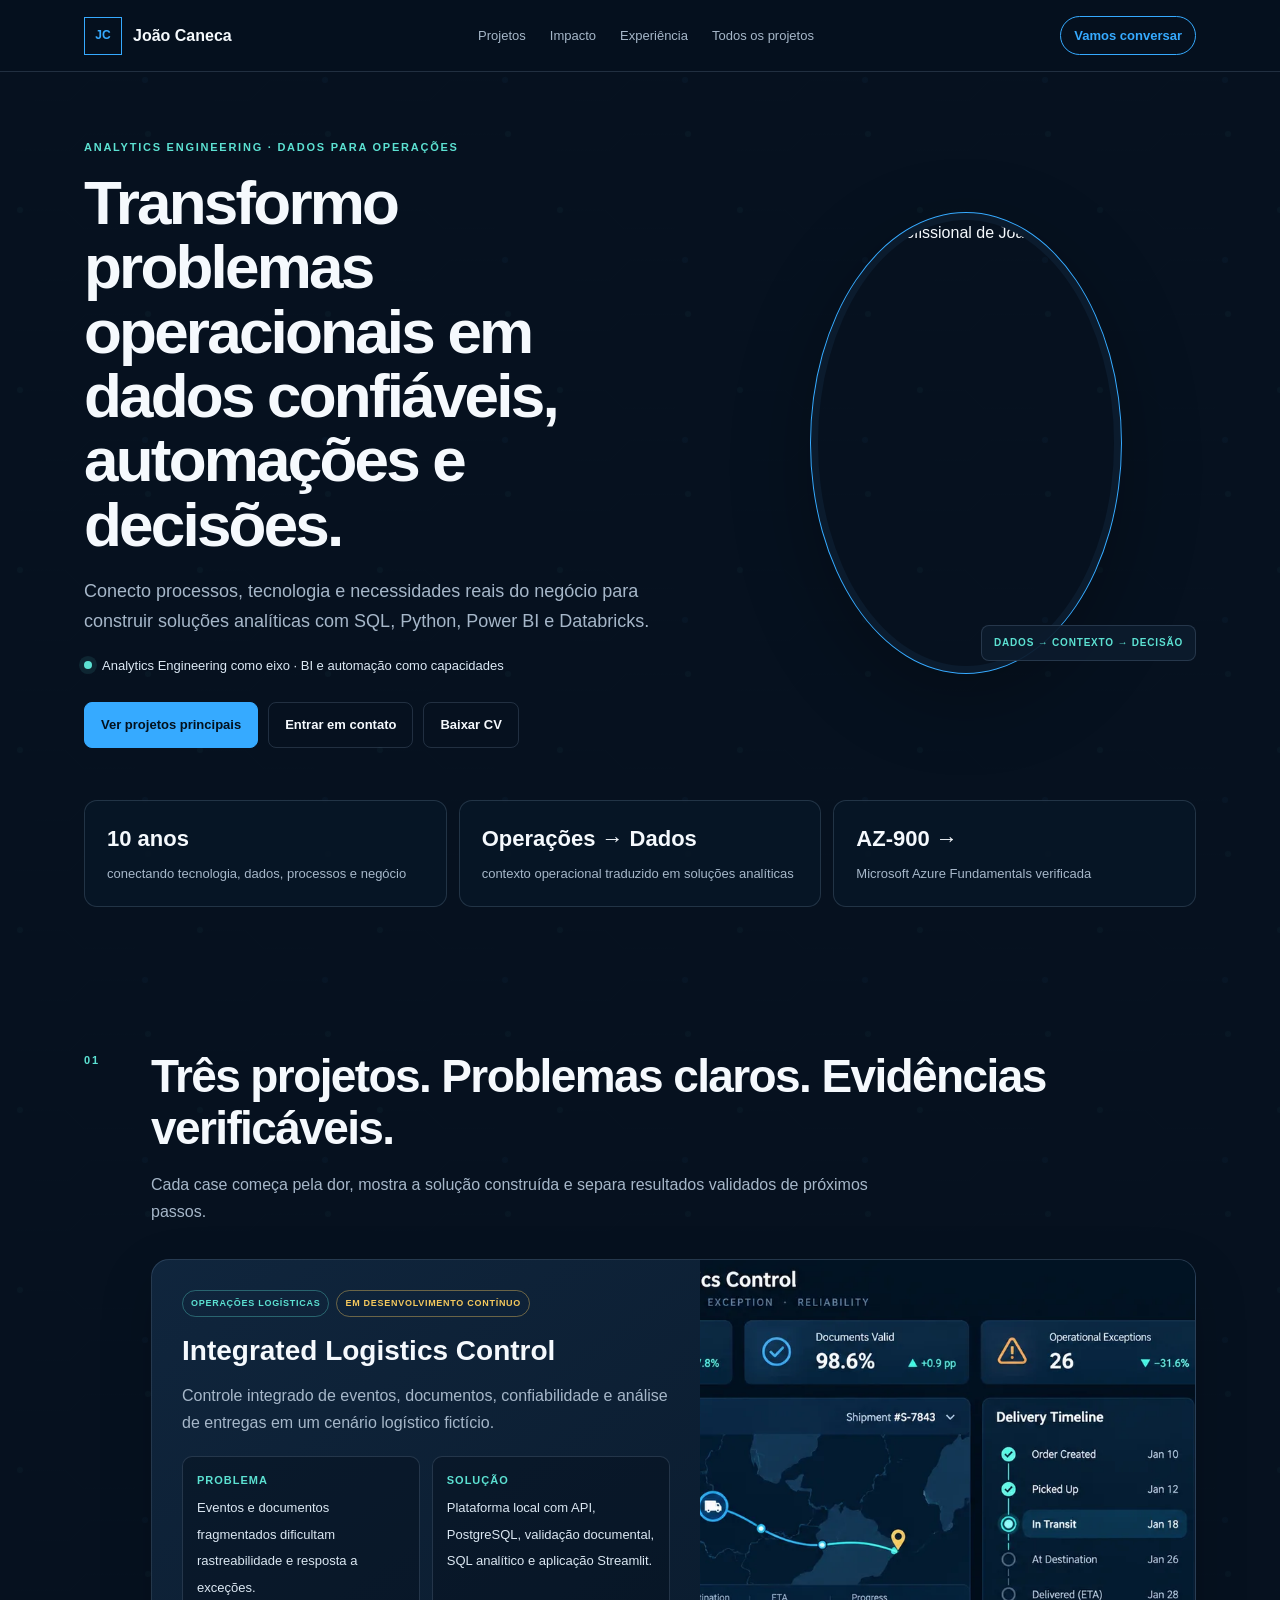
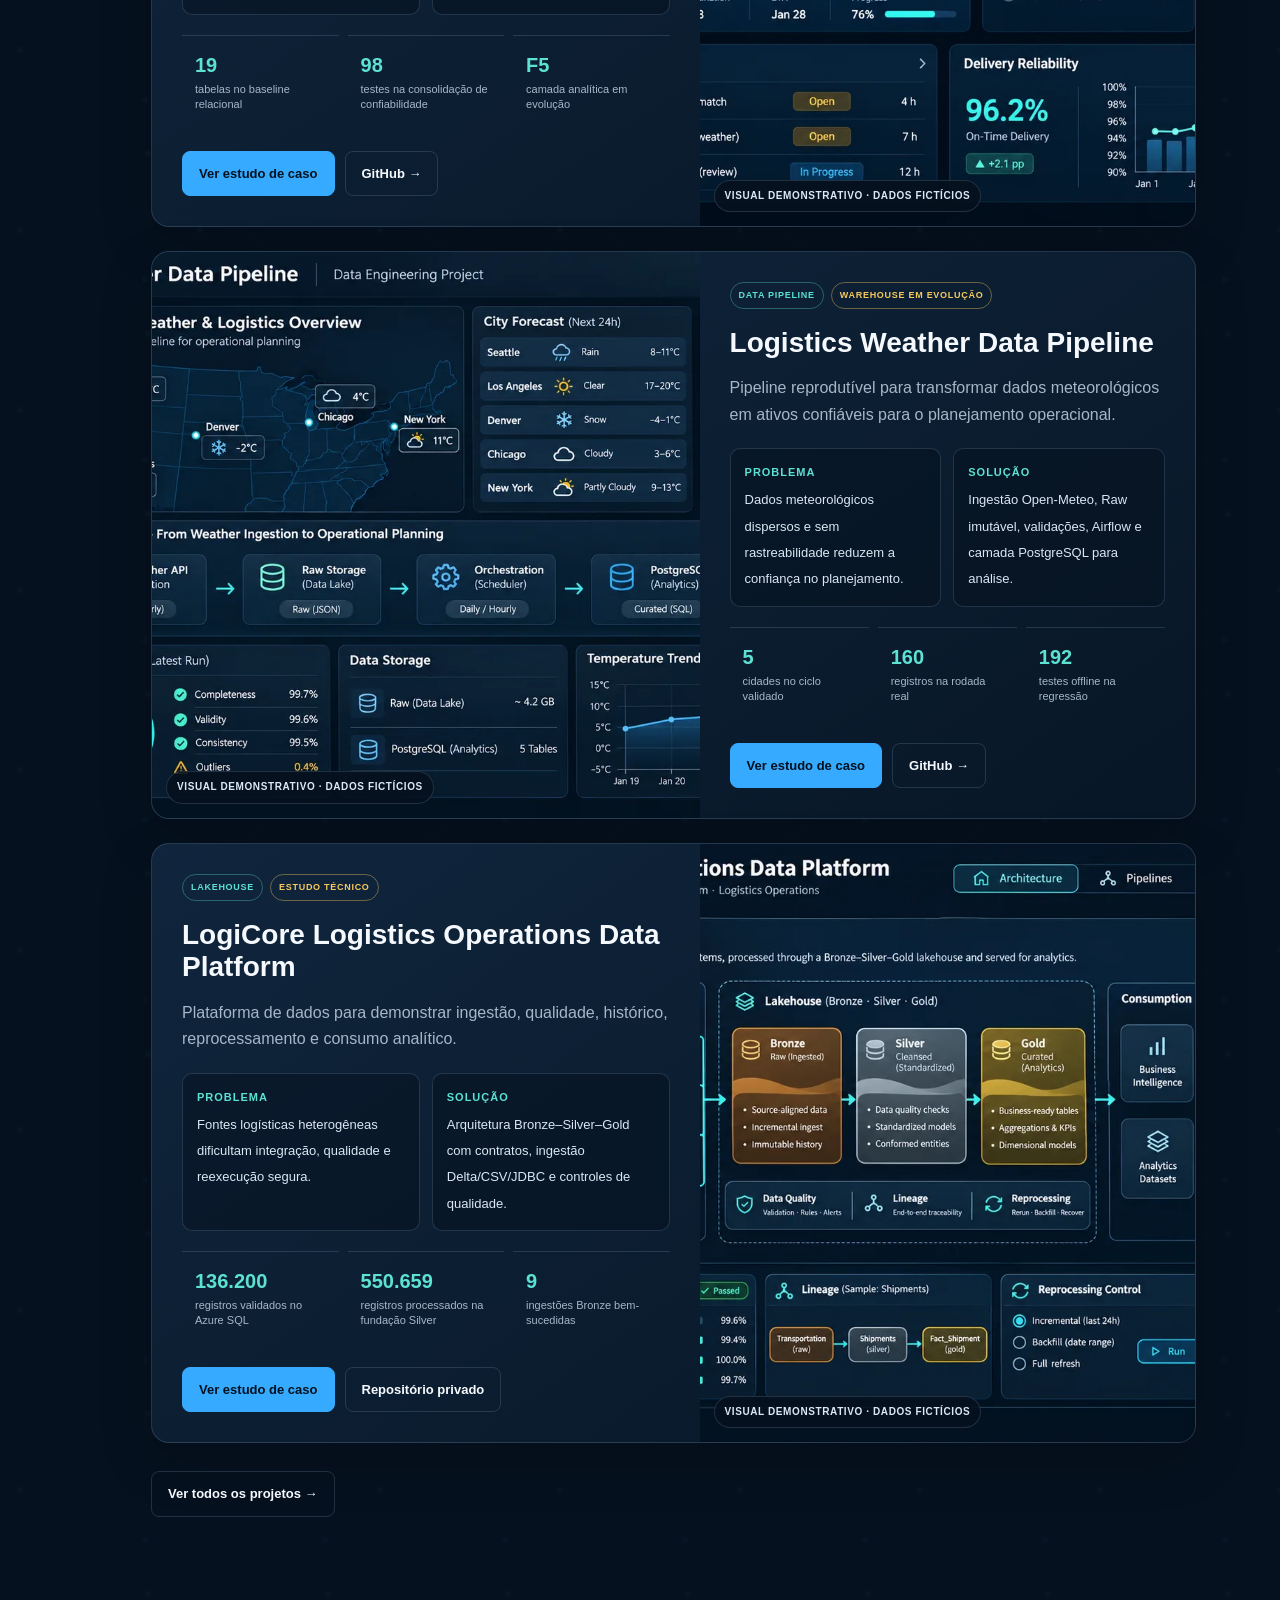
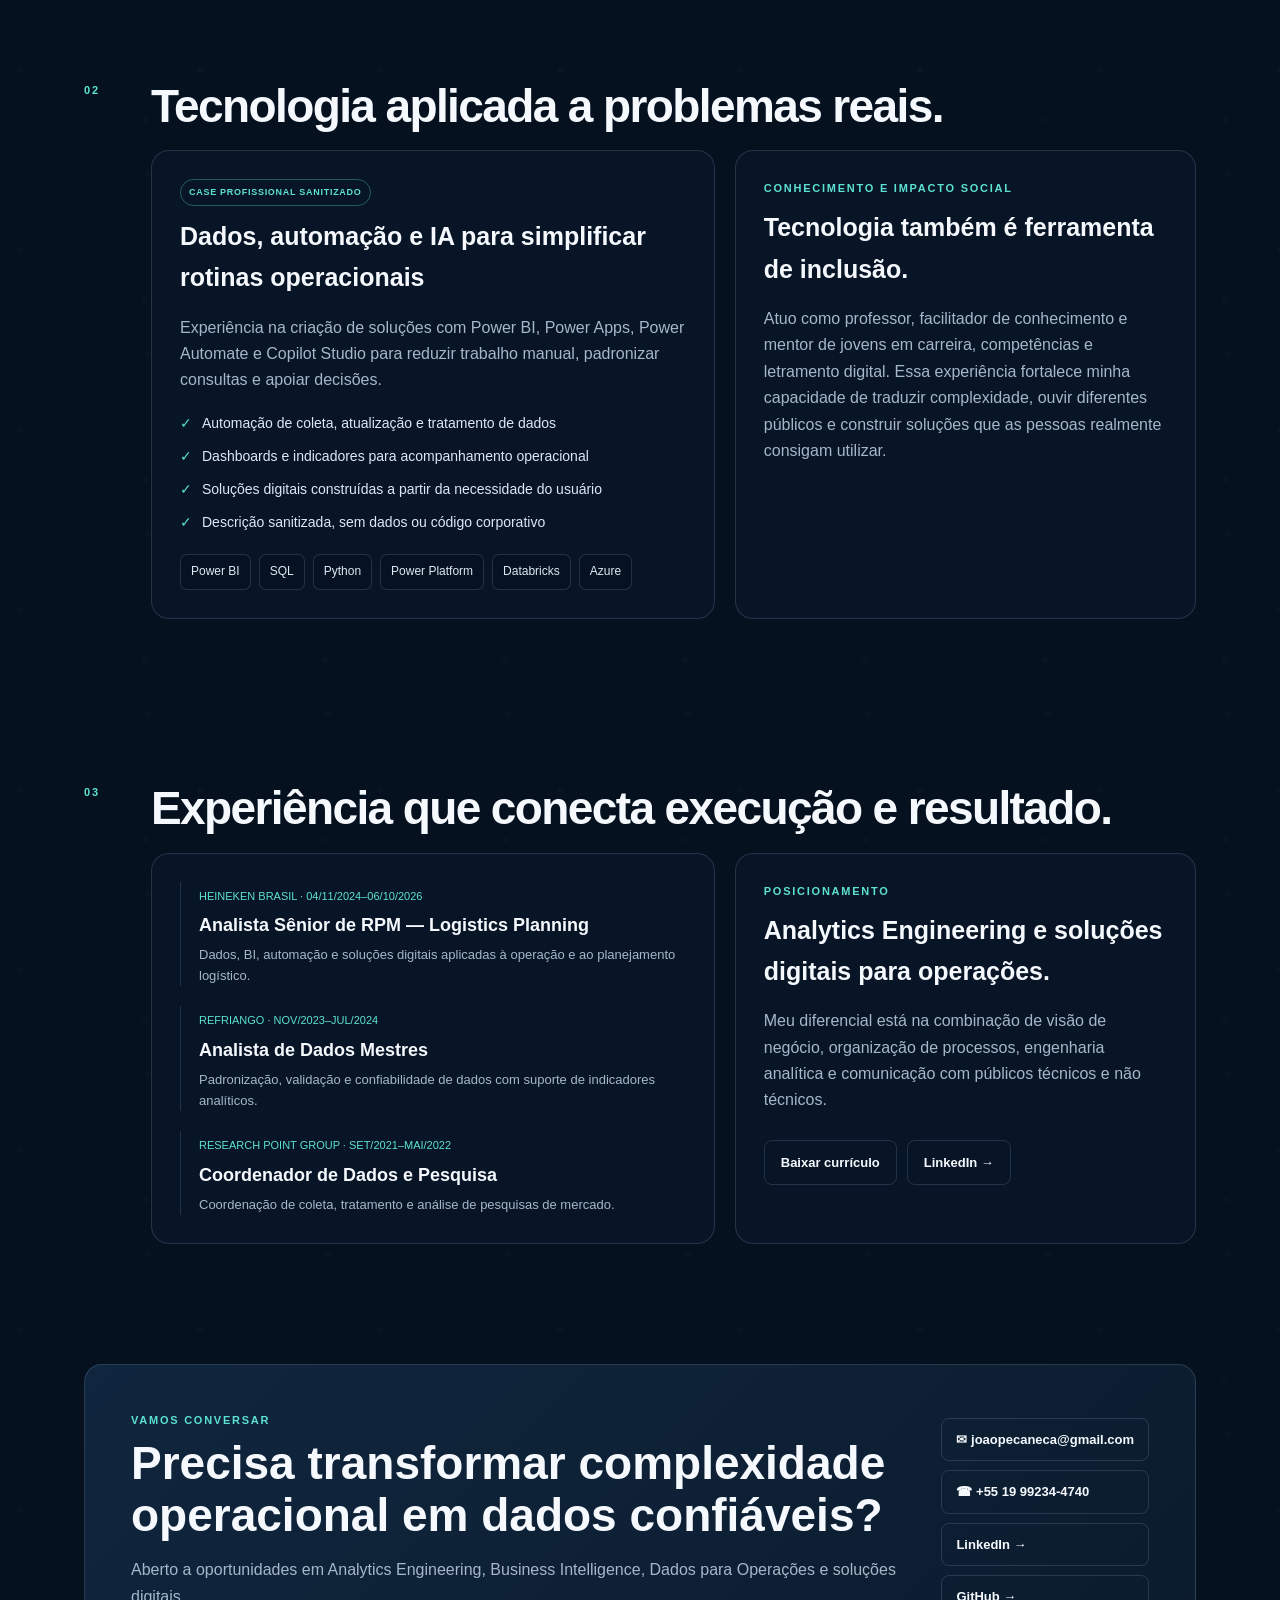
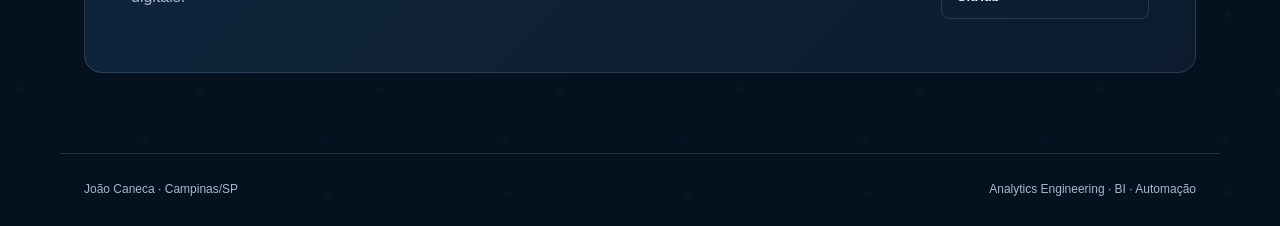
==== index.html @ 78889df9 "fix: improve link glyph compatibility" ====
<!doctype html>
<html lang="pt-BR">
<head>
  <meta charset="utf-8"><meta name="viewport" content="width=device-width,initial-scale=1">
  <title>João Caneca — Analytics Engineering e Dados para Operações</title>
  <meta name="description" content="Portfólio de João Caneca: Analytics Engineering, Business Intelligence e automação aplicados a operações.">
  <meta name="robots" content="index,follow"><link rel="canonical" href="https://soba-jopeca.github.io/">
  <meta property="og:title" content="João Caneca — Analytics Engineering e Dados para Operações"><meta property="og:description" content="Projetos que conectam problemas operacionais, dados confiáveis e decisões de negócio."><meta property="og:type" content="website"><meta property="og:url" content="https://soba-jopeca.github.io/"><meta property="og:image" content="https://soba-jopeca.github.io/assets/ilc-concept.webp">
  <link rel="icon" href="assets/favicon.svg" type="image/svg+xml"><link rel="stylesheet" href="assets/site.css">
  <script type="application/ld+json">{"@context":"https://schema.org","@type":"Person","name":"João Caneca","url":"https://soba-jopeca.github.io/","sameAs":["https://github.com/Soba-Jopeca","https://www.linkedin.com/in/joao-caneca/"],"jobTitle":"Analytics Engineer | Data & BI","address":{"@type":"PostalAddress","addressLocality":"Campinas","addressRegion":"SP","addressCountry":"BR"},"knowsAbout":["Analytics Engineering","Business Intelligence","SQL","Python","Power BI","Databricks","Automação de Processos"]}</script>
</head>
<body id="inicio">
  <a class="skip" href="#conteudo">Ir para o conteúdo</a>
  <header class="nav"><div class="nav-inner">
    <a class="brand" href="index.html"><span class="mark">JC</span>João Caneca</a>
    <button class="menu-toggle" type="button" aria-expanded="false" aria-controls="menu">Menu</button>
    <nav class="nav-links" id="menu" aria-label="Navegação principal"><a href="#projetos">Projetos</a><a href="#impacto">Impacto</a><a href="#experiencia">Experiência</a><a href="projetos.html">Todos os projetos</a></nav>
    <a class="nav-cta" href="#contato">Vamos conversar</a>
  </div></header>
  <main id="conteudo">
    <section class="section hero">
      <div><div class="eyebrow">Analytics Engineering · Dados para Operações</div><h1>Transformo problemas operacionais em dados confiáveis, automações e decisões.</h1><p class="hero-copy">Conecto processos, tecnologia e necessidades reais do negócio para construir soluções analíticas com SQL, Python, Power BI e Databricks.</p><div class="focus-line">Analytics Engineering como eixo · BI e automação como capacidades</div><div class="actions"><a class="btn primary" href="#projetos">Ver projetos principais</a><a class="btn" href="#contato">Entrar em contato</a><a class="btn" href="assets/CV_Joao_Caneca_Publico_Sanitizado.docx">Baixar CV</a></div></div>
      <div class="portrait"><img src="https://avatars.githubusercontent.com/u/308931404?v=4" alt="Retrato profissional de João Caneca" width="460" height="460"></div>
    </section>
    <div class="proof-strip" aria-label="Resumo profissional"><div class="proof"><strong>10 anos</strong><span>conectando tecnologia, dados, processos e negócio</span></div><div class="proof"><strong>Operações → Dados</strong><span>contexto operacional traduzido em soluções analíticas</span></div><a class="proof" target="_blank" rel="noopener" href="https://learn.microsoft.com/api/credentials/share/pt-br/JopeCaneca/215937EF058F4C33?sharingId=A9AF119D516C8B7C"><strong>AZ-900 →</strong><span>Microsoft Azure Fundamentals verificada</span></a></div>

    <section class="section" id="projetos"><div class="section-head"><span class="eyebrow">01</span><h2>Três projetos. Problemas claros. Evidências verificáveis.</h2></div><p class="section-intro">Cada case começa pela dor, mostra a solução construída e separa resultados validados de próximos passos.</p>
      <div class="projects">
        <article class="project-card"><div class="project-content"><div class="tags"><span class="tag">Operações logísticas</span><span class="tag status">Em desenvolvimento contínuo</span></div><h3>Integrated Logistics Control</h3><p>Controle integrado de eventos, documentos, confiabilidade e análise de entregas em um cenário logístico fictício.</p><div class="case-pair"><div><strong>Problema</strong><span>Eventos e documentos fragmentados dificultam rastreabilidade e resposta a exceções.</span></div><div><strong>Solução</strong><span>Plataforma local com API, PostgreSQL, validação documental, SQL analítico e aplicação Streamlit.</span></div></div><div class="metrics"><div class="metric"><strong>19</strong><span>tabelas no baseline relacional</span></div><div class="metric"><strong>98</strong><span>testes na consolidação de confiabilidade</span></div><div class="metric"><strong>F5</strong><span>camada analítica em evolução</span></div></div><div class="actions"><a class="btn primary" href="projetos/ilc.html">Ver estudo de caso</a><a class="btn" target="_blank" rel="noopener" href="https://github.com/Soba-Jopeca/integrated-logistics-control">GitHub →</a></div></div><div class="project-media"><img src="assets/ilc-concept.webp" alt="Visual conceitual do Integrated Logistics Control com rastreamento, documentos e indicadores" width="1672" height="939"><span class="demo-label">VISUAL DEMONSTRATIVO · DADOS FICTÍCIOS</span></div></article>

        <article class="project-card"><div class="project-media"><img src="assets/weather-concept.webp" alt="Visual conceitual do pipeline meteorológico com ingestão, qualidade e armazenamento" width="1672" height="939"><span class="demo-label">VISUAL DEMONSTRATIVO · DADOS FICTÍCIOS</span></div><div class="project-content"><div class="tags"><span class="tag">Data pipeline</span><span class="tag status">Warehouse em evolução</span></div><h3>Logistics Weather Data Pipeline</h3><p>Pipeline reprodutível para transformar dados meteorológicos em ativos confiáveis para o planejamento operacional.</p><div class="case-pair"><div><strong>Problema</strong><span>Dados meteorológicos dispersos e sem rastreabilidade reduzem a confiança no planejamento.</span></div><div><strong>Solução</strong><span>Ingestão Open-Meteo, Raw imutável, validações, Airflow e camada PostgreSQL para análise.</span></div></div><div class="metrics"><div class="metric"><strong>5</strong><span>cidades no ciclo validado</span></div><div class="metric"><strong>160</strong><span>registros na rodada real</span></div><div class="metric"><strong>192</strong><span>testes offline na regressão</span></div></div><div class="actions"><a class="btn primary" href="projetos/weather.html">Ver estudo de caso</a><a class="btn" target="_blank" rel="noopener" href="https://github.com/Soba-Jopeca/logistics-weather-data-pipeline">GitHub →</a></div></div></article>

        <article class="project-card"><div class="project-content"><div class="tags"><span class="tag">Lakehouse</span><span class="tag status">Estudo técnico</span></div><h3>LogiCore Logistics Operations Data Platform</h3><p>Plataforma de dados para demonstrar ingestão, qualidade, histórico, reprocessamento e consumo analítico.</p><div class="case-pair"><div><strong>Problema</strong><span>Fontes logísticas heterogêneas dificultam integração, qualidade e reexecução segura.</span></div><div><strong>Solução</strong><span>Arquitetura Bronze–Silver–Gold com contratos, ingestão Delta/CSV/JDBC e controles de qualidade.</span></div></div><div class="metrics"><div class="metric"><strong>136.200</strong><span>registros validados no Azure SQL</span></div><div class="metric"><strong>550.659</strong><span>registros processados na fundação Silver</span></div><div class="metric"><strong>9</strong><span>ingestões Bronze bem-sucedidas</span></div></div><div class="actions"><a class="btn primary" href="projetos/logicore.html">Ver estudo de caso</a><span class="btn" aria-label="Repositório privado">Repositório privado</span></div></div><div class="project-media"><img src="assets/logicore-concept.webp" alt="Visual conceitual da plataforma LogiCore com arquitetura Bronze, Silver e Gold" width="1672" height="939"><span class="demo-label">VISUAL DEMONSTRATIVO · DADOS FICTÍCIOS</span></div></article>
      </div><div class="section-actions"><a class="btn" href="projetos.html">Ver todos os projetos →</a></div>
    </section>

    <section class="section" id="impacto"><div class="section-head"><span class="eyebrow">02</span><h2>Tecnologia aplicada a problemas reais.</h2></div><div class="impact-grid"><article class="impact-card"><div class="tags"><span class="tag">Case profissional sanitizado</span></div><h3>Dados, automação e IA para simplificar rotinas operacionais</h3><p>Experiência na criação de soluções com Power BI, Power Apps, Power Automate e Copilot Studio para reduzir trabalho manual, padronizar consultas e apoiar decisões.</p><div class="check-list"><div>Automação de coleta, atualização e tratamento de dados</div><div>Dashboards e indicadores para acompanhamento operacional</div><div>Soluções digitais construídas a partir da necessidade do usuário</div><div>Descrição sanitizada, sem dados ou código corporativo</div></div><div class="tech-row"><span class="tech">Power BI</span><span class="tech">SQL</span><span class="tech">Python</span><span class="tech">Power Platform</span><span class="tech">Databricks</span><span class="tech">Azure</span></div></article><article class="social-card"><div class="eyebrow">Conhecimento e impacto social</div><h3>Tecnologia também é ferramenta de inclusão.</h3><p>Atuo como professor, facilitador de conhecimento e mentor de jovens em carreira, competências e letramento digital. Essa experiência fortalece minha capacidade de traduzir complexidade, ouvir diferentes públicos e construir soluções que as pessoas realmente consigam utilizar.</p></article></div></section>

    <section class="section" id="experiencia"><div class="section-head"><span class="eyebrow">03</span><h2>Experiência que conecta execução e resultado.</h2></div><div class="impact-grid"><div class="timeline"><article class="role"><small>HEINEKEN BRASIL · 04/11/2024–06/10/2026</small><h3>Analista Sênior de RPM — Logistics Planning</h3><p>Dados, BI, automação e soluções digitais aplicadas à operação e ao planejamento logístico.</p></article><article class="role"><small>REFRIANGO · NOV/2023–JUL/2024</small><h3>Analista de Dados Mestres</h3><p>Padronização, validação e confiabilidade de dados com suporte de indicadores analíticos.</p></article><article class="role"><small>RESEARCH POINT GROUP · SET/2021–MAI/2022</small><h3>Coordenador de Dados e Pesquisa</h3><p>Coordenação de coleta, tratamento e análise de pesquisas de mercado.</p></article></div><article class="impact-card"><div class="eyebrow">Posicionamento</div><h3>Analytics Engineering e soluções digitais para operações.</h3><p>Meu diferencial está na combinação de visão de negócio, organização de processos, engenharia analítica e comunicação com públicos técnicos e não técnicos.</p><div class="actions"><a class="btn" href="assets/CV_Joao_Caneca_Publico_Sanitizado.docx">Baixar currículo</a><a class="btn" target="_blank" rel="noopener" href="https://www.linkedin.com/in/joao-caneca/">LinkedIn →</a></div></article></div></section>
  </main>
  <section class="contact" id="contato"><div><div class="eyebrow">Vamos conversar</div><h2>Precisa transformar complexidade operacional em dados confiáveis?</h2><p>Aberto a oportunidades em Analytics Engineering, Business Intelligence, Dados para Operações e soluções digitais.</p></div><div class="contact-links"><a href="mailto:joaopecaneca@gmail.com">✉ joaopecaneca@gmail.com</a><a href="tel:+5519992344740">☎ +55 19 99234-4740</a><a target="_blank" rel="noopener" href="https://www.linkedin.com/in/joao-caneca/">LinkedIn →</a><a target="_blank" rel="noopener" href="https://github.com/Soba-Jopeca">GitHub →</a></div></section>
  <footer><span>João Caneca · Campinas/SP</span><span>Analytics Engineering · BI · Automação</span></footer><button class="back-top" type="button" aria-label="Voltar ao topo">↑</button><script src="assets/site.js"></script>
</body></html>
---- assets/site.css ----
:root{
  --bg:#06111f;--panel:#0b1b2d;--panel-2:#10263e;--text:#f5f9fd;--muted:#a6b7c9;
  --blue:#36aaff;--cyan:#5ce1d2;--amber:#f5c95d;--line:rgba(159,190,220,.18);
  --max:1160px;--radius:18px;--shadow:0 24px 80px rgba(0,0,0,.28)
}
*{box-sizing:border-box}
html{scroll-behavior:smooth;scroll-padding-top:82px}
body{margin:0;background:var(--bg);color:var(--text);font:16px/1.65 Inter,Segoe UI,Arial,sans-serif;background-image:linear-gradient(rgba(6,17,31,.965),rgba(6,17,31,.985)),url("data:image/svg+xml,%3Csvg xmlns='http://www.w3.org/2000/svg' width='180' height='180' viewBox='0 0 180 180'%3E%3Cg fill='none' stroke='%2336aaff' stroke-opacity='.11'%3E%3Cpath d='M20 30h45l18 18h52M35 100h35l20-20h55M15 150h55l16-16h62'/%3E%3Ccircle cx='20' cy='30' r='3' fill='%235ce1d2'/%3E%3Ccircle cx='145' cy='80' r='3' fill='%2336aaff'/%3E%3Ccircle cx='148' cy='134' r='3' fill='%235ce1d2'/%3E%3C/g%3E%3C/svg%3E")}
img{max-width:100%;display:block}a{color:inherit;text-decoration:none}button{font:inherit}
.skip{position:absolute;left:-9999px;top:8px;z-index:99;background:var(--amber);color:#07111c;padding:10px 14px}.skip:focus{left:8px}
.nav{position:sticky;top:0;z-index:40;background:rgba(6,17,31,.9);backdrop-filter:blur(18px);border-bottom:1px solid var(--line)}
.nav-inner{max-width:var(--max);margin:auto;padding:16px 24px;display:flex;align-items:center;justify-content:space-between;gap:24px}
.brand{display:flex;align-items:center;gap:11px;font-weight:900;white-space:nowrap}.mark{display:grid;place-items:center;width:38px;height:38px;border:1px solid var(--blue);color:var(--blue);font-size:12px}
.nav-links{display:flex;gap:24px;color:var(--muted);font-size:13px;align-items:center}.nav-links a:hover,.nav-links a[aria-current="page"]{color:var(--text)}
.nav-cta{border:1px solid var(--blue);color:var(--blue);padding:8px 13px;border-radius:999px;font-weight:850;font-size:13px}
.menu-toggle{display:none;border:1px solid var(--line);background:transparent;color:var(--text);padding:8px 10px;border-radius:8px}
.section{max-width:var(--max);margin:auto;padding:82px 24px}.hero{display:grid;grid-template-columns:1.25fr .75fr;gap:54px;align-items:center;padding-top:66px;padding-bottom:52px}
.eyebrow{color:var(--cyan);font-size:11px;font-weight:900;letter-spacing:.16em;text-transform:uppercase}.hero h1,.page-hero h1{font-size:clamp(38px,5vw,62px);line-height:1.04;letter-spacing:-.045em;margin:14px 0 20px}.hero-copy{color:var(--muted);font-size:18px;max-width:760px}
.focus-line{display:flex;align-items:center;gap:10px;color:#dce9f5;font-size:13px;margin-top:18px}.focus-line:before{content:"";width:8px;height:8px;border-radius:50%;background:var(--cyan);box-shadow:0 0 0 5px rgba(92,225,210,.1)}
.actions{display:flex;gap:10px;flex-wrap:wrap;margin-top:26px}.btn{display:inline-flex;align-items:center;justify-content:center;gap:8px;padding:11px 16px;border:1px solid var(--line);border-radius:8px;font-size:13px;font-weight:850}.btn:hover{border-color:var(--blue);color:var(--blue)}.btn.primary{background:var(--blue);border-color:var(--blue);color:#03111d}.btn.primary:hover{background:#66beff;color:#03111d}
.portrait{position:relative}.portrait img{width:min(310px,90%);aspect-ratio:1;object-fit:cover;border-radius:50%;margin:auto;border:7px solid var(--panel);outline:1px solid var(--blue);box-shadow:var(--shadow)}.portrait:after{content:"DADOS → CONTEXTO → DECISÃO";position:absolute;right:0;bottom:12px;padding:9px 12px;border:1px solid var(--line);background:rgba(12,27,45,.94);border-radius:8px;color:var(--cyan);font-size:10px;font-weight:900;letter-spacing:.08em}
.proof-strip{max-width:var(--max);margin:0 auto;padding:0 24px 62px;display:grid;grid-template-columns:repeat(3,1fr);gap:12px}.proof{padding:20px 22px;background:rgba(8,23,39,.84);border:1px solid var(--line);border-radius:13px}.proof strong{display:block;font-size:22px;margin-bottom:3px}.proof span{color:var(--muted);font-size:13px}
.section-head{display:grid;grid-template-columns:54px 1fr;gap:13px;margin-bottom:18px}.section-head h2{font-size:clamp(30px,4vw,46px);line-height:1.12;letter-spacing:-.035em;margin:0}.section-intro{color:var(--muted);max-width:760px;margin:0 0 34px 67px}
.projects{display:grid;gap:24px;margin-left:67px}.project-card{display:grid;grid-template-columns:1.05fr .95fr;overflow:hidden;border:1px solid var(--line);border-radius:var(--radius);background:linear-gradient(145deg,rgba(16,38,62,.98),rgba(8,23,39,.98));box-shadow:0 18px 54px rgba(0,0,0,.16)}.project-content{padding:30px}.project-media{position:relative;min-height:320px;background:#071523}.project-media img{width:100%;height:100%;object-fit:cover}.demo-label{position:absolute;left:14px;bottom:14px;padding:7px 10px;border-radius:999px;background:rgba(6,17,31,.9);border:1px solid var(--line);color:#dce9f5;font-size:10px;font-weight:850;letter-spacing:.06em}
.tags{display:flex;gap:7px;flex-wrap:wrap}.tag{font-size:9px;font-weight:900;letter-spacing:.08em;padding:5px 8px;border:1px solid rgba(92,225,210,.34);color:var(--cyan);border-radius:999px;text-transform:uppercase}.tag.status{color:var(--amber);border-color:rgba(245,201,93,.4)}
.project-card h3{font-size:28px;line-height:1.16;margin:18px 0 11px}.project-card p{color:var(--muted)}.case-pair{display:grid;grid-template-columns:1fr 1fr;gap:12px;margin:20px 0}.case-pair div{padding:14px;border:1px solid var(--line);border-radius:10px;background:rgba(5,16,29,.46)}.case-pair strong{display:block;color:var(--cyan);font-size:11px;text-transform:uppercase;letter-spacing:.09em;margin-bottom:5px}.case-pair span{color:#dbe7f2;font-size:13px}
.metrics{display:grid;grid-template-columns:repeat(3,1fr);gap:9px;margin:20px 0}.metric{padding:13px;border-top:1px solid var(--line)}.metric strong{display:block;font-size:20px;color:var(--cyan)}.metric span{display:block;color:var(--muted);font-size:11px;line-height:1.35}
.section-actions{margin:28px 0 0 67px}.impact-grid{margin-left:67px;display:grid;grid-template-columns:1.1fr .9fr;gap:20px}.impact-card,.timeline,.social-card{padding:28px;border:1px solid var(--line);border-radius:var(--radius);background:rgba(9,24,41,.78)}.impact-card h3,.social-card h3{font-size:25px;margin:10px 0}.impact-card p,.social-card p{color:var(--muted)}.check-list{display:grid;gap:10px;margin-top:18px}.check-list div{position:relative;padding-left:22px;color:#dce9f5;font-size:14px}.check-list div:before{content:"✓";position:absolute;left:0;color:var(--cyan)}
.timeline{display:grid;gap:20px}.role{padding-left:18px;border-left:1px solid var(--line)}.role small{color:var(--cyan);font-size:11px}.role h3{font-size:18px;margin:3px 0}.role p{color:var(--muted);font-size:13px;margin:0}
.tech-row{display:flex;gap:8px;flex-wrap:wrap;margin-top:20px}.tech{padding:7px 10px;border:1px solid var(--line);border-radius:7px;color:#dce9f5;font-size:12px;background:rgba(5,16,29,.4)}
.contact{max-width:calc(var(--max) - 48px);margin:38px auto 80px;padding:46px;background:linear-gradient(135deg,var(--panel-2),var(--panel));border:1px solid var(--line);border-radius:var(--radius);display:grid;grid-template-columns:1fr auto;gap:32px;align-items:center}.contact h2{font-size:clamp(29px,4vw,46px);line-height:1.12;margin:9px 0}.contact p{color:var(--muted)}.contact-links{display:grid;gap:9px}.contact-links a{padding:10px 14px;border:1px solid var(--line);border-radius:8px;font-size:13px;font-weight:800}.contact-links a:hover{border-color:var(--blue);color:var(--blue)}
footer{max-width:var(--max);margin:auto;padding:26px 24px;border-top:1px solid var(--line);color:var(--muted);font-size:12px;display:flex;justify-content:space-between}.back-top{position:fixed;right:18px;bottom:18px;width:44px;height:44px;border-radius:50%;border:1px solid var(--line);background:rgba(6,17,31,.9);color:var(--text);cursor:pointer;opacity:0;pointer-events:none;transition:.2s}.back-top.visible{opacity:1;pointer-events:auto}.back-top:hover{background:var(--blue);color:#03111d}
.page-hero{max-width:var(--max);margin:auto;padding:74px 24px 46px}.page-hero p{max-width:760px;color:var(--muted);font-size:18px}.crumbs{color:var(--muted);font-size:12px;margin-bottom:20px}.crumbs a{color:var(--blue)}
.project-grid{max-width:var(--max);margin:auto;padding:20px 24px 82px;display:grid;grid-template-columns:repeat(3,1fr);gap:16px}.mini-card{padding:24px;border:1px solid var(--line);border-radius:14px;background:rgba(9,24,41,.8);display:flex;flex-direction:column}.mini-card h2{font-size:22px;line-height:1.2;margin:14px 0 8px}.mini-card p{color:var(--muted);font-size:14px;flex:1}.mini-card .btn{align-self:flex-start;margin-top:16px}
.case-cover{max-width:var(--max);margin:auto;padding:0 24px 54px}.cover-frame{position:relative;overflow:hidden;border-radius:var(--radius);border:1px solid var(--line);box-shadow:var(--shadow)}.cover-frame img{width:100%;aspect-ratio:16/9;object-fit:cover}.case-layout{max-width:var(--max);margin:auto;padding:0 24px 82px;display:grid;grid-template-columns:minmax(0,1fr) 300px;gap:28px}.case-main{display:grid;gap:18px}.case-section{padding:28px;border:1px solid var(--line);border-radius:14px;background:rgba(9,24,41,.76)}.case-section h2{font-size:26px;margin:0 0 12px}.case-section p,.case-section li{color:var(--muted)}.case-section ul{padding-left:20px}.compare{display:grid;grid-template-columns:1fr 1fr;gap:14px}.compare article{padding:18px;border:1px solid var(--line);border-radius:10px}.compare h3{font-size:14px;color:var(--cyan);text-transform:uppercase;letter-spacing:.08em;margin-top:0}.architecture{display:grid;grid-template-columns:repeat(4,1fr);gap:10px;align-items:stretch}.stage{position:relative;padding:16px 12px;border:1px solid var(--line);border-radius:10px;text-align:center;background:rgba(5,16,29,.45);font-size:13px}.stage:not(:last-child):after{content:"→";position:absolute;right:-12px;top:50%;transform:translateY(-50%);color:var(--cyan);z-index:2}.case-side{display:grid;gap:16px;align-content:start;position:sticky;top:98px;height:max-content}.side-card{padding:22px;border:1px solid var(--line);border-radius:14px;background:rgba(9,24,41,.86)}.side-card h2{font-size:16px;margin:0 0 12px}.side-card dl{margin:0}.side-card dt{color:var(--muted);font-size:11px;text-transform:uppercase;letter-spacing:.08em}.side-card dd{margin:2px 0 13px;color:#dce9f5;font-size:13px}.notice{padding:12px;border-left:3px solid var(--amber);background:rgba(245,201,93,.07);color:#e7d9ad;font-size:12px}
:focus-visible{outline:3px solid var(--amber);outline-offset:3px}
@media(max-width:900px){.hero,.project-card,.impact-grid,.contact,.case-layout{grid-template-columns:1fr}.portrait{max-width:380px;margin:auto}.projects,.impact-grid,.section-intro,.section-actions{margin-left:0}.project-card:nth-child(even) .project-media{order:-1}.project-grid{grid-template-columns:repeat(2,1fr)}.case-side{position:static}.nav-links{display:none}.menu-toggle{display:block}.nav-links.open{display:flex;position:absolute;left:18px;right:18px;top:70px;flex-direction:column;align-items:stretch;padding:18px;background:#0b1b2d;border:1px solid var(--line);border-radius:12px;box-shadow:var(--shadow)}.nav-links.open a{padding:8px}.nav-cta{display:none}}
@media(max-width:620px){.section{padding:64px 18px}.hero{padding-top:48px}.hero h1,.page-hero h1{font-size:37px}.proof-strip{grid-template-columns:1fr;padding:0 18px 50px}.section-head{grid-template-columns:36px 1fr}.section-intro{margin-top:4px}.project-content{padding:23px}.project-media{min-height:210px}.case-pair,.metrics,.compare,.project-grid{grid-template-columns:1fr}.metrics{gap:2px}.metric{display:grid;grid-template-columns:86px 1fr;align-items:center}.section-actions{display:grid}.contact{margin:24px 18px 58px;padding:30px 23px}.architecture{grid-template-columns:1fr}.stage:not(:last-child):after{content:"↓";right:auto;left:50%;top:auto;bottom:-17px;transform:translateX(-50%)}footer{margin:0 18px;flex-direction:column;gap:5px}.nav-inner{padding:14px 18px}.brand{font-size:14px}.page-hero{padding:54px 18px 36px}.case-cover,.case-layout{padding-left:18px;padding-right:18px}}
@media(prefers-reduced-motion:reduce){html{scroll-behavior:auto}*{transition:none!important}}
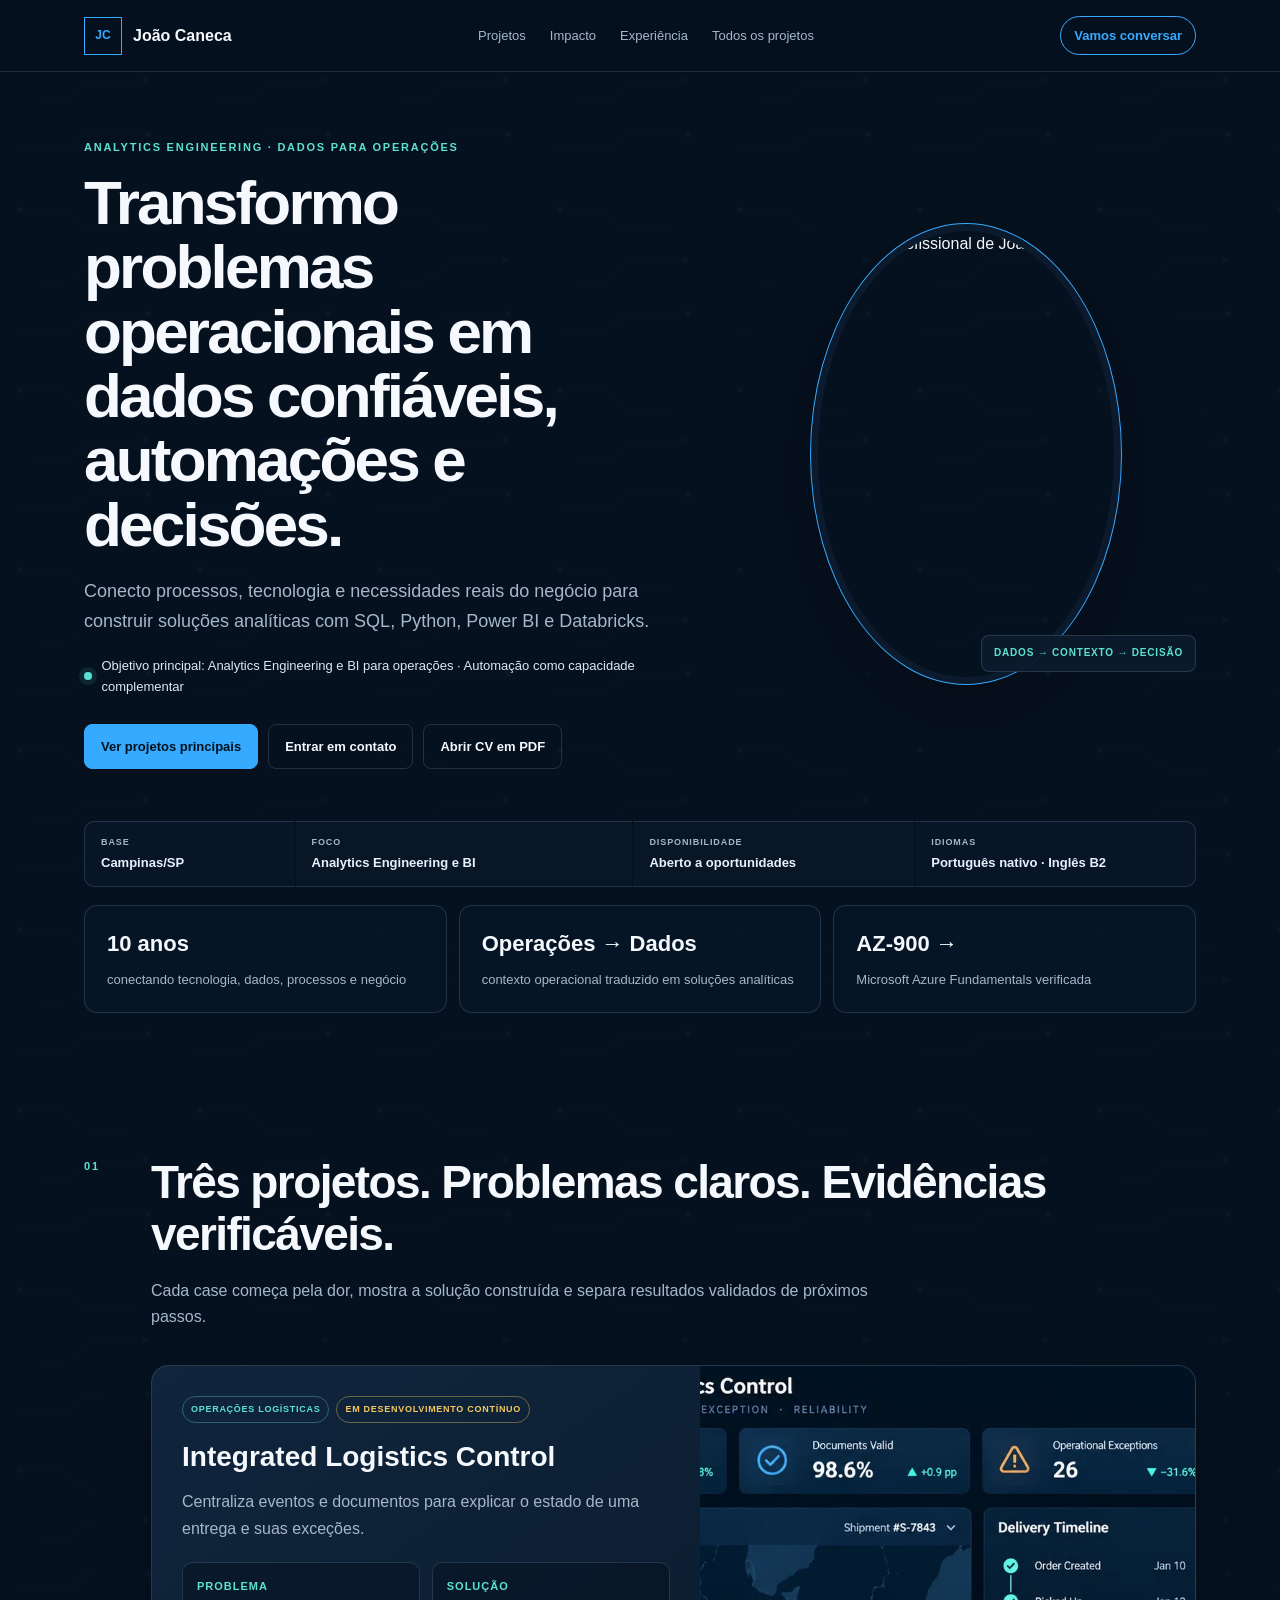
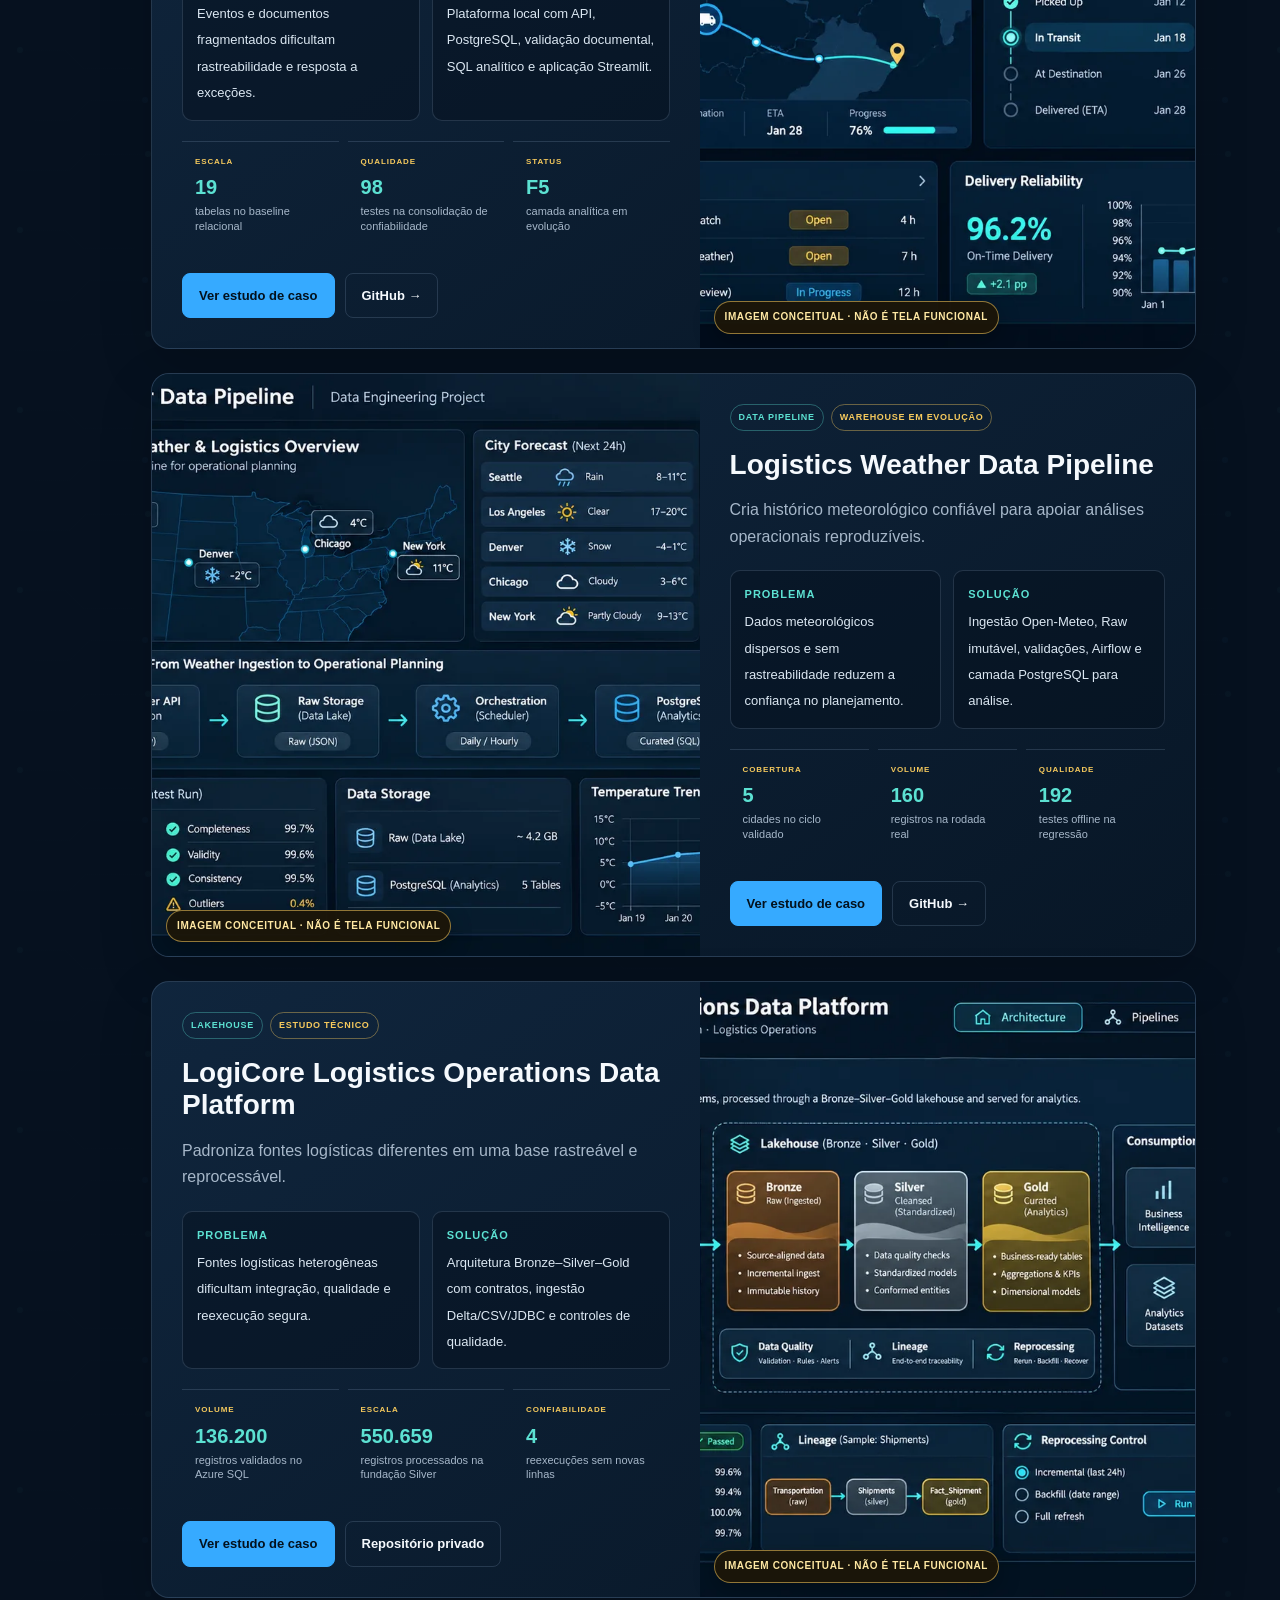
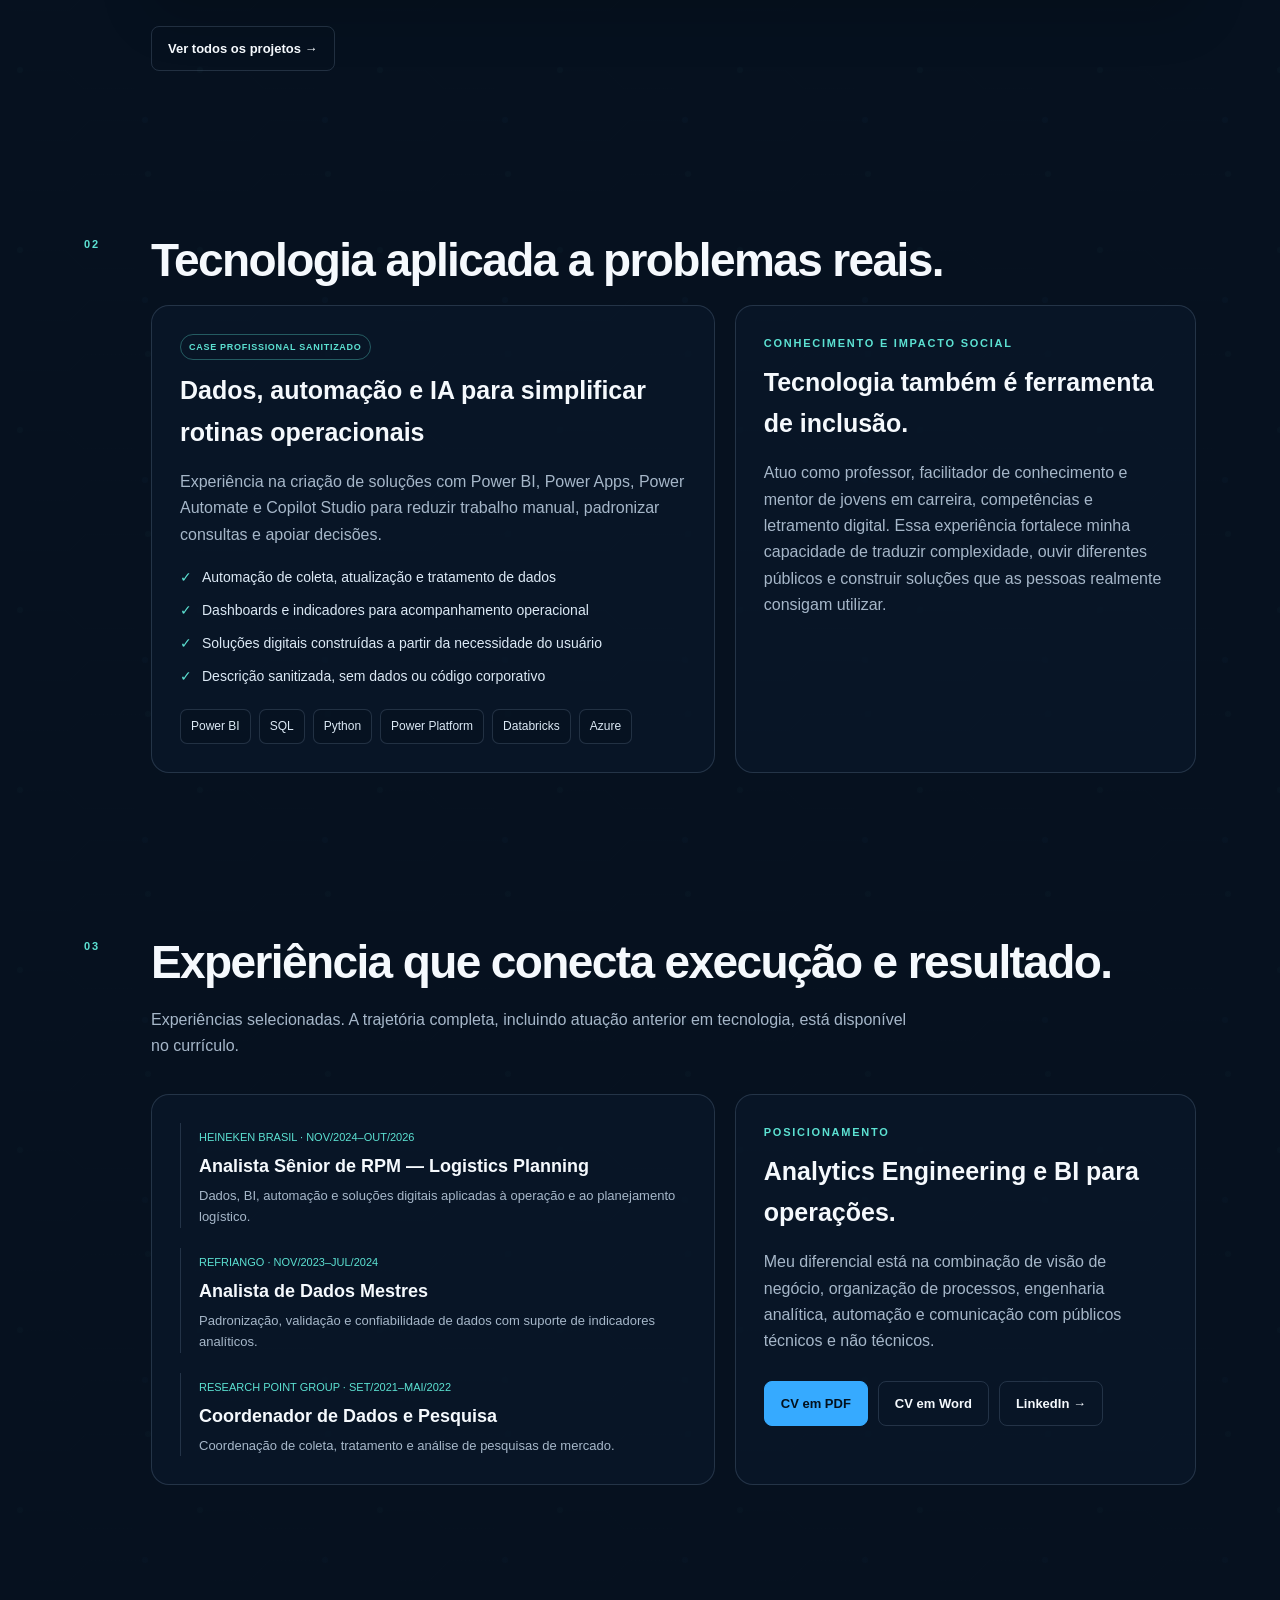
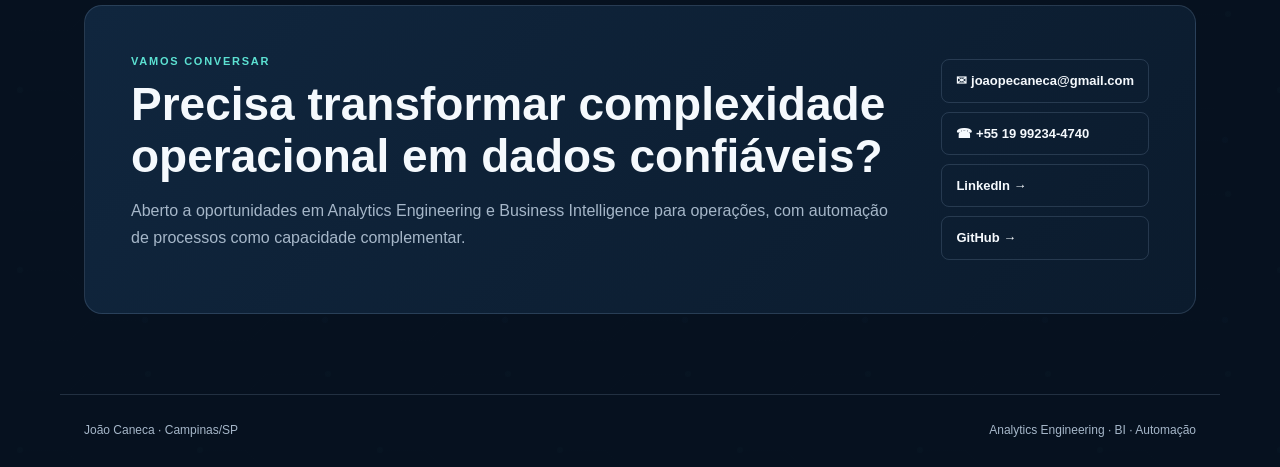
==== commit 981a3c9b: "feat: publish portfolio V4.1 credibility improvements" ====
--- a/index.html
+++ b/index.html
@@ -5,7 +5,7 @@
   <title>João Caneca — Analytics Engineering e Dados para Operações</title>
   <meta name="description" content="Portfólio de João Caneca: Analytics Engineering, Business Intelligence e automação aplicados a operações.">
   <meta name="robots" content="index,follow"><link rel="canonical" href="https://soba-jopeca.github.io/">
-  <meta property="og:title" content="João Caneca — Analytics Engineering e Dados para Operações"><meta property="og:description" content="Projetos que conectam problemas operacionais, dados confiáveis e decisões de negócio."><meta property="og:type" content="website"><meta property="og:url" content="https://soba-jopeca.github.io/"><meta property="og:image" content="https://soba-jopeca.github.io/assets/ilc-concept.webp">
+  <meta property="og:title" content="João Caneca — Analytics Engineering e Dados para Operações"><meta property="og:description" content="Projetos que conectam problemas operacionais, dados confiáveis e decisões de negócio."><meta property="og:type" content="website"><meta property="og:url" content="https://soba-jopeca.github.io/"><meta property="og:image" content="https://soba-jopeca.github.io/assets/ilc-concept.webp"><meta name="twitter:card" content="summary_large_image"><meta name="twitter:title" content="João Caneca — Analytics Engineering e Dados para Operações"><meta name="twitter:description" content="Projetos que conectam problemas operacionais, dados confiáveis e decisões de negócio."><meta name="twitter:image" content="https://soba-jopeca.github.io/assets/ilc-concept.webp">
   <link rel="icon" href="assets/favicon.svg" type="image/svg+xml"><link rel="stylesheet" href="assets/site.css">
   <script type="application/ld+json">{"@context":"https://schema.org","@type":"Person","name":"João Caneca","url":"https://soba-jopeca.github.io/","sameAs":["https://github.com/Soba-Jopeca","https://www.linkedin.com/in/joao-caneca/"],"jobTitle":"Analytics Engineer | Data & BI","address":{"@type":"PostalAddress","addressLocality":"Campinas","addressRegion":"SP","addressCountry":"BR"},"knowsAbout":["Analytics Engineering","Business Intelligence","SQL","Python","Power BI","Databricks","Automação de Processos"]}</script>
 </head>
@@ -19,25 +19,26 @@
   </div></header>
   <main id="conteudo">
     <section class="section hero">
-      <div><div class="eyebrow">Analytics Engineering · Dados para Operações</div><h1>Transformo problemas operacionais em dados confiáveis, automações e decisões.</h1><p class="hero-copy">Conecto processos, tecnologia e necessidades reais do negócio para construir soluções analíticas com SQL, Python, Power BI e Databricks.</p><div class="focus-line">Analytics Engineering como eixo · BI e automação como capacidades</div><div class="actions"><a class="btn primary" href="#projetos">Ver projetos principais</a><a class="btn" href="#contato">Entrar em contato</a><a class="btn" href="assets/CV_Joao_Caneca_Publico_Sanitizado.docx">Baixar CV</a></div></div>
+      <div><div class="eyebrow">Analytics Engineering · Dados para Operações</div><h1>Transformo problemas operacionais em dados confiáveis, automações e decisões.</h1><p class="hero-copy">Conecto processos, tecnologia e necessidades reais do negócio para construir soluções analíticas com SQL, Python, Power BI e Databricks.</p><div class="focus-line">Objetivo principal: Analytics Engineering e BI para operações · Automação como capacidade complementar</div><div class="actions"><a class="btn primary" href="#projetos">Ver projetos principais</a><a class="btn" href="#contato">Entrar em contato</a><a class="btn" href="assets/CV_Joao_Caneca_Publico_Sanitizado.pdf">Abrir CV em PDF</a></div></div>
       <div class="portrait"><img src="https://avatars.githubusercontent.com/u/308931404?v=4" alt="Retrato profissional de João Caneca" width="460" height="460"></div>
     </section>
+    <div class="recruiter-bar" aria-label="Informações para recrutadores"><div><span>Base</span><strong>Campinas/SP</strong></div><div><span>Foco</span><strong>Analytics Engineering e BI</strong></div><div><span>Disponibilidade</span><strong>Aberto a oportunidades</strong></div><div><span>Idiomas</span><strong>Português nativo · Inglês B2</strong></div></div>
     <div class="proof-strip" aria-label="Resumo profissional"><div class="proof"><strong>10 anos</strong><span>conectando tecnologia, dados, processos e negócio</span></div><div class="proof"><strong>Operações → Dados</strong><span>contexto operacional traduzido em soluções analíticas</span></div><a class="proof" target="_blank" rel="noopener" href="https://learn.microsoft.com/api/credentials/share/pt-br/JopeCaneca/215937EF058F4C33?sharingId=A9AF119D516C8B7C"><strong>AZ-900 →</strong><span>Microsoft Azure Fundamentals verificada</span></a></div>
 
     <section class="section" id="projetos"><div class="section-head"><span class="eyebrow">01</span><h2>Três projetos. Problemas claros. Evidências verificáveis.</h2></div><p class="section-intro">Cada case começa pela dor, mostra a solução construída e separa resultados validados de próximos passos.</p>
       <div class="projects">
-        <article class="project-card"><div class="project-content"><div class="tags"><span class="tag">Operações logísticas</span><span class="tag status">Em desenvolvimento contínuo</span></div><h3>Integrated Logistics Control</h3><p>Controle integrado de eventos, documentos, confiabilidade e análise de entregas em um cenário logístico fictício.</p><div class="case-pair"><div><strong>Problema</strong><span>Eventos e documentos fragmentados dificultam rastreabilidade e resposta a exceções.</span></div><div><strong>Solução</strong><span>Plataforma local com API, PostgreSQL, validação documental, SQL analítico e aplicação Streamlit.</span></div></div><div class="metrics"><div class="metric"><strong>19</strong><span>tabelas no baseline relacional</span></div><div class="metric"><strong>98</strong><span>testes na consolidação de confiabilidade</span></div><div class="metric"><strong>F5</strong><span>camada analítica em evolução</span></div></div><div class="actions"><a class="btn primary" href="projetos/ilc.html">Ver estudo de caso</a><a class="btn" target="_blank" rel="noopener" href="https://github.com/Soba-Jopeca/integrated-logistics-control">GitHub →</a></div></div><div class="project-media"><img src="assets/ilc-concept.webp" alt="Visual conceitual do Integrated Logistics Control com rastreamento, documentos e indicadores" width="1672" height="939"><span class="demo-label">VISUAL DEMONSTRATIVO · DADOS FICTÍCIOS</span></div></article>
+        <article class="project-card"><div class="project-content"><div class="tags"><span class="tag">Operações logísticas</span><span class="tag status">Em desenvolvimento contínuo</span></div><h3>Integrated Logistics Control</h3><p>Centraliza eventos e documentos para explicar o estado de uma entrega e suas exceções.</p><div class="case-pair"><div><strong>Problema</strong><span>Eventos e documentos fragmentados dificultam rastreabilidade e resposta a exceções.</span></div><div><strong>Solução</strong><span>Plataforma local com API, PostgreSQL, validação documental, SQL analítico e aplicação Streamlit.</span></div></div><div class="metrics"><div class="metric"><small>Escala</small><strong>19</strong><span>tabelas no baseline relacional</span></div><div class="metric"><small>Qualidade</small><strong>98</strong><span>testes na consolidação de confiabilidade</span></div><div class="metric"><small>Status</small><strong>F5</strong><span>camada analítica em evolução</span></div></div><div class="actions"><a class="btn primary" href="projetos/ilc.html">Ver estudo de caso</a><a class="btn" target="_blank" rel="noopener" href="https://github.com/Soba-Jopeca/integrated-logistics-control">GitHub →</a></div></div><div class="project-media"><img src="assets/ilc-concept.webp" alt="Imagem conceitual do Integrated Logistics Control; não representa uma tela funcional" width="1672" height="939"><span class="demo-label">IMAGEM CONCEITUAL · NÃO É TELA FUNCIONAL</span></div></article>
 
-        <article class="project-card"><div class="project-media"><img src="assets/weather-concept.webp" alt="Visual conceitual do pipeline meteorológico com ingestão, qualidade e armazenamento" width="1672" height="939"><span class="demo-label">VISUAL DEMONSTRATIVO · DADOS FICTÍCIOS</span></div><div class="project-content"><div class="tags"><span class="tag">Data pipeline</span><span class="tag status">Warehouse em evolução</span></div><h3>Logistics Weather Data Pipeline</h3><p>Pipeline reprodutível para transformar dados meteorológicos em ativos confiáveis para o planejamento operacional.</p><div class="case-pair"><div><strong>Problema</strong><span>Dados meteorológicos dispersos e sem rastreabilidade reduzem a confiança no planejamento.</span></div><div><strong>Solução</strong><span>Ingestão Open-Meteo, Raw imutável, validações, Airflow e camada PostgreSQL para análise.</span></div></div><div class="metrics"><div class="metric"><strong>5</strong><span>cidades no ciclo validado</span></div><div class="metric"><strong>160</strong><span>registros na rodada real</span></div><div class="metric"><strong>192</strong><span>testes offline na regressão</span></div></div><div class="actions"><a class="btn primary" href="projetos/weather.html">Ver estudo de caso</a><a class="btn" target="_blank" rel="noopener" href="https://github.com/Soba-Jopeca/logistics-weather-data-pipeline">GitHub →</a></div></div></article>
+        <article class="project-card"><div class="project-media"><img src="assets/weather-concept.webp" alt="Imagem conceitual do pipeline meteorológico; não representa uma tela funcional" width="1672" height="939"><span class="demo-label">IMAGEM CONCEITUAL · NÃO É TELA FUNCIONAL</span></div><div class="project-content"><div class="tags"><span class="tag">Data pipeline</span><span class="tag status">Warehouse em evolução</span></div><h3>Logistics Weather Data Pipeline</h3><p>Cria histórico meteorológico confiável para apoiar análises operacionais reproduzíveis.</p><div class="case-pair"><div><strong>Problema</strong><span>Dados meteorológicos dispersos e sem rastreabilidade reduzem a confiança no planejamento.</span></div><div><strong>Solução</strong><span>Ingestão Open-Meteo, Raw imutável, validações, Airflow e camada PostgreSQL para análise.</span></div></div><div class="metrics"><div class="metric"><small>Cobertura</small><strong>5</strong><span>cidades no ciclo validado</span></div><div class="metric"><small>Volume</small><strong>160</strong><span>registros na rodada real</span></div><div class="metric"><small>Qualidade</small><strong>192</strong><span>testes offline na regressão</span></div></div><div class="actions"><a class="btn primary" href="projetos/weather.html">Ver estudo de caso</a><a class="btn" target="_blank" rel="noopener" href="https://github.com/Soba-Jopeca/logistics-weather-data-pipeline">GitHub →</a></div></div></article>
 
-        <article class="project-card"><div class="project-content"><div class="tags"><span class="tag">Lakehouse</span><span class="tag status">Estudo técnico</span></div><h3>LogiCore Logistics Operations Data Platform</h3><p>Plataforma de dados para demonstrar ingestão, qualidade, histórico, reprocessamento e consumo analítico.</p><div class="case-pair"><div><strong>Problema</strong><span>Fontes logísticas heterogêneas dificultam integração, qualidade e reexecução segura.</span></div><div><strong>Solução</strong><span>Arquitetura Bronze–Silver–Gold com contratos, ingestão Delta/CSV/JDBC e controles de qualidade.</span></div></div><div class="metrics"><div class="metric"><strong>136.200</strong><span>registros validados no Azure SQL</span></div><div class="metric"><strong>550.659</strong><span>registros processados na fundação Silver</span></div><div class="metric"><strong>9</strong><span>ingestões Bronze bem-sucedidas</span></div></div><div class="actions"><a class="btn primary" href="projetos/logicore.html">Ver estudo de caso</a><span class="btn" aria-label="Repositório privado">Repositório privado</span></div></div><div class="project-media"><img src="assets/logicore-concept.webp" alt="Visual conceitual da plataforma LogiCore com arquitetura Bronze, Silver e Gold" width="1672" height="939"><span class="demo-label">VISUAL DEMONSTRATIVO · DADOS FICTÍCIOS</span></div></article>
+        <article class="project-card"><div class="project-content"><div class="tags"><span class="tag">Lakehouse</span><span class="tag status">Estudo técnico</span></div><h3>LogiCore Logistics Operations Data Platform</h3><p>Padroniza fontes logísticas diferentes em uma base rastreável e reprocessável.</p><div class="case-pair"><div><strong>Problema</strong><span>Fontes logísticas heterogêneas dificultam integração, qualidade e reexecução segura.</span></div><div><strong>Solução</strong><span>Arquitetura Bronze–Silver–Gold com contratos, ingestão Delta/CSV/JDBC e controles de qualidade.</span></div></div><div class="metrics"><div class="metric"><small>Volume</small><strong>136.200</strong><span>registros validados no Azure SQL</span></div><div class="metric"><small>Escala</small><strong>550.659</strong><span>registros processados na fundação Silver</span></div><div class="metric"><small>Confiabilidade</small><strong>4</strong><span>reexecuções sem novas linhas</span></div></div><div class="actions"><a class="btn primary" href="projetos/logicore.html">Ver estudo de caso</a><span class="btn" aria-label="Repositório privado">Repositório privado</span></div></div><div class="project-media"><img src="assets/logicore-concept.webp" alt="Imagem conceitual da plataforma LogiCore; não representa uma tela funcional" width="1672" height="939"><span class="demo-label">IMAGEM CONCEITUAL · NÃO É TELA FUNCIONAL</span></div></article>
       </div><div class="section-actions"><a class="btn" href="projetos.html">Ver todos os projetos →</a></div>
     </section>
 
     <section class="section" id="impacto"><div class="section-head"><span class="eyebrow">02</span><h2>Tecnologia aplicada a problemas reais.</h2></div><div class="impact-grid"><article class="impact-card"><div class="tags"><span class="tag">Case profissional sanitizado</span></div><h3>Dados, automação e IA para simplificar rotinas operacionais</h3><p>Experiência na criação de soluções com Power BI, Power Apps, Power Automate e Copilot Studio para reduzir trabalho manual, padronizar consultas e apoiar decisões.</p><div class="check-list"><div>Automação de coleta, atualização e tratamento de dados</div><div>Dashboards e indicadores para acompanhamento operacional</div><div>Soluções digitais construídas a partir da necessidade do usuário</div><div>Descrição sanitizada, sem dados ou código corporativo</div></div><div class="tech-row"><span class="tech">Power BI</span><span class="tech">SQL</span><span class="tech">Python</span><span class="tech">Power Platform</span><span class="tech">Databricks</span><span class="tech">Azure</span></div></article><article class="social-card"><div class="eyebrow">Conhecimento e impacto social</div><h3>Tecnologia também é ferramenta de inclusão.</h3><p>Atuo como professor, facilitador de conhecimento e mentor de jovens em carreira, competências e letramento digital. Essa experiência fortalece minha capacidade de traduzir complexidade, ouvir diferentes públicos e construir soluções que as pessoas realmente consigam utilizar.</p></article></div></section>
 
-    <section class="section" id="experiencia"><div class="section-head"><span class="eyebrow">03</span><h2>Experiência que conecta execução e resultado.</h2></div><div class="impact-grid"><div class="timeline"><article class="role"><small>HEINEKEN BRASIL · 04/11/2024–06/10/2026</small><h3>Analista Sênior de RPM — Logistics Planning</h3><p>Dados, BI, automação e soluções digitais aplicadas à operação e ao planejamento logístico.</p></article><article class="role"><small>REFRIANGO · NOV/2023–JUL/2024</small><h3>Analista de Dados Mestres</h3><p>Padronização, validação e confiabilidade de dados com suporte de indicadores analíticos.</p></article><article class="role"><small>RESEARCH POINT GROUP · SET/2021–MAI/2022</small><h3>Coordenador de Dados e Pesquisa</h3><p>Coordenação de coleta, tratamento e análise de pesquisas de mercado.</p></article></div><article class="impact-card"><div class="eyebrow">Posicionamento</div><h3>Analytics Engineering e soluções digitais para operações.</h3><p>Meu diferencial está na combinação de visão de negócio, organização de processos, engenharia analítica e comunicação com públicos técnicos e não técnicos.</p><div class="actions"><a class="btn" href="assets/CV_Joao_Caneca_Publico_Sanitizado.docx">Baixar currículo</a><a class="btn" target="_blank" rel="noopener" href="https://www.linkedin.com/in/joao-caneca/">LinkedIn →</a></div></article></div></section>
+    <section class="section" id="experiencia"><div class="section-head"><span class="eyebrow">03</span><h2>Experiência que conecta execução e resultado.</h2></div><p class="section-intro">Experiências selecionadas. A trajetória completa, incluindo atuação anterior em tecnologia, está disponível no currículo.</p><div class="impact-grid"><div class="timeline"><article class="role"><small>HEINEKEN BRASIL · NOV/2024–OUT/2026</small><h3>Analista Sênior de RPM — Logistics Planning</h3><p>Dados, BI, automação e soluções digitais aplicadas à operação e ao planejamento logístico.</p></article><article class="role"><small>REFRIANGO · NOV/2023–JUL/2024</small><h3>Analista de Dados Mestres</h3><p>Padronização, validação e confiabilidade de dados com suporte de indicadores analíticos.</p></article><article class="role"><small>RESEARCH POINT GROUP · SET/2021–MAI/2022</small><h3>Coordenador de Dados e Pesquisa</h3><p>Coordenação de coleta, tratamento e análise de pesquisas de mercado.</p></article></div><article class="impact-card"><div class="eyebrow">Posicionamento</div><h3>Analytics Engineering e BI para operações.</h3><p>Meu diferencial está na combinação de visão de negócio, organização de processos, engenharia analítica, automação e comunicação com públicos técnicos e não técnicos.</p><div class="actions"><a class="btn primary" href="assets/CV_Joao_Caneca_Publico_Sanitizado.pdf">CV em PDF</a><a class="btn" href="assets/CV_Joao_Caneca_Publico_Sanitizado.docx">CV em Word</a><a class="btn" target="_blank" rel="noopener" href="https://www.linkedin.com/in/joao-caneca/">LinkedIn →</a></div></article></div></section>
   </main>
-  <section class="contact" id="contato"><div><div class="eyebrow">Vamos conversar</div><h2>Precisa transformar complexidade operacional em dados confiáveis?</h2><p>Aberto a oportunidades em Analytics Engineering, Business Intelligence, Dados para Operações e soluções digitais.</p></div><div class="contact-links"><a href="mailto:joaopecaneca@gmail.com">✉ joaopecaneca@gmail.com</a><a href="tel:+5519992344740">☎ +55 19 99234-4740</a><a target="_blank" rel="noopener" href="https://www.linkedin.com/in/joao-caneca/">LinkedIn →</a><a target="_blank" rel="noopener" href="https://github.com/Soba-Jopeca">GitHub →</a></div></section>
+  <section class="contact" id="contato"><div><div class="eyebrow">Vamos conversar</div><h2>Precisa transformar complexidade operacional em dados confiáveis?</h2><p>Aberto a oportunidades em Analytics Engineering e Business Intelligence para operações, com automação de processos como capacidade complementar.</p></div><div class="contact-links"><a href="mailto:joaopecaneca@gmail.com">✉ joaopecaneca@gmail.com</a><a href="tel:+5519992344740">☎ +55 19 99234-4740</a><a target="_blank" rel="noopener" href="https://www.linkedin.com/in/joao-caneca/">LinkedIn →</a><a target="_blank" rel="noopener" href="https://github.com/Soba-Jopeca">GitHub →</a></div></section>
   <footer><span>João Caneca · Campinas/SP</span><span>Analytics Engineering · BI · Automação</span></footer><button class="back-top" type="button" aria-label="Voltar ao topo">↑</button><script src="assets/site.js"></script>
 </body></html>
--- a/assets/site.css
+++ b/assets/site.css
@@ -19,21 +19,23 @@
 .focus-line{display:flex;align-items:center;gap:10px;color:#dce9f5;font-size:13px;margin-top:18px}.focus-line:before{content:"";width:8px;height:8px;border-radius:50%;background:var(--cyan);box-shadow:0 0 0 5px rgba(92,225,210,.1)}
 .actions{display:flex;gap:10px;flex-wrap:wrap;margin-top:26px}.btn{display:inline-flex;align-items:center;justify-content:center;gap:8px;padding:11px 16px;border:1px solid var(--line);border-radius:8px;font-size:13px;font-weight:850}.btn:hover{border-color:var(--blue);color:var(--blue)}.btn.primary{background:var(--blue);border-color:var(--blue);color:#03111d}.btn.primary:hover{background:#66beff;color:#03111d}
 .portrait{position:relative}.portrait img{width:min(310px,90%);aspect-ratio:1;object-fit:cover;border-radius:50%;margin:auto;border:7px solid var(--panel);outline:1px solid var(--blue);box-shadow:var(--shadow)}.portrait:after{content:"DADOS → CONTEXTO → DECISÃO";position:absolute;right:0;bottom:12px;padding:9px 12px;border:1px solid var(--line);background:rgba(12,27,45,.94);border-radius:8px;color:var(--cyan);font-size:10px;font-weight:900;letter-spacing:.08em}
+.recruiter-bar{max-width:var(--max);margin:0 auto 18px;padding:0 24px;display:grid;grid-template-columns:.75fr 1.2fr 1fr 1fr;gap:1px}.recruiter-bar div{padding:13px 16px;background:rgba(8,23,39,.9);border-top:1px solid var(--line);border-bottom:1px solid var(--line)}.recruiter-bar div:first-child{border-left:1px solid var(--line);border-radius:10px 0 0 10px}.recruiter-bar div:last-child{border-right:1px solid var(--line);border-radius:0 10px 10px 0}.recruiter-bar span{display:block;color:var(--muted);font-size:9px;font-weight:900;letter-spacing:.1em;text-transform:uppercase}.recruiter-bar strong{display:block;margin-top:2px;font-size:13px;color:#e6f1fb}
 .proof-strip{max-width:var(--max);margin:0 auto;padding:0 24px 62px;display:grid;grid-template-columns:repeat(3,1fr);gap:12px}.proof{padding:20px 22px;background:rgba(8,23,39,.84);border:1px solid var(--line);border-radius:13px}.proof strong{display:block;font-size:22px;margin-bottom:3px}.proof span{color:var(--muted);font-size:13px}
 .section-head{display:grid;grid-template-columns:54px 1fr;gap:13px;margin-bottom:18px}.section-head h2{font-size:clamp(30px,4vw,46px);line-height:1.12;letter-spacing:-.035em;margin:0}.section-intro{color:var(--muted);max-width:760px;margin:0 0 34px 67px}
-.projects{display:grid;gap:24px;margin-left:67px}.project-card{display:grid;grid-template-columns:1.05fr .95fr;overflow:hidden;border:1px solid var(--line);border-radius:var(--radius);background:linear-gradient(145deg,rgba(16,38,62,.98),rgba(8,23,39,.98));box-shadow:0 18px 54px rgba(0,0,0,.16)}.project-content{padding:30px}.project-media{position:relative;min-height:320px;background:#071523}.project-media img{width:100%;height:100%;object-fit:cover}.demo-label{position:absolute;left:14px;bottom:14px;padding:7px 10px;border-radius:999px;background:rgba(6,17,31,.9);border:1px solid var(--line);color:#dce9f5;font-size:10px;font-weight:850;letter-spacing:.06em}
+.projects{display:grid;gap:24px;margin-left:67px}.project-card{display:grid;grid-template-columns:1.05fr .95fr;overflow:hidden;border:1px solid var(--line);border-radius:var(--radius);background:linear-gradient(145deg,rgba(16,38,62,.98),rgba(8,23,39,.98));box-shadow:0 18px 54px rgba(0,0,0,.16)}.project-content{padding:30px}.project-media{position:relative;min-height:320px;background:#071523}.project-media img{width:100%;height:100%;object-fit:cover}.demo-label{position:absolute;left:14px;bottom:14px;padding:7px 10px;border-radius:999px;background:rgba(28,22,8,.94);border:1px solid rgba(245,201,93,.55);color:#ffe8a3;font-size:10px;font-weight:900;letter-spacing:.06em;box-shadow:0 6px 22px rgba(0,0,0,.28)}
 .tags{display:flex;gap:7px;flex-wrap:wrap}.tag{font-size:9px;font-weight:900;letter-spacing:.08em;padding:5px 8px;border:1px solid rgba(92,225,210,.34);color:var(--cyan);border-radius:999px;text-transform:uppercase}.tag.status{color:var(--amber);border-color:rgba(245,201,93,.4)}
 .project-card h3{font-size:28px;line-height:1.16;margin:18px 0 11px}.project-card p{color:var(--muted)}.case-pair{display:grid;grid-template-columns:1fr 1fr;gap:12px;margin:20px 0}.case-pair div{padding:14px;border:1px solid var(--line);border-radius:10px;background:rgba(5,16,29,.46)}.case-pair strong{display:block;color:var(--cyan);font-size:11px;text-transform:uppercase;letter-spacing:.09em;margin-bottom:5px}.case-pair span{color:#dbe7f2;font-size:13px}
-.metrics{display:grid;grid-template-columns:repeat(3,1fr);gap:9px;margin:20px 0}.metric{padding:13px;border-top:1px solid var(--line)}.metric strong{display:block;font-size:20px;color:var(--cyan)}.metric span{display:block;color:var(--muted);font-size:11px;line-height:1.35}
+.metrics{display:grid;grid-template-columns:repeat(3,1fr);gap:9px;margin:20px 0}.metric{padding:13px;border-top:1px solid var(--line)}.metric small{display:block;color:var(--amber);font-size:8px;font-weight:900;letter-spacing:.11em;text-transform:uppercase;margin-bottom:3px}.metric strong{display:block;font-size:20px;color:var(--cyan)}.metric span{display:block;color:var(--muted);font-size:11px;line-height:1.35}
 .section-actions{margin:28px 0 0 67px}.impact-grid{margin-left:67px;display:grid;grid-template-columns:1.1fr .9fr;gap:20px}.impact-card,.timeline,.social-card{padding:28px;border:1px solid var(--line);border-radius:var(--radius);background:rgba(9,24,41,.78)}.impact-card h3,.social-card h3{font-size:25px;margin:10px 0}.impact-card p,.social-card p{color:var(--muted)}.check-list{display:grid;gap:10px;margin-top:18px}.check-list div{position:relative;padding-left:22px;color:#dce9f5;font-size:14px}.check-list div:before{content:"✓";position:absolute;left:0;color:var(--cyan)}
 .timeline{display:grid;gap:20px}.role{padding-left:18px;border-left:1px solid var(--line)}.role small{color:var(--cyan);font-size:11px}.role h3{font-size:18px;margin:3px 0}.role p{color:var(--muted);font-size:13px;margin:0}
 .tech-row{display:flex;gap:8px;flex-wrap:wrap;margin-top:20px}.tech{padding:7px 10px;border:1px solid var(--line);border-radius:7px;color:#dce9f5;font-size:12px;background:rgba(5,16,29,.4)}
 .contact{max-width:calc(var(--max) - 48px);margin:38px auto 80px;padding:46px;background:linear-gradient(135deg,var(--panel-2),var(--panel));border:1px solid var(--line);border-radius:var(--radius);display:grid;grid-template-columns:1fr auto;gap:32px;align-items:center}.contact h2{font-size:clamp(29px,4vw,46px);line-height:1.12;margin:9px 0}.contact p{color:var(--muted)}.contact-links{display:grid;gap:9px}.contact-links a{padding:10px 14px;border:1px solid var(--line);border-radius:8px;font-size:13px;font-weight:800}.contact-links a:hover{border-color:var(--blue);color:var(--blue)}
 footer{max-width:var(--max);margin:auto;padding:26px 24px;border-top:1px solid var(--line);color:var(--muted);font-size:12px;display:flex;justify-content:space-between}.back-top{position:fixed;right:18px;bottom:18px;width:44px;height:44px;border-radius:50%;border:1px solid var(--line);background:rgba(6,17,31,.9);color:var(--text);cursor:pointer;opacity:0;pointer-events:none;transition:.2s}.back-top.visible{opacity:1;pointer-events:auto}.back-top:hover{background:var(--blue);color:#03111d}
 .page-hero{max-width:var(--max);margin:auto;padding:74px 24px 46px}.page-hero p{max-width:760px;color:var(--muted);font-size:18px}.crumbs{color:var(--muted);font-size:12px;margin-bottom:20px}.crumbs a{color:var(--blue)}
-.project-grid{max-width:var(--max);margin:auto;padding:20px 24px 82px;display:grid;grid-template-columns:repeat(3,1fr);gap:16px}.mini-card{padding:24px;border:1px solid var(--line);border-radius:14px;background:rgba(9,24,41,.8);display:flex;flex-direction:column}.mini-card h2{font-size:22px;line-height:1.2;margin:14px 0 8px}.mini-card p{color:var(--muted);font-size:14px;flex:1}.mini-card .btn{align-self:flex-start;margin-top:16px}
-.case-cover{max-width:var(--max);margin:auto;padding:0 24px 54px}.cover-frame{position:relative;overflow:hidden;border-radius:var(--radius);border:1px solid var(--line);box-shadow:var(--shadow)}.cover-frame img{width:100%;aspect-ratio:16/9;object-fit:cover}.case-layout{max-width:var(--max);margin:auto;padding:0 24px 82px;display:grid;grid-template-columns:minmax(0,1fr) 300px;gap:28px}.case-main{display:grid;gap:18px}.case-section{padding:28px;border:1px solid var(--line);border-radius:14px;background:rgba(9,24,41,.76)}.case-section h2{font-size:26px;margin:0 0 12px}.case-section p,.case-section li{color:var(--muted)}.case-section ul{padding-left:20px}.compare{display:grid;grid-template-columns:1fr 1fr;gap:14px}.compare article{padding:18px;border:1px solid var(--line);border-radius:10px}.compare h3{font-size:14px;color:var(--cyan);text-transform:uppercase;letter-spacing:.08em;margin-top:0}.architecture{display:grid;grid-template-columns:repeat(4,1fr);gap:10px;align-items:stretch}.stage{position:relative;padding:16px 12px;border:1px solid var(--line);border-radius:10px;text-align:center;background:rgba(5,16,29,.45);font-size:13px}.stage:not(:last-child):after{content:"→";position:absolute;right:-12px;top:50%;transform:translateY(-50%);color:var(--cyan);z-index:2}.case-side{display:grid;gap:16px;align-content:start;position:sticky;top:98px;height:max-content}.side-card{padding:22px;border:1px solid var(--line);border-radius:14px;background:rgba(9,24,41,.86)}.side-card h2{font-size:16px;margin:0 0 12px}.side-card dl{margin:0}.side-card dt{color:var(--muted);font-size:11px;text-transform:uppercase;letter-spacing:.08em}.side-card dd{margin:2px 0 13px;color:#dce9f5;font-size:13px}.notice{padding:12px;border-left:3px solid var(--amber);background:rgba(245,201,93,.07);color:#e7d9ad;font-size:12px}
+.project-grid{max-width:var(--max);margin:auto;padding:20px 24px 82px;display:grid;grid-template-columns:repeat(3,1fr);gap:16px}.mini-card{padding:24px;border:1px solid var(--line);border-radius:14px;background:rgba(9,24,41,.8);display:flex;flex-direction:column}.mini-card h2,.mini-card h3{font-size:22px;line-height:1.2;margin:14px 0 8px}.mini-card p{color:var(--muted);font-size:14px;flex:1}.mini-card .btn{align-self:flex-start;margin-top:16px}
+.portfolio-group{max-width:var(--max);margin:auto;padding:16px 24px 10px}.portfolio-group+.portfolio-group{padding-top:14px}.portfolio-group-head{display:flex;align-items:end;justify-content:space-between;gap:24px;margin-bottom:18px}.portfolio-group-head h2{font-size:29px;line-height:1.15;margin:0}.portfolio-group-head p{max-width:560px;margin:0;color:var(--muted);font-size:14px}.portfolio-group .project-grid{padding:0 0 58px}.portfolio-group.secondary .mini-card{background:rgba(7,19,32,.64)}
+.case-cover{max-width:var(--max);margin:auto;padding:0 24px 54px}.cover-frame{position:relative;overflow:hidden;border-radius:var(--radius);border:1px solid var(--line);box-shadow:var(--shadow)}.cover-frame img{width:100%;aspect-ratio:16/9;object-fit:cover}.case-layout{max-width:var(--max);margin:auto;padding:0 24px 82px;display:grid;grid-template-columns:minmax(0,1fr) 300px;gap:28px}.case-main{display:grid;gap:18px}.case-section{padding:28px;border:1px solid var(--line);border-radius:14px;background:rgba(9,24,41,.76)}.case-section h2{font-size:26px;margin:0 0 12px}.case-section p,.case-section li{color:var(--muted)}.case-section ul{padding-left:20px}.evidence-note{padding:12px 14px;border-left:3px solid var(--cyan);background:rgba(92,225,210,.06);font-size:13px}.evidence-links{display:flex;gap:8px;flex-wrap:wrap;margin-top:18px}.evidence-links a{padding:8px 11px;border:1px solid var(--line);border-radius:8px;color:#dce9f5;font-size:12px;font-weight:800}.evidence-links a:hover{border-color:var(--blue);color:var(--blue)}.compare{display:grid;grid-template-columns:1fr 1fr;gap:14px}.compare article{padding:18px;border:1px solid var(--line);border-radius:10px}.compare h3{font-size:14px;color:var(--cyan);text-transform:uppercase;letter-spacing:.08em;margin-top:0}.architecture{display:grid;grid-template-columns:repeat(4,1fr);gap:10px;align-items:stretch}.stage{position:relative;padding:16px 12px;border:1px solid var(--line);border-radius:10px;text-align:center;background:rgba(5,16,29,.45);font-size:13px}.stage:not(:last-child):after{content:"→";position:absolute;right:-12px;top:50%;transform:translateY(-50%);color:var(--cyan);z-index:2}.case-side{display:grid;gap:16px;align-content:start;position:sticky;top:98px;height:max-content}.side-card{padding:22px;border:1px solid var(--line);border-radius:14px;background:rgba(9,24,41,.86)}.side-card h2{font-size:16px;margin:0 0 12px}.side-card dl{margin:0}.side-card dt{color:var(--muted);font-size:11px;text-transform:uppercase;letter-spacing:.08em}.side-card dd{margin:2px 0 13px;color:#dce9f5;font-size:13px}.notice{padding:12px;border-left:3px solid var(--amber);background:rgba(245,201,93,.07);color:#e7d9ad;font-size:12px}
 :focus-visible{outline:3px solid var(--amber);outline-offset:3px}
-@media(max-width:900px){.hero,.project-card,.impact-grid,.contact,.case-layout{grid-template-columns:1fr}.portrait{max-width:380px;margin:auto}.projects,.impact-grid,.section-intro,.section-actions{margin-left:0}.project-card:nth-child(even) .project-media{order:-1}.project-grid{grid-template-columns:repeat(2,1fr)}.case-side{position:static}.nav-links{display:none}.menu-toggle{display:block}.nav-links.open{display:flex;position:absolute;left:18px;right:18px;top:70px;flex-direction:column;align-items:stretch;padding:18px;background:#0b1b2d;border:1px solid var(--line);border-radius:12px;box-shadow:var(--shadow)}.nav-links.open a{padding:8px}.nav-cta{display:none}}
-@media(max-width:620px){.section{padding:64px 18px}.hero{padding-top:48px}.hero h1,.page-hero h1{font-size:37px}.proof-strip{grid-template-columns:1fr;padding:0 18px 50px}.section-head{grid-template-columns:36px 1fr}.section-intro{margin-top:4px}.project-content{padding:23px}.project-media{min-height:210px}.case-pair,.metrics,.compare,.project-grid{grid-template-columns:1fr}.metrics{gap:2px}.metric{display:grid;grid-template-columns:86px 1fr;align-items:center}.section-actions{display:grid}.contact{margin:24px 18px 58px;padding:30px 23px}.architecture{grid-template-columns:1fr}.stage:not(:last-child):after{content:"↓";right:auto;left:50%;top:auto;bottom:-17px;transform:translateX(-50%)}footer{margin:0 18px;flex-direction:column;gap:5px}.nav-inner{padding:14px 18px}.brand{font-size:14px}.page-hero{padding:54px 18px 36px}.case-cover,.case-layout{padding-left:18px;padding-right:18px}}
+@media(max-width:900px){.hero,.project-card,.impact-grid,.contact,.case-layout{grid-template-columns:1fr}.portrait{max-width:380px;margin:auto}.projects,.impact-grid,.section-intro,.section-actions{margin-left:0}.project-card:nth-child(even) .project-media{order:-1}.project-grid{grid-template-columns:repeat(2,1fr)}.recruiter-bar{grid-template-columns:repeat(2,1fr);gap:8px}.recruiter-bar div,.recruiter-bar div:first-child,.recruiter-bar div:last-child{border:1px solid var(--line);border-radius:9px}.case-side{position:static}.nav-links{display:none}.menu-toggle{display:block}.nav-links.open{display:flex;position:absolute;left:18px;right:18px;top:70px;flex-direction:column;align-items:stretch;padding:18px;background:#0b1b2d;border:1px solid var(--line);border-radius:12px;box-shadow:var(--shadow)}.nav-links.open a{padding:8px}.nav-cta{display:none}}
+@media(max-width:620px){.section{padding:64px 18px}.hero{padding-top:48px}.hero h1,.page-hero h1{font-size:37px}.recruiter-bar{grid-template-columns:1fr 1fr;padding:0 18px;margin-bottom:28px}.recruiter-bar strong{font-size:12px}.proof-strip{grid-template-columns:1fr;padding:0 18px 50px}.section-head{grid-template-columns:36px 1fr}.section-intro{margin-top:4px}.project-content{padding:23px}.project-media{min-height:210px}.case-pair,.metrics,.compare,.project-grid{grid-template-columns:1fr}.metrics{gap:2px}.metric{display:grid;grid-template-columns:74px 62px 1fr;align-items:center;gap:8px}.metric small{margin:0}.portfolio-group{padding-left:18px;padding-right:18px}.portfolio-group-head{display:block}.portfolio-group-head p{margin-top:8px}.section-actions{display:grid}.contact{margin:24px 18px 58px;padding:30px 23px}.architecture{grid-template-columns:1fr}.stage:not(:last-child):after{content:"↓";right:auto;left:50%;top:auto;bottom:-17px;transform:translateX(-50%)}footer{margin:0 18px;flex-direction:column;gap:5px}.nav-inner{padding:14px 18px}.brand{font-size:14px}.page-hero{padding:54px 18px 36px}.case-cover,.case-layout{padding-left:18px;padding-right:18px}}
 @media(prefers-reduced-motion:reduce){html{scroll-behavior:auto}*{transition:none!important}}
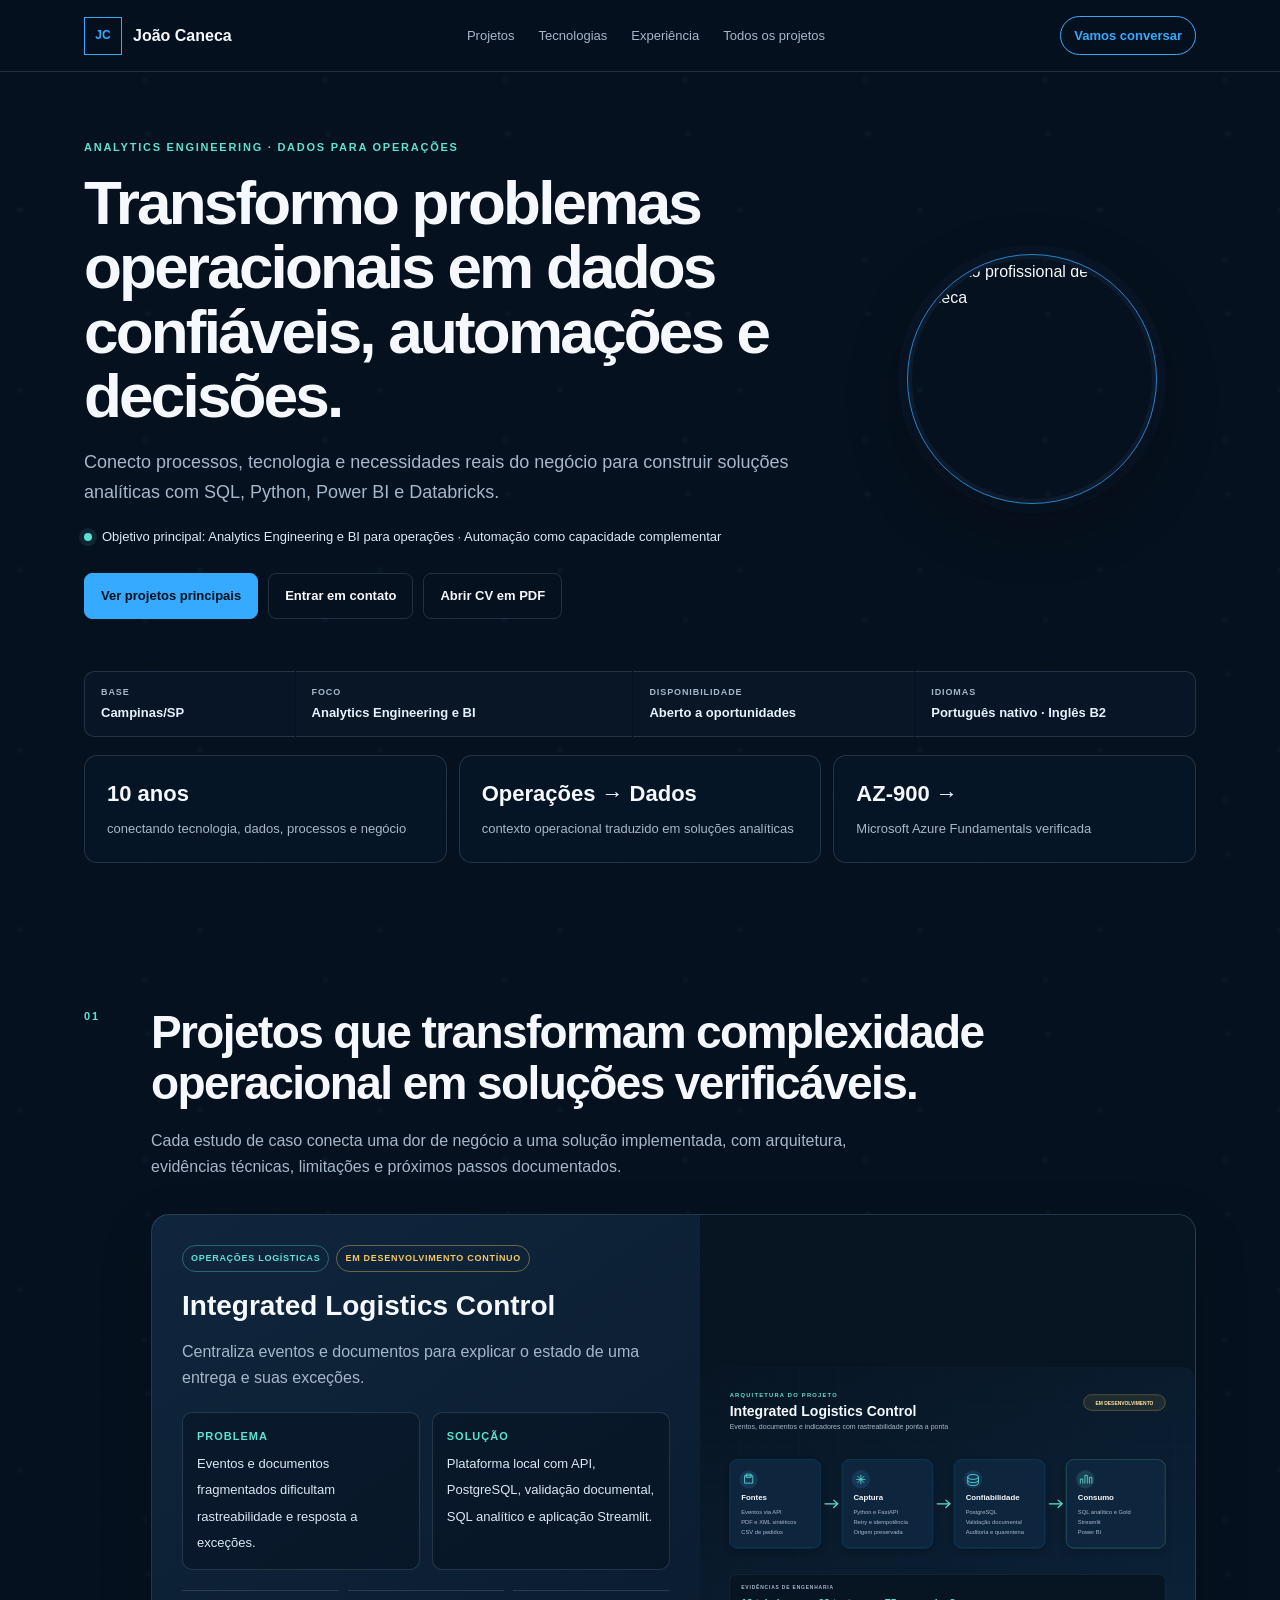
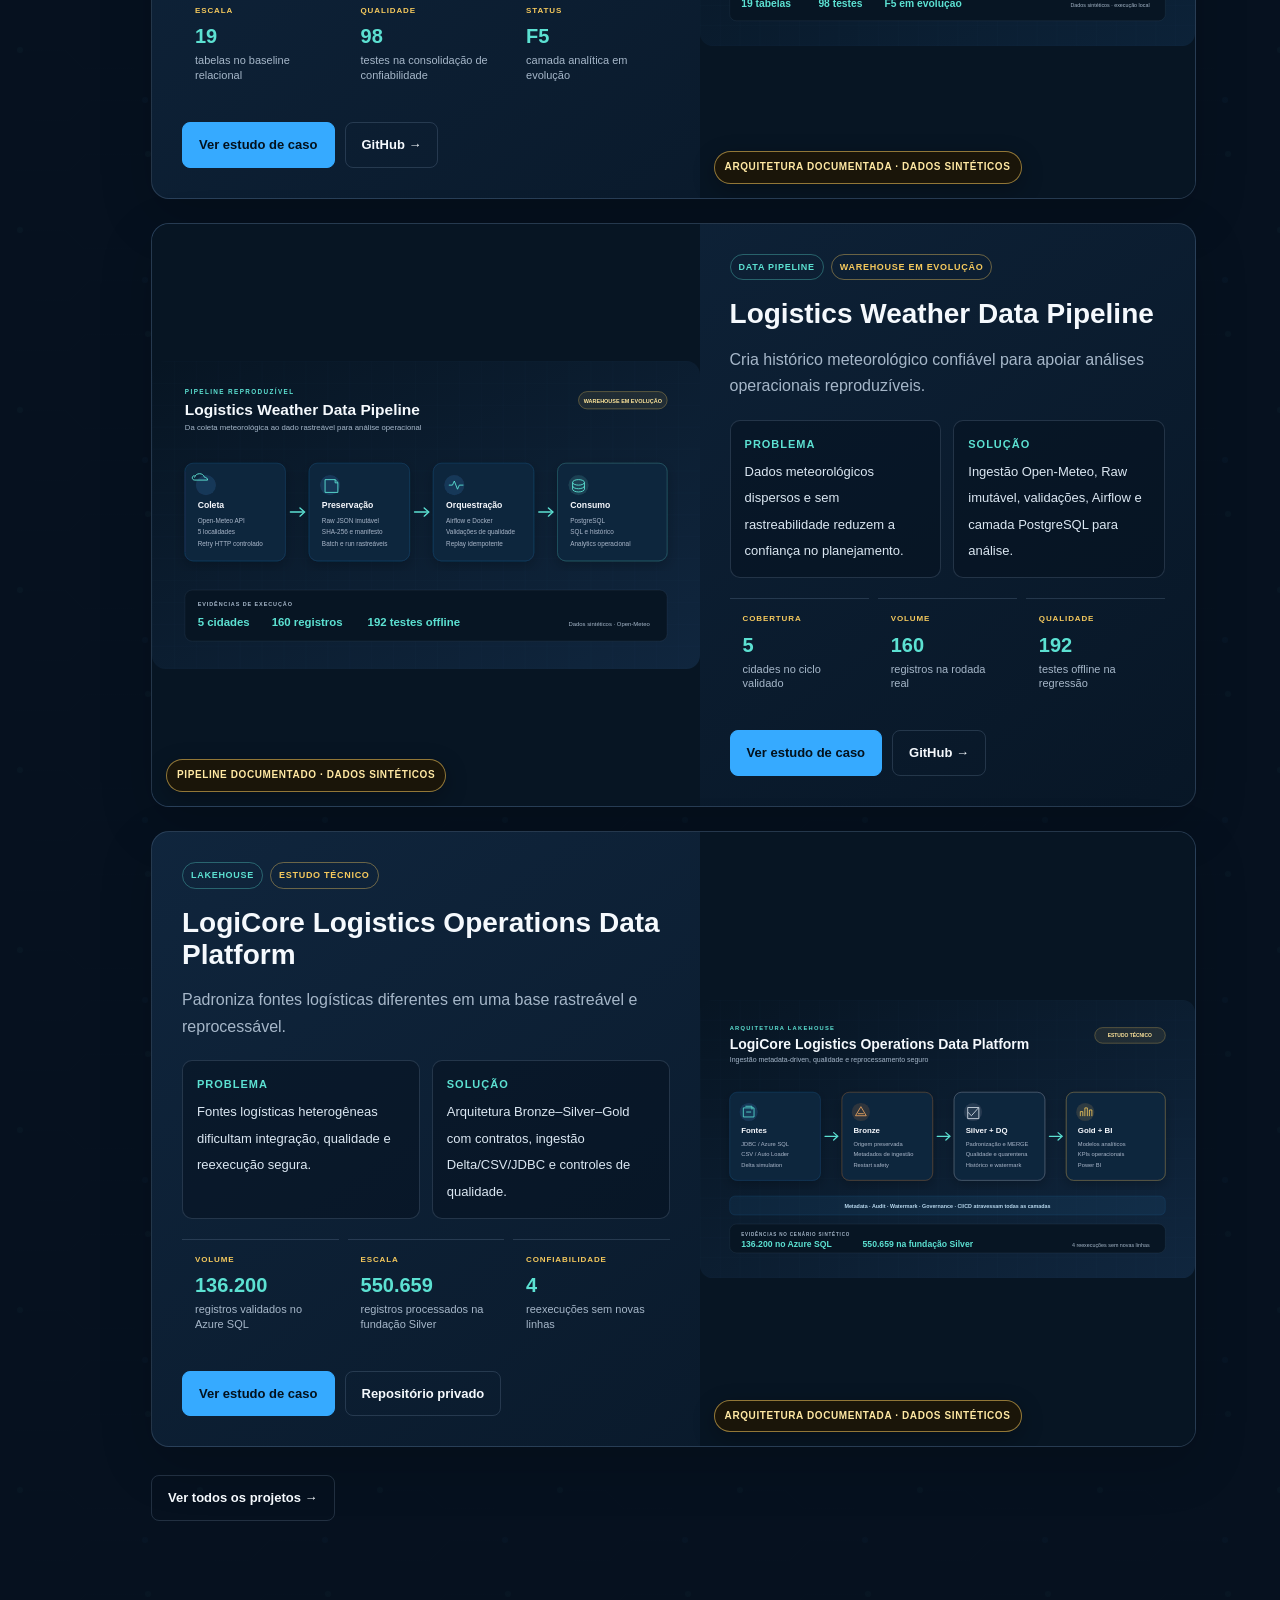
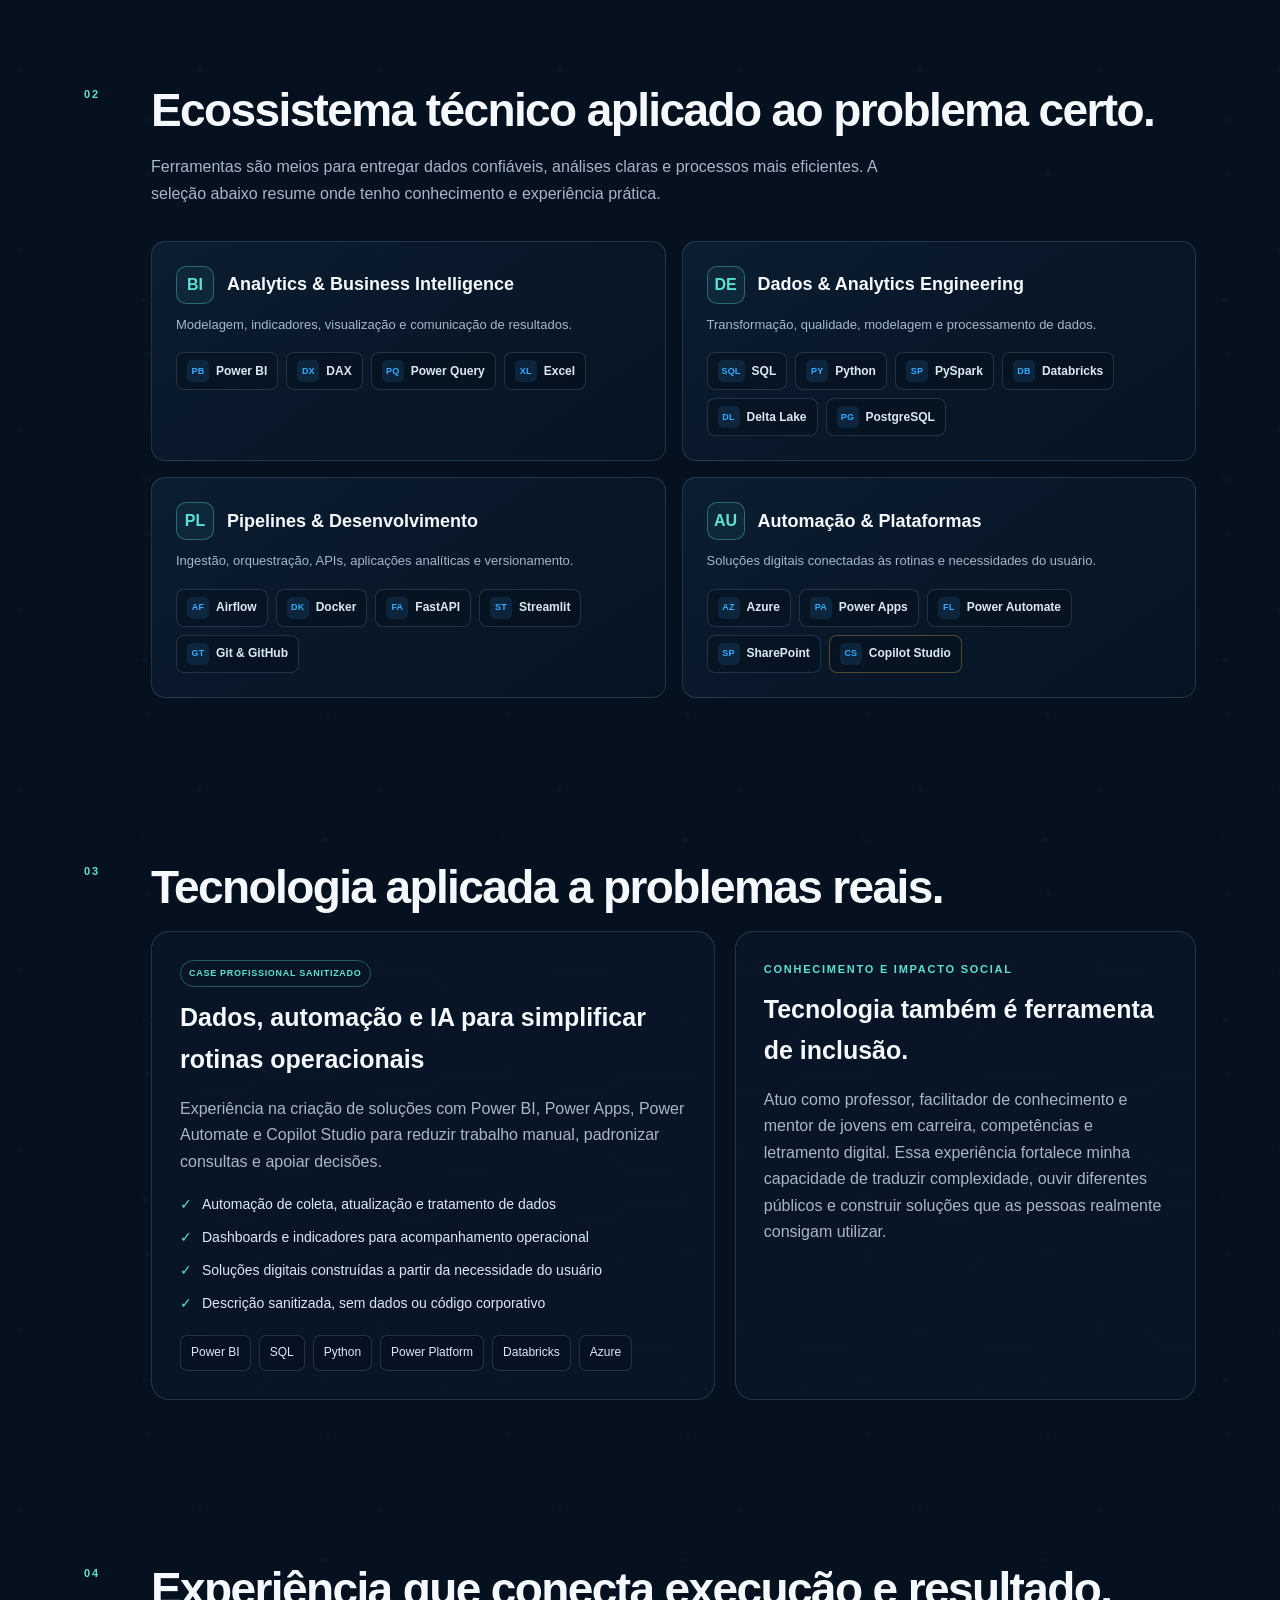
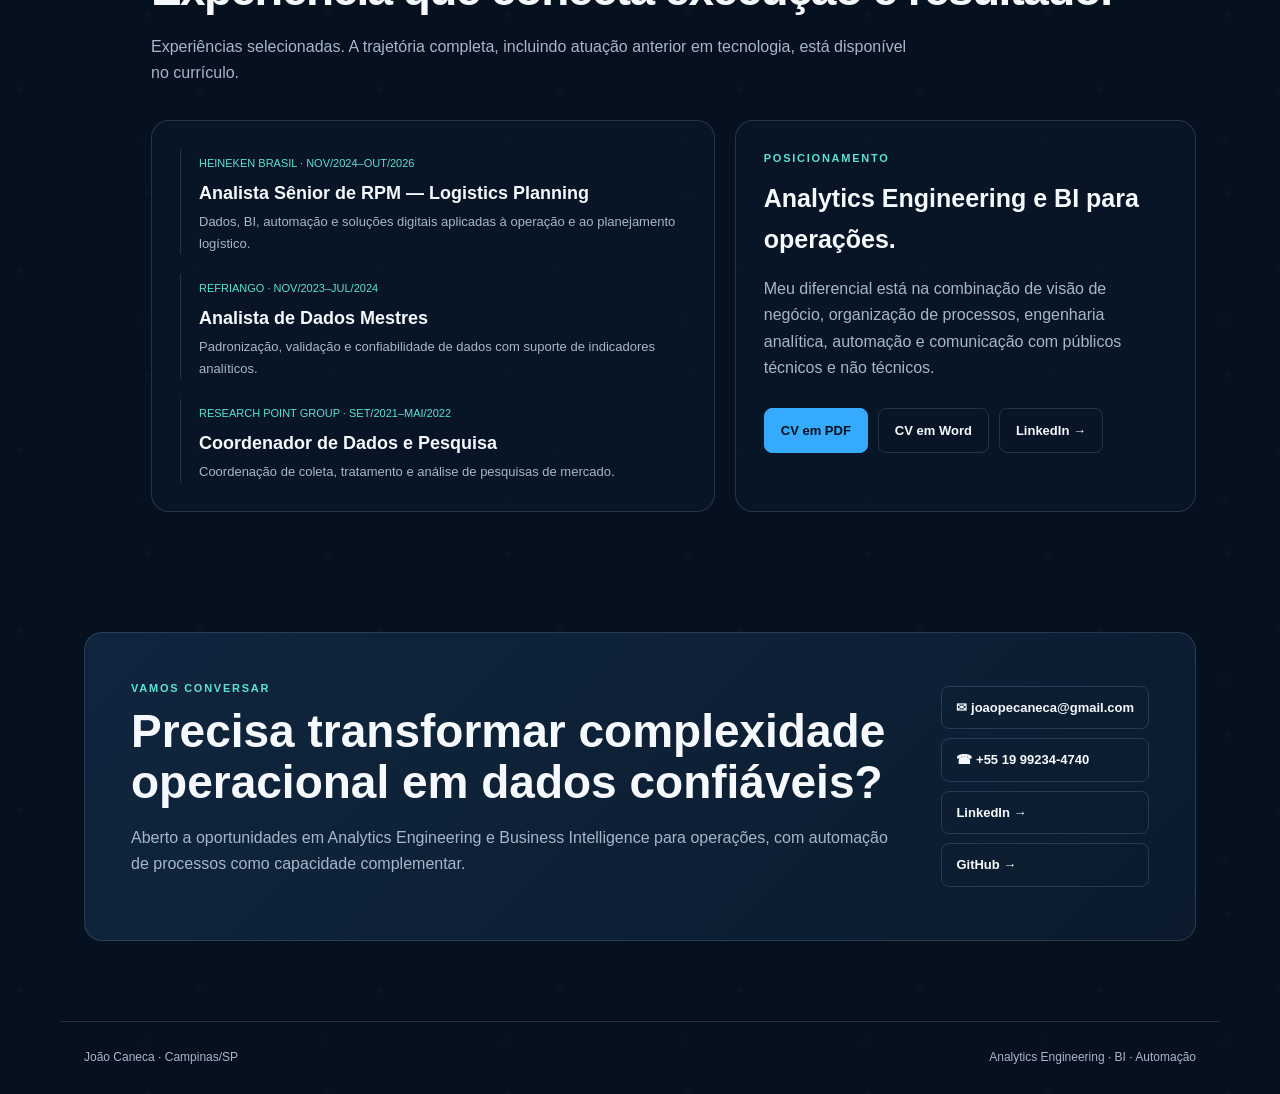
==== commit 0e3a2e17: "feat: strengthen portfolio architecture and technical evidence" ====
--- a/index.html
+++ b/index.html
@@ -14,7 +14,7 @@
   <header class="nav"><div class="nav-inner">
     <a class="brand" href="index.html"><span class="mark">JC</span>João Caneca</a>
     <button class="menu-toggle" type="button" aria-expanded="false" aria-controls="menu">Menu</button>
-    <nav class="nav-links" id="menu" aria-label="Navegação principal"><a href="#projetos">Projetos</a><a href="#impacto">Impacto</a><a href="#experiencia">Experiência</a><a href="projetos.html">Todos os projetos</a></nav>
+    <nav class="nav-links" id="menu" aria-label="Navegação principal"><a href="#projetos">Projetos</a><a href="#tecnologias">Tecnologias</a><a href="#experiencia">Experiência</a><a href="projetos.html">Todos os projetos</a></nav>
     <a class="nav-cta" href="#contato">Vamos conversar</a>
   </div></header>
   <main id="conteudo">
@@ -25,19 +25,26 @@
     <div class="recruiter-bar" aria-label="Informações para recrutadores"><div><span>Base</span><strong>Campinas/SP</strong></div><div><span>Foco</span><strong>Analytics Engineering e BI</strong></div><div><span>Disponibilidade</span><strong>Aberto a oportunidades</strong></div><div><span>Idiomas</span><strong>Português nativo · Inglês B2</strong></div></div>
     <div class="proof-strip" aria-label="Resumo profissional"><div class="proof"><strong>10 anos</strong><span>conectando tecnologia, dados, processos e negócio</span></div><div class="proof"><strong>Operações → Dados</strong><span>contexto operacional traduzido em soluções analíticas</span></div><a class="proof" target="_blank" rel="noopener" href="https://learn.microsoft.com/api/credentials/share/pt-br/JopeCaneca/215937EF058F4C33?sharingId=A9AF119D516C8B7C"><strong>AZ-900 →</strong><span>Microsoft Azure Fundamentals verificada</span></a></div>
 
-    <section class="section" id="projetos"><div class="section-head"><span class="eyebrow">01</span><h2>Três projetos. Problemas claros. Evidências verificáveis.</h2></div><p class="section-intro">Cada case começa pela dor, mostra a solução construída e separa resultados validados de próximos passos.</p>
+    <section class="section" id="projetos"><div class="section-head"><span class="eyebrow">01</span><h2>Projetos que transformam complexidade operacional em soluções verificáveis.</h2></div><p class="section-intro">Cada estudo de caso conecta uma dor de negócio a uma solução implementada, com arquitetura, evidências técnicas, limitações e próximos passos documentados.</p>
       <div class="projects">
-        <article class="project-card"><div class="project-content"><div class="tags"><span class="tag">Operações logísticas</span><span class="tag status">Em desenvolvimento contínuo</span></div><h3>Integrated Logistics Control</h3><p>Centraliza eventos e documentos para explicar o estado de uma entrega e suas exceções.</p><div class="case-pair"><div><strong>Problema</strong><span>Eventos e documentos fragmentados dificultam rastreabilidade e resposta a exceções.</span></div><div><strong>Solução</strong><span>Plataforma local com API, PostgreSQL, validação documental, SQL analítico e aplicação Streamlit.</span></div></div><div class="metrics"><div class="metric"><small>Escala</small><strong>19</strong><span>tabelas no baseline relacional</span></div><div class="metric"><small>Qualidade</small><strong>98</strong><span>testes na consolidação de confiabilidade</span></div><div class="metric"><small>Status</small><strong>F5</strong><span>camada analítica em evolução</span></div></div><div class="actions"><a class="btn primary" href="projetos/ilc.html">Ver estudo de caso</a><a class="btn" target="_blank" rel="noopener" href="https://github.com/Soba-Jopeca/integrated-logistics-control">GitHub →</a></div></div><div class="project-media"><img src="assets/ilc-concept.webp" alt="Imagem conceitual do Integrated Logistics Control; não representa uma tela funcional" width="1672" height="939"><span class="demo-label">IMAGEM CONCEITUAL · NÃO É TELA FUNCIONAL</span></div></article>
+        <article class="project-card"><div class="project-content"><div class="tags"><span class="tag">Operações logísticas</span><span class="tag status">Em desenvolvimento contínuo</span></div><h3>Integrated Logistics Control</h3><p>Centraliza eventos e documentos para explicar o estado de uma entrega e suas exceções.</p><div class="case-pair"><div><strong>Problema</strong><span>Eventos e documentos fragmentados dificultam rastreabilidade e resposta a exceções.</span></div><div><strong>Solução</strong><span>Plataforma local com API, PostgreSQL, validação documental, SQL analítico e aplicação Streamlit.</span></div></div><div class="metrics"><div class="metric"><small>Escala</small><strong>19</strong><span>tabelas no baseline relacional</span></div><div class="metric"><small>Qualidade</small><strong>98</strong><span>testes na consolidação de confiabilidade</span></div><div class="metric"><small>Status</small><strong>F5</strong><span>camada analítica em evolução</span></div></div><div class="actions"><a class="btn primary" href="projetos/ilc.html">Ver estudo de caso</a><a class="btn" target="_blank" rel="noopener" href="https://github.com/Soba-Jopeca/integrated-logistics-control">GitHub →</a></div></div><div class="project-media"><img src="assets/ilc-architecture.svg" alt="Diagrama da arquitetura do Integrated Logistics Control" width="1200" height="675" loading="lazy"><span class="demo-label">ARQUITETURA DOCUMENTADA · DADOS SINTÉTICOS</span></div></article>
 
-        <article class="project-card"><div class="project-media"><img src="assets/weather-concept.webp" alt="Imagem conceitual do pipeline meteorológico; não representa uma tela funcional" width="1672" height="939"><span class="demo-label">IMAGEM CONCEITUAL · NÃO É TELA FUNCIONAL</span></div><div class="project-content"><div class="tags"><span class="tag">Data pipeline</span><span class="tag status">Warehouse em evolução</span></div><h3>Logistics Weather Data Pipeline</h3><p>Cria histórico meteorológico confiável para apoiar análises operacionais reproduzíveis.</p><div class="case-pair"><div><strong>Problema</strong><span>Dados meteorológicos dispersos e sem rastreabilidade reduzem a confiança no planejamento.</span></div><div><strong>Solução</strong><span>Ingestão Open-Meteo, Raw imutável, validações, Airflow e camada PostgreSQL para análise.</span></div></div><div class="metrics"><div class="metric"><small>Cobertura</small><strong>5</strong><span>cidades no ciclo validado</span></div><div class="metric"><small>Volume</small><strong>160</strong><span>registros na rodada real</span></div><div class="metric"><small>Qualidade</small><strong>192</strong><span>testes offline na regressão</span></div></div><div class="actions"><a class="btn primary" href="projetos/weather.html">Ver estudo de caso</a><a class="btn" target="_blank" rel="noopener" href="https://github.com/Soba-Jopeca/logistics-weather-data-pipeline">GitHub →</a></div></div></article>
+        <article class="project-card"><div class="project-media"><img src="assets/weather-architecture.svg" alt="Diagrama do pipeline meteorológico com ingestão, preservação, orquestração e consumo" width="1200" height="675" loading="lazy"><span class="demo-label">PIPELINE DOCUMENTADO · DADOS SINTÉTICOS</span></div><div class="project-content"><div class="tags"><span class="tag">Data pipeline</span><span class="tag status">Warehouse em evolução</span></div><h3>Logistics Weather Data Pipeline</h3><p>Cria histórico meteorológico confiável para apoiar análises operacionais reproduzíveis.</p><div class="case-pair"><div><strong>Problema</strong><span>Dados meteorológicos dispersos e sem rastreabilidade reduzem a confiança no planejamento.</span></div><div><strong>Solução</strong><span>Ingestão Open-Meteo, Raw imutável, validações, Airflow e camada PostgreSQL para análise.</span></div></div><div class="metrics"><div class="metric"><small>Cobertura</small><strong>5</strong><span>cidades no ciclo validado</span></div><div class="metric"><small>Volume</small><strong>160</strong><span>registros na rodada real</span></div><div class="metric"><small>Qualidade</small><strong>192</strong><span>testes offline na regressão</span></div></div><div class="actions"><a class="btn primary" href="projetos/weather.html">Ver estudo de caso</a><a class="btn" target="_blank" rel="noopener" href="https://github.com/Soba-Jopeca/logistics-weather-data-pipeline">GitHub →</a></div></div></article>
 
-        <article class="project-card"><div class="project-content"><div class="tags"><span class="tag">Lakehouse</span><span class="tag status">Estudo técnico</span></div><h3>LogiCore Logistics Operations Data Platform</h3><p>Padroniza fontes logísticas diferentes em uma base rastreável e reprocessável.</p><div class="case-pair"><div><strong>Problema</strong><span>Fontes logísticas heterogêneas dificultam integração, qualidade e reexecução segura.</span></div><div><strong>Solução</strong><span>Arquitetura Bronze–Silver–Gold com contratos, ingestão Delta/CSV/JDBC e controles de qualidade.</span></div></div><div class="metrics"><div class="metric"><small>Volume</small><strong>136.200</strong><span>registros validados no Azure SQL</span></div><div class="metric"><small>Escala</small><strong>550.659</strong><span>registros processados na fundação Silver</span></div><div class="metric"><small>Confiabilidade</small><strong>4</strong><span>reexecuções sem novas linhas</span></div></div><div class="actions"><a class="btn primary" href="projetos/logicore.html">Ver estudo de caso</a><span class="btn" aria-label="Repositório privado">Repositório privado</span></div></div><div class="project-media"><img src="assets/logicore-concept.webp" alt="Imagem conceitual da plataforma LogiCore; não representa uma tela funcional" width="1672" height="939"><span class="demo-label">IMAGEM CONCEITUAL · NÃO É TELA FUNCIONAL</span></div></article>
+        <article class="project-card"><div class="project-content"><div class="tags"><span class="tag">Lakehouse</span><span class="tag status">Estudo técnico</span></div><h3>LogiCore Logistics Operations Data Platform</h3><p>Padroniza fontes logísticas diferentes em uma base rastreável e reprocessável.</p><div class="case-pair"><div><strong>Problema</strong><span>Fontes logísticas heterogêneas dificultam integração, qualidade e reexecução segura.</span></div><div><strong>Solução</strong><span>Arquitetura Bronze–Silver–Gold com contratos, ingestão Delta/CSV/JDBC e controles de qualidade.</span></div></div><div class="metrics"><div class="metric"><small>Volume</small><strong>136.200</strong><span>registros validados no Azure SQL</span></div><div class="metric"><small>Escala</small><strong>550.659</strong><span>registros processados na fundação Silver</span></div><div class="metric"><small>Confiabilidade</small><strong>4</strong><span>reexecuções sem novas linhas</span></div></div><div class="actions"><a class="btn primary" href="projetos/logicore.html">Ver estudo de caso</a><span class="btn" aria-label="Repositório privado">Repositório privado</span></div></div><div class="project-media"><img src="assets/logicore-architecture.svg" alt="Diagrama da arquitetura Lakehouse da plataforma LogiCore" width="1200" height="675" loading="lazy"><span class="demo-label">ARQUITETURA DOCUMENTADA · DADOS SINTÉTICOS</span></div></article>
       </div><div class="section-actions"><a class="btn" href="projetos.html">Ver todos os projetos →</a></div>
     </section>
 
-    <section class="section" id="impacto"><div class="section-head"><span class="eyebrow">02</span><h2>Tecnologia aplicada a problemas reais.</h2></div><div class="impact-grid"><article class="impact-card"><div class="tags"><span class="tag">Case profissional sanitizado</span></div><h3>Dados, automação e IA para simplificar rotinas operacionais</h3><p>Experiência na criação de soluções com Power BI, Power Apps, Power Automate e Copilot Studio para reduzir trabalho manual, padronizar consultas e apoiar decisões.</p><div class="check-list"><div>Automação de coleta, atualização e tratamento de dados</div><div>Dashboards e indicadores para acompanhamento operacional</div><div>Soluções digitais construídas a partir da necessidade do usuário</div><div>Descrição sanitizada, sem dados ou código corporativo</div></div><div class="tech-row"><span class="tech">Power BI</span><span class="tech">SQL</span><span class="tech">Python</span><span class="tech">Power Platform</span><span class="tech">Databricks</span><span class="tech">Azure</span></div></article><article class="social-card"><div class="eyebrow">Conhecimento e impacto social</div><h3>Tecnologia também é ferramenta de inclusão.</h3><p>Atuo como professor, facilitador de conhecimento e mentor de jovens em carreira, competências e letramento digital. Essa experiência fortalece minha capacidade de traduzir complexidade, ouvir diferentes públicos e construir soluções que as pessoas realmente consigam utilizar.</p></article></div></section>
+    <section class="section" id="tecnologias"><div class="section-head"><span class="eyebrow">02</span><h2>Ecossistema técnico aplicado ao problema certo.</h2></div><p class="section-intro">Ferramentas são meios para entregar dados confiáveis, análises claras e processos mais eficientes. A seleção abaixo resume onde tenho conhecimento e experiência prática.</p><div class="stack-grid">
+      <article class="stack-card"><div class="stack-symbol">BI</div><h3>Analytics &amp; Business Intelligence</h3><p>Modelagem, indicadores, visualização e comunicação de resultados.</p><div class="stack-tools"><span><b>PB</b>Power BI</span><span><b>DX</b>DAX</span><span><b>PQ</b>Power Query</span><span><b>XL</b>Excel</span></div></article>
+      <article class="stack-card"><div class="stack-symbol">DE</div><h3>Dados &amp; Analytics Engineering</h3><p>Transformação, qualidade, modelagem e processamento de dados.</p><div class="stack-tools"><span><b>SQL</b>SQL</span><span><b>PY</b>Python</span><span><b>SP</b>PySpark</span><span><b>DB</b>Databricks</span><span><b>DL</b>Delta Lake</span><span><b>PG</b>PostgreSQL</span></div></article>
+      <article class="stack-card"><div class="stack-symbol">PL</div><h3>Pipelines &amp; Desenvolvimento</h3><p>Ingestão, orquestração, APIs, aplicações analíticas e versionamento.</p><div class="stack-tools"><span><b>AF</b>Airflow</span><span><b>DK</b>Docker</span><span><b>FA</b>FastAPI</span><span><b>ST</b>Streamlit</span><span><b>GT</b>Git &amp; GitHub</span></div></article>
+      <article class="stack-card"><div class="stack-symbol">AU</div><h3>Automação &amp; Plataformas</h3><p>Soluções digitais conectadas às rotinas e necessidades do usuário.</p><div class="stack-tools"><span><b>AZ</b>Azure</span><span><b>PA</b>Power Apps</span><span><b>FL</b>Power Automate</span><span><b>SP</b>SharePoint</span><span class="nominal"><b>CS</b>Copilot Studio</span></div></article>
+    </div></section>
 
-    <section class="section" id="experiencia"><div class="section-head"><span class="eyebrow">03</span><h2>Experiência que conecta execução e resultado.</h2></div><p class="section-intro">Experiências selecionadas. A trajetória completa, incluindo atuação anterior em tecnologia, está disponível no currículo.</p><div class="impact-grid"><div class="timeline"><article class="role"><small>HEINEKEN BRASIL · NOV/2024–OUT/2026</small><h3>Analista Sênior de RPM — Logistics Planning</h3><p>Dados, BI, automação e soluções digitais aplicadas à operação e ao planejamento logístico.</p></article><article class="role"><small>REFRIANGO · NOV/2023–JUL/2024</small><h3>Analista de Dados Mestres</h3><p>Padronização, validação e confiabilidade de dados com suporte de indicadores analíticos.</p></article><article class="role"><small>RESEARCH POINT GROUP · SET/2021–MAI/2022</small><h3>Coordenador de Dados e Pesquisa</h3><p>Coordenação de coleta, tratamento e análise de pesquisas de mercado.</p></article></div><article class="impact-card"><div class="eyebrow">Posicionamento</div><h3>Analytics Engineering e BI para operações.</h3><p>Meu diferencial está na combinação de visão de negócio, organização de processos, engenharia analítica, automação e comunicação com públicos técnicos e não técnicos.</p><div class="actions"><a class="btn primary" href="assets/CV_Joao_Caneca_Publico_Sanitizado.pdf">CV em PDF</a><a class="btn" href="assets/CV_Joao_Caneca_Publico_Sanitizado.docx">CV em Word</a><a class="btn" target="_blank" rel="noopener" href="https://www.linkedin.com/in/joao-caneca/">LinkedIn →</a></div></article></div></section>
+    <section class="section" id="impacto"><div class="section-head"><span class="eyebrow">03</span><h2>Tecnologia aplicada a problemas reais.</h2></div><div class="impact-grid"><article class="impact-card"><div class="tags"><span class="tag">Case profissional sanitizado</span></div><h3>Dados, automação e IA para simplificar rotinas operacionais</h3><p>Experiência na criação de soluções com Power BI, Power Apps, Power Automate e Copilot Studio para reduzir trabalho manual, padronizar consultas e apoiar decisões.</p><div class="check-list"><div>Automação de coleta, atualização e tratamento de dados</div><div>Dashboards e indicadores para acompanhamento operacional</div><div>Soluções digitais construídas a partir da necessidade do usuário</div><div>Descrição sanitizada, sem dados ou código corporativo</div></div><div class="tech-row"><span class="tech">Power BI</span><span class="tech">SQL</span><span class="tech">Python</span><span class="tech">Power Platform</span><span class="tech">Databricks</span><span class="tech">Azure</span></div></article><article class="social-card"><div class="eyebrow">Conhecimento e impacto social</div><h3>Tecnologia também é ferramenta de inclusão.</h3><p>Atuo como professor, facilitador de conhecimento e mentor de jovens em carreira, competências e letramento digital. Essa experiência fortalece minha capacidade de traduzir complexidade, ouvir diferentes públicos e construir soluções que as pessoas realmente consigam utilizar.</p></article></div></section>
+
+    <section class="section" id="experiencia"><div class="section-head"><span class="eyebrow">04</span><h2>Experiência que conecta execução e resultado.</h2></div><p class="section-intro">Experiências selecionadas. A trajetória completa, incluindo atuação anterior em tecnologia, está disponível no currículo.</p><div class="impact-grid"><div class="timeline"><article class="role"><small>HEINEKEN BRASIL · NOV/2024–OUT/2026</small><h3>Analista Sênior de RPM — Logistics Planning</h3><p>Dados, BI, automação e soluções digitais aplicadas à operação e ao planejamento logístico.</p></article><article class="role"><small>REFRIANGO · NOV/2023–JUL/2024</small><h3>Analista de Dados Mestres</h3><p>Padronização, validação e confiabilidade de dados com suporte de indicadores analíticos.</p></article><article class="role"><small>RESEARCH POINT GROUP · SET/2021–MAI/2022</small><h3>Coordenador de Dados e Pesquisa</h3><p>Coordenação de coleta, tratamento e análise de pesquisas de mercado.</p></article></div><article class="impact-card"><div class="eyebrow">Posicionamento</div><h3>Analytics Engineering e BI para operações.</h3><p>Meu diferencial está na combinação de visão de negócio, organização de processos, engenharia analítica, automação e comunicação com públicos técnicos e não técnicos.</p><div class="actions"><a class="btn primary" href="assets/CV_Joao_Caneca_Publico_Sanitizado.pdf">CV em PDF</a><a class="btn" href="assets/CV_Joao_Caneca_Publico_Sanitizado.docx">CV em Word</a><a class="btn" target="_blank" rel="noopener" href="https://www.linkedin.com/in/joao-caneca/">LinkedIn →</a></div></article></div></section>
   </main>
   <section class="contact" id="contato"><div><div class="eyebrow">Vamos conversar</div><h2>Precisa transformar complexidade operacional em dados confiáveis?</h2><p>Aberto a oportunidades em Analytics Engineering e Business Intelligence para operações, com automação de processos como capacidade complementar.</p></div><div class="contact-links"><a href="mailto:joaopecaneca@gmail.com">✉ joaopecaneca@gmail.com</a><a href="tel:+5519992344740">☎ +55 19 99234-4740</a><a target="_blank" rel="noopener" href="https://www.linkedin.com/in/joao-caneca/">LinkedIn →</a><a target="_blank" rel="noopener" href="https://github.com/Soba-Jopeca">GitHub →</a></div></section>
   <footer><span>João Caneca · Campinas/SP</span><span>Analytics Engineering · BI · Automação</span></footer><button class="back-top" type="button" aria-label="Voltar ao topo">↑</button><script src="assets/site.js"></script>
--- a/assets/site.css
+++ b/assets/site.css
@@ -14,18 +14,19 @@
 .nav-links{display:flex;gap:24px;color:var(--muted);font-size:13px;align-items:center}.nav-links a:hover,.nav-links a[aria-current="page"]{color:var(--text)}
 .nav-cta{border:1px solid var(--blue);color:var(--blue);padding:8px 13px;border-radius:999px;font-weight:850;font-size:13px}
 .menu-toggle{display:none;border:1px solid var(--line);background:transparent;color:var(--text);padding:8px 10px;border-radius:8px}
-.section{max-width:var(--max);margin:auto;padding:82px 24px}.hero{display:grid;grid-template-columns:1.25fr .75fr;gap:54px;align-items:center;padding-top:66px;padding-bottom:52px}
+.section{max-width:var(--max);margin:auto;padding:82px 24px}.hero{display:grid;grid-template-columns:1.38fr .62fr;gap:54px;align-items:center;padding-top:66px;padding-bottom:52px}
 .eyebrow{color:var(--cyan);font-size:11px;font-weight:900;letter-spacing:.16em;text-transform:uppercase}.hero h1,.page-hero h1{font-size:clamp(38px,5vw,62px);line-height:1.04;letter-spacing:-.045em;margin:14px 0 20px}.hero-copy{color:var(--muted);font-size:18px;max-width:760px}
 .focus-line{display:flex;align-items:center;gap:10px;color:#dce9f5;font-size:13px;margin-top:18px}.focus-line:before{content:"";width:8px;height:8px;border-radius:50%;background:var(--cyan);box-shadow:0 0 0 5px rgba(92,225,210,.1)}
 .actions{display:flex;gap:10px;flex-wrap:wrap;margin-top:26px}.btn{display:inline-flex;align-items:center;justify-content:center;gap:8px;padding:11px 16px;border:1px solid var(--line);border-radius:8px;font-size:13px;font-weight:850}.btn:hover{border-color:var(--blue);color:var(--blue)}.btn.primary{background:var(--blue);border-color:var(--blue);color:#03111d}.btn.primary:hover{background:#66beff;color:#03111d}
-.portrait{position:relative}.portrait img{width:min(310px,90%);aspect-ratio:1;object-fit:cover;border-radius:50%;margin:auto;border:7px solid var(--panel);outline:1px solid var(--blue);box-shadow:var(--shadow)}.portrait:after{content:"DADOS → CONTEXTO → DECISÃO";position:absolute;right:0;bottom:12px;padding:9px 12px;border:1px solid var(--line);background:rgba(12,27,45,.94);border-radius:8px;color:var(--cyan);font-size:10px;font-weight:900;letter-spacing:.08em}
+.portrait{position:relative;max-width:280px;margin:auto}.portrait img{width:248px;height:248px;aspect-ratio:1;object-fit:cover;object-position:center 18%;border-radius:50%;margin:auto;border:4px solid var(--panel);outline:1px solid rgba(54,170,255,.75);box-shadow:0 20px 62px rgba(0,0,0,.32),0 0 0 10px rgba(54,170,255,.035)}.portrait:after{display:none}
 .recruiter-bar{max-width:var(--max);margin:0 auto 18px;padding:0 24px;display:grid;grid-template-columns:.75fr 1.2fr 1fr 1fr;gap:1px}.recruiter-bar div{padding:13px 16px;background:rgba(8,23,39,.9);border-top:1px solid var(--line);border-bottom:1px solid var(--line)}.recruiter-bar div:first-child{border-left:1px solid var(--line);border-radius:10px 0 0 10px}.recruiter-bar div:last-child{border-right:1px solid var(--line);border-radius:0 10px 10px 0}.recruiter-bar span{display:block;color:var(--muted);font-size:9px;font-weight:900;letter-spacing:.1em;text-transform:uppercase}.recruiter-bar strong{display:block;margin-top:2px;font-size:13px;color:#e6f1fb}
 .proof-strip{max-width:var(--max);margin:0 auto;padding:0 24px 62px;display:grid;grid-template-columns:repeat(3,1fr);gap:12px}.proof{padding:20px 22px;background:rgba(8,23,39,.84);border:1px solid var(--line);border-radius:13px}.proof strong{display:block;font-size:22px;margin-bottom:3px}.proof span{color:var(--muted);font-size:13px}
 .section-head{display:grid;grid-template-columns:54px 1fr;gap:13px;margin-bottom:18px}.section-head h2{font-size:clamp(30px,4vw,46px);line-height:1.12;letter-spacing:-.035em;margin:0}.section-intro{color:var(--muted);max-width:760px;margin:0 0 34px 67px}
-.projects{display:grid;gap:24px;margin-left:67px}.project-card{display:grid;grid-template-columns:1.05fr .95fr;overflow:hidden;border:1px solid var(--line);border-radius:var(--radius);background:linear-gradient(145deg,rgba(16,38,62,.98),rgba(8,23,39,.98));box-shadow:0 18px 54px rgba(0,0,0,.16)}.project-content{padding:30px}.project-media{position:relative;min-height:320px;background:#071523}.project-media img{width:100%;height:100%;object-fit:cover}.demo-label{position:absolute;left:14px;bottom:14px;padding:7px 10px;border-radius:999px;background:rgba(28,22,8,.94);border:1px solid rgba(245,201,93,.55);color:#ffe8a3;font-size:10px;font-weight:900;letter-spacing:.06em;box-shadow:0 6px 22px rgba(0,0,0,.28)}
+.projects{display:grid;gap:24px;margin-left:67px}.project-card{display:grid;grid-template-columns:1.05fr .95fr;overflow:hidden;border:1px solid var(--line);border-radius:var(--radius);background:linear-gradient(145deg,rgba(16,38,62,.98),rgba(8,23,39,.98));box-shadow:0 18px 54px rgba(0,0,0,.16)}.project-content{padding:30px}.project-media{position:relative;min-height:320px;background:#071523}.project-media img{width:100%;height:100%;object-fit:contain}.demo-label{position:absolute;left:14px;bottom:14px;padding:7px 10px;border-radius:999px;background:rgba(28,22,8,.94);border:1px solid rgba(245,201,93,.55);color:#ffe8a3;font-size:10px;font-weight:900;letter-spacing:.06em;box-shadow:0 6px 22px rgba(0,0,0,.28)}
 .tags{display:flex;gap:7px;flex-wrap:wrap}.tag{font-size:9px;font-weight:900;letter-spacing:.08em;padding:5px 8px;border:1px solid rgba(92,225,210,.34);color:var(--cyan);border-radius:999px;text-transform:uppercase}.tag.status{color:var(--amber);border-color:rgba(245,201,93,.4)}
 .project-card h3{font-size:28px;line-height:1.16;margin:18px 0 11px}.project-card p{color:var(--muted)}.case-pair{display:grid;grid-template-columns:1fr 1fr;gap:12px;margin:20px 0}.case-pair div{padding:14px;border:1px solid var(--line);border-radius:10px;background:rgba(5,16,29,.46)}.case-pair strong{display:block;color:var(--cyan);font-size:11px;text-transform:uppercase;letter-spacing:.09em;margin-bottom:5px}.case-pair span{color:#dbe7f2;font-size:13px}
 .metrics{display:grid;grid-template-columns:repeat(3,1fr);gap:9px;margin:20px 0}.metric{padding:13px;border-top:1px solid var(--line)}.metric small{display:block;color:var(--amber);font-size:8px;font-weight:900;letter-spacing:.11em;text-transform:uppercase;margin-bottom:3px}.metric strong{display:block;font-size:20px;color:var(--cyan)}.metric span{display:block;color:var(--muted);font-size:11px;line-height:1.35}
+.stack-grid{margin-left:67px;display:grid;grid-template-columns:repeat(2,minmax(0,1fr));gap:16px}.stack-card{padding:24px;border:1px solid var(--line);border-radius:14px;background:linear-gradient(145deg,rgba(12,31,51,.9),rgba(7,20,34,.9))}.stack-card h3{font-size:18px;line-height:1.2;margin:0 0 10px 51px;min-height:38px;display:flex;align-items:center}.stack-card p{clear:both;color:var(--muted);font-size:13px;margin:0 0 17px}.stack-symbol{display:grid;place-items:center;float:left;width:38px;height:38px;border:1px solid rgba(92,225,210,.36);border-radius:10px;color:var(--cyan);background:rgba(92,225,210,.06);font-weight:900}.stack-tools{display:flex;flex-wrap:wrap;gap:8px}.stack-tools span{display:inline-flex;align-items:center;gap:7px;padding:7px 10px;border:1px solid var(--line);border-radius:8px;color:#dce9f5;background:rgba(5,16,29,.48);font-size:12px;font-weight:750}.stack-tools b{display:grid;place-items:center;min-width:22px;height:22px;padding:0 4px;border-radius:5px;background:rgba(54,170,255,.12);color:var(--blue);font-size:9px;letter-spacing:.02em}.stack-tools .nominal{border-color:rgba(245,201,93,.3)}
 .section-actions{margin:28px 0 0 67px}.impact-grid{margin-left:67px;display:grid;grid-template-columns:1.1fr .9fr;gap:20px}.impact-card,.timeline,.social-card{padding:28px;border:1px solid var(--line);border-radius:var(--radius);background:rgba(9,24,41,.78)}.impact-card h3,.social-card h3{font-size:25px;margin:10px 0}.impact-card p,.social-card p{color:var(--muted)}.check-list{display:grid;gap:10px;margin-top:18px}.check-list div{position:relative;padding-left:22px;color:#dce9f5;font-size:14px}.check-list div:before{content:"✓";position:absolute;left:0;color:var(--cyan)}
 .timeline{display:grid;gap:20px}.role{padding-left:18px;border-left:1px solid var(--line)}.role small{color:var(--cyan);font-size:11px}.role h3{font-size:18px;margin:3px 0}.role p{color:var(--muted);font-size:13px;margin:0}
 .tech-row{display:flex;gap:8px;flex-wrap:wrap;margin-top:20px}.tech{padding:7px 10px;border:1px solid var(--line);border-radius:7px;color:#dce9f5;font-size:12px;background:rgba(5,16,29,.4)}
@@ -34,8 +35,8 @@
 .page-hero{max-width:var(--max);margin:auto;padding:74px 24px 46px}.page-hero p{max-width:760px;color:var(--muted);font-size:18px}.crumbs{color:var(--muted);font-size:12px;margin-bottom:20px}.crumbs a{color:var(--blue)}
 .project-grid{max-width:var(--max);margin:auto;padding:20px 24px 82px;display:grid;grid-template-columns:repeat(3,1fr);gap:16px}.mini-card{padding:24px;border:1px solid var(--line);border-radius:14px;background:rgba(9,24,41,.8);display:flex;flex-direction:column}.mini-card h2,.mini-card h3{font-size:22px;line-height:1.2;margin:14px 0 8px}.mini-card p{color:var(--muted);font-size:14px;flex:1}.mini-card .btn{align-self:flex-start;margin-top:16px}
 .portfolio-group{max-width:var(--max);margin:auto;padding:16px 24px 10px}.portfolio-group+.portfolio-group{padding-top:14px}.portfolio-group-head{display:flex;align-items:end;justify-content:space-between;gap:24px;margin-bottom:18px}.portfolio-group-head h2{font-size:29px;line-height:1.15;margin:0}.portfolio-group-head p{max-width:560px;margin:0;color:var(--muted);font-size:14px}.portfolio-group .project-grid{padding:0 0 58px}.portfolio-group.secondary .mini-card{background:rgba(7,19,32,.64)}
-.case-cover{max-width:var(--max);margin:auto;padding:0 24px 54px}.cover-frame{position:relative;overflow:hidden;border-radius:var(--radius);border:1px solid var(--line);box-shadow:var(--shadow)}.cover-frame img{width:100%;aspect-ratio:16/9;object-fit:cover}.case-layout{max-width:var(--max);margin:auto;padding:0 24px 82px;display:grid;grid-template-columns:minmax(0,1fr) 300px;gap:28px}.case-main{display:grid;gap:18px}.case-section{padding:28px;border:1px solid var(--line);border-radius:14px;background:rgba(9,24,41,.76)}.case-section h2{font-size:26px;margin:0 0 12px}.case-section p,.case-section li{color:var(--muted)}.case-section ul{padding-left:20px}.evidence-note{padding:12px 14px;border-left:3px solid var(--cyan);background:rgba(92,225,210,.06);font-size:13px}.evidence-links{display:flex;gap:8px;flex-wrap:wrap;margin-top:18px}.evidence-links a{padding:8px 11px;border:1px solid var(--line);border-radius:8px;color:#dce9f5;font-size:12px;font-weight:800}.evidence-links a:hover{border-color:var(--blue);color:var(--blue)}.compare{display:grid;grid-template-columns:1fr 1fr;gap:14px}.compare article{padding:18px;border:1px solid var(--line);border-radius:10px}.compare h3{font-size:14px;color:var(--cyan);text-transform:uppercase;letter-spacing:.08em;margin-top:0}.architecture{display:grid;grid-template-columns:repeat(4,1fr);gap:10px;align-items:stretch}.stage{position:relative;padding:16px 12px;border:1px solid var(--line);border-radius:10px;text-align:center;background:rgba(5,16,29,.45);font-size:13px}.stage:not(:last-child):after{content:"→";position:absolute;right:-12px;top:50%;transform:translateY(-50%);color:var(--cyan);z-index:2}.case-side{display:grid;gap:16px;align-content:start;position:sticky;top:98px;height:max-content}.side-card{padding:22px;border:1px solid var(--line);border-radius:14px;background:rgba(9,24,41,.86)}.side-card h2{font-size:16px;margin:0 0 12px}.side-card dl{margin:0}.side-card dt{color:var(--muted);font-size:11px;text-transform:uppercase;letter-spacing:.08em}.side-card dd{margin:2px 0 13px;color:#dce9f5;font-size:13px}.notice{padding:12px;border-left:3px solid var(--amber);background:rgba(245,201,93,.07);color:#e7d9ad;font-size:12px}
+.case-cover{max-width:var(--max);margin:auto;padding:0 24px 54px}.cover-frame{position:relative;overflow:hidden;border-radius:var(--radius);border:1px solid var(--line);box-shadow:var(--shadow);background:#071523}.cover-frame img{width:100%;aspect-ratio:16/9;object-fit:contain}.diagram-source{margin:11px 4px 0;color:var(--muted);font-size:12px}.diagram-source a{color:var(--cyan);font-weight:800}.diagram-source a:hover{color:var(--blue)}.case-layout{max-width:var(--max);margin:auto;padding:0 24px 82px;display:grid;grid-template-columns:minmax(0,1fr) 300px;gap:28px}.case-main{display:grid;gap:18px}.case-section{padding:28px;border:1px solid var(--line);border-radius:14px;background:rgba(9,24,41,.76)}.case-section h2{font-size:26px;margin:0 0 12px}.case-section p,.case-section li{color:var(--muted)}.case-section ul{padding-left:20px}.evidence-note{padding:12px 14px;border-left:3px solid var(--cyan);background:rgba(92,225,210,.06);font-size:13px}.evidence-links{display:flex;gap:8px;flex-wrap:wrap;margin-top:18px}.evidence-links a{padding:8px 11px;border:1px solid var(--line);border-radius:8px;color:#dce9f5;font-size:12px;font-weight:800}.evidence-links a:hover{border-color:var(--blue);color:var(--blue)}.compare{display:grid;grid-template-columns:1fr 1fr;gap:14px}.compare article{padding:18px;border:1px solid var(--line);border-radius:10px}.compare h3{font-size:14px;color:var(--cyan);text-transform:uppercase;letter-spacing:.08em;margin-top:0}.architecture{display:grid;grid-template-columns:repeat(4,1fr);gap:10px;align-items:stretch}.stage{position:relative;padding:16px 12px;border:1px solid var(--line);border-radius:10px;text-align:center;background:rgba(5,16,29,.45);font-size:13px}.stage:not(:last-child):after{content:"→";position:absolute;right:-12px;top:50%;transform:translateY(-50%);color:var(--cyan);z-index:2}.case-side{display:grid;gap:16px;align-content:start;position:sticky;top:98px;height:max-content}.side-card{padding:22px;border:1px solid var(--line);border-radius:14px;background:rgba(9,24,41,.86)}.side-card h2{font-size:16px;margin:0 0 12px}.side-card dl{margin:0}.side-card dt{color:var(--muted);font-size:11px;text-transform:uppercase;letter-spacing:.08em}.side-card dd{margin:2px 0 13px;color:#dce9f5;font-size:13px}.notice{padding:12px;border-left:3px solid var(--amber);background:rgba(245,201,93,.07);color:#e7d9ad;font-size:12px}
 :focus-visible{outline:3px solid var(--amber);outline-offset:3px}
-@media(max-width:900px){.hero,.project-card,.impact-grid,.contact,.case-layout{grid-template-columns:1fr}.portrait{max-width:380px;margin:auto}.projects,.impact-grid,.section-intro,.section-actions{margin-left:0}.project-card:nth-child(even) .project-media{order:-1}.project-grid{grid-template-columns:repeat(2,1fr)}.recruiter-bar{grid-template-columns:repeat(2,1fr);gap:8px}.recruiter-bar div,.recruiter-bar div:first-child,.recruiter-bar div:last-child{border:1px solid var(--line);border-radius:9px}.case-side{position:static}.nav-links{display:none}.menu-toggle{display:block}.nav-links.open{display:flex;position:absolute;left:18px;right:18px;top:70px;flex-direction:column;align-items:stretch;padding:18px;background:#0b1b2d;border:1px solid var(--line);border-radius:12px;box-shadow:var(--shadow)}.nav-links.open a{padding:8px}.nav-cta{display:none}}
-@media(max-width:620px){.section{padding:64px 18px}.hero{padding-top:48px}.hero h1,.page-hero h1{font-size:37px}.recruiter-bar{grid-template-columns:1fr 1fr;padding:0 18px;margin-bottom:28px}.recruiter-bar strong{font-size:12px}.proof-strip{grid-template-columns:1fr;padding:0 18px 50px}.section-head{grid-template-columns:36px 1fr}.section-intro{margin-top:4px}.project-content{padding:23px}.project-media{min-height:210px}.case-pair,.metrics,.compare,.project-grid{grid-template-columns:1fr}.metrics{gap:2px}.metric{display:grid;grid-template-columns:74px 62px 1fr;align-items:center;gap:8px}.metric small{margin:0}.portfolio-group{padding-left:18px;padding-right:18px}.portfolio-group-head{display:block}.portfolio-group-head p{margin-top:8px}.section-actions{display:grid}.contact{margin:24px 18px 58px;padding:30px 23px}.architecture{grid-template-columns:1fr}.stage:not(:last-child):after{content:"↓";right:auto;left:50%;top:auto;bottom:-17px;transform:translateX(-50%)}footer{margin:0 18px;flex-direction:column;gap:5px}.nav-inner{padding:14px 18px}.brand{font-size:14px}.page-hero{padding:54px 18px 36px}.case-cover,.case-layout{padding-left:18px;padding-right:18px}}
+@media(max-width:900px){.hero,.project-card,.impact-grid,.contact,.case-layout{grid-template-columns:1fr}.portrait{max-width:250px;margin:auto}.projects,.impact-grid,.section-intro,.section-actions,.stack-grid{margin-left:0}.project-card:nth-child(even) .project-media{order:-1}.project-grid{grid-template-columns:repeat(2,1fr)}.recruiter-bar{grid-template-columns:repeat(2,1fr);gap:8px}.recruiter-bar div,.recruiter-bar div:first-child,.recruiter-bar div:last-child{border:1px solid var(--line);border-radius:9px}.case-side{position:static}.nav-links{display:none}.menu-toggle{display:block}.nav-links.open{display:flex;position:absolute;left:18px;right:18px;top:70px;flex-direction:column;align-items:stretch;padding:18px;background:#0b1b2d;border:1px solid var(--line);border-radius:12px;box-shadow:var(--shadow)}.nav-links.open a{padding:8px}.nav-cta{display:none}}
+@media(max-width:620px){.section{padding:64px 18px}.hero{padding-top:48px}.hero h1,.page-hero h1{font-size:37px}.portrait img{width:208px;height:208px}.recruiter-bar{grid-template-columns:1fr 1fr;padding:0 18px;margin-bottom:28px}.recruiter-bar strong{font-size:12px}.proof-strip{grid-template-columns:1fr;padding:0 18px 50px}.section-head{grid-template-columns:36px 1fr}.section-intro{margin-top:4px}.stack-grid{grid-template-columns:1fr}.stack-card{padding:20px}.project-content{padding:23px}.project-media{min-height:210px}.case-pair,.metrics,.compare,.project-grid{grid-template-columns:1fr}.metrics{gap:2px}.metric{display:grid;grid-template-columns:74px 62px 1fr;align-items:center;gap:8px}.metric small{margin:0}.portfolio-group{padding-left:18px;padding-right:18px}.portfolio-group-head{display:block}.portfolio-group-head p{margin-top:8px}.section-actions{display:grid}.contact{margin:24px 18px 58px;padding:30px 23px}.architecture{grid-template-columns:1fr}.stage:not(:last-child):after{content:"↓";right:auto;left:50%;top:auto;bottom:-17px;transform:translateX(-50%)}footer{margin:0 18px;flex-direction:column;gap:5px}.nav-inner{padding:14px 18px}.brand{font-size:14px}.page-hero{padding:54px 18px 36px}.case-cover,.case-layout{padding-left:18px;padding-right:18px}}
 @media(prefers-reduced-motion:reduce){html{scroll-behavior:auto}*{transition:none!important}}
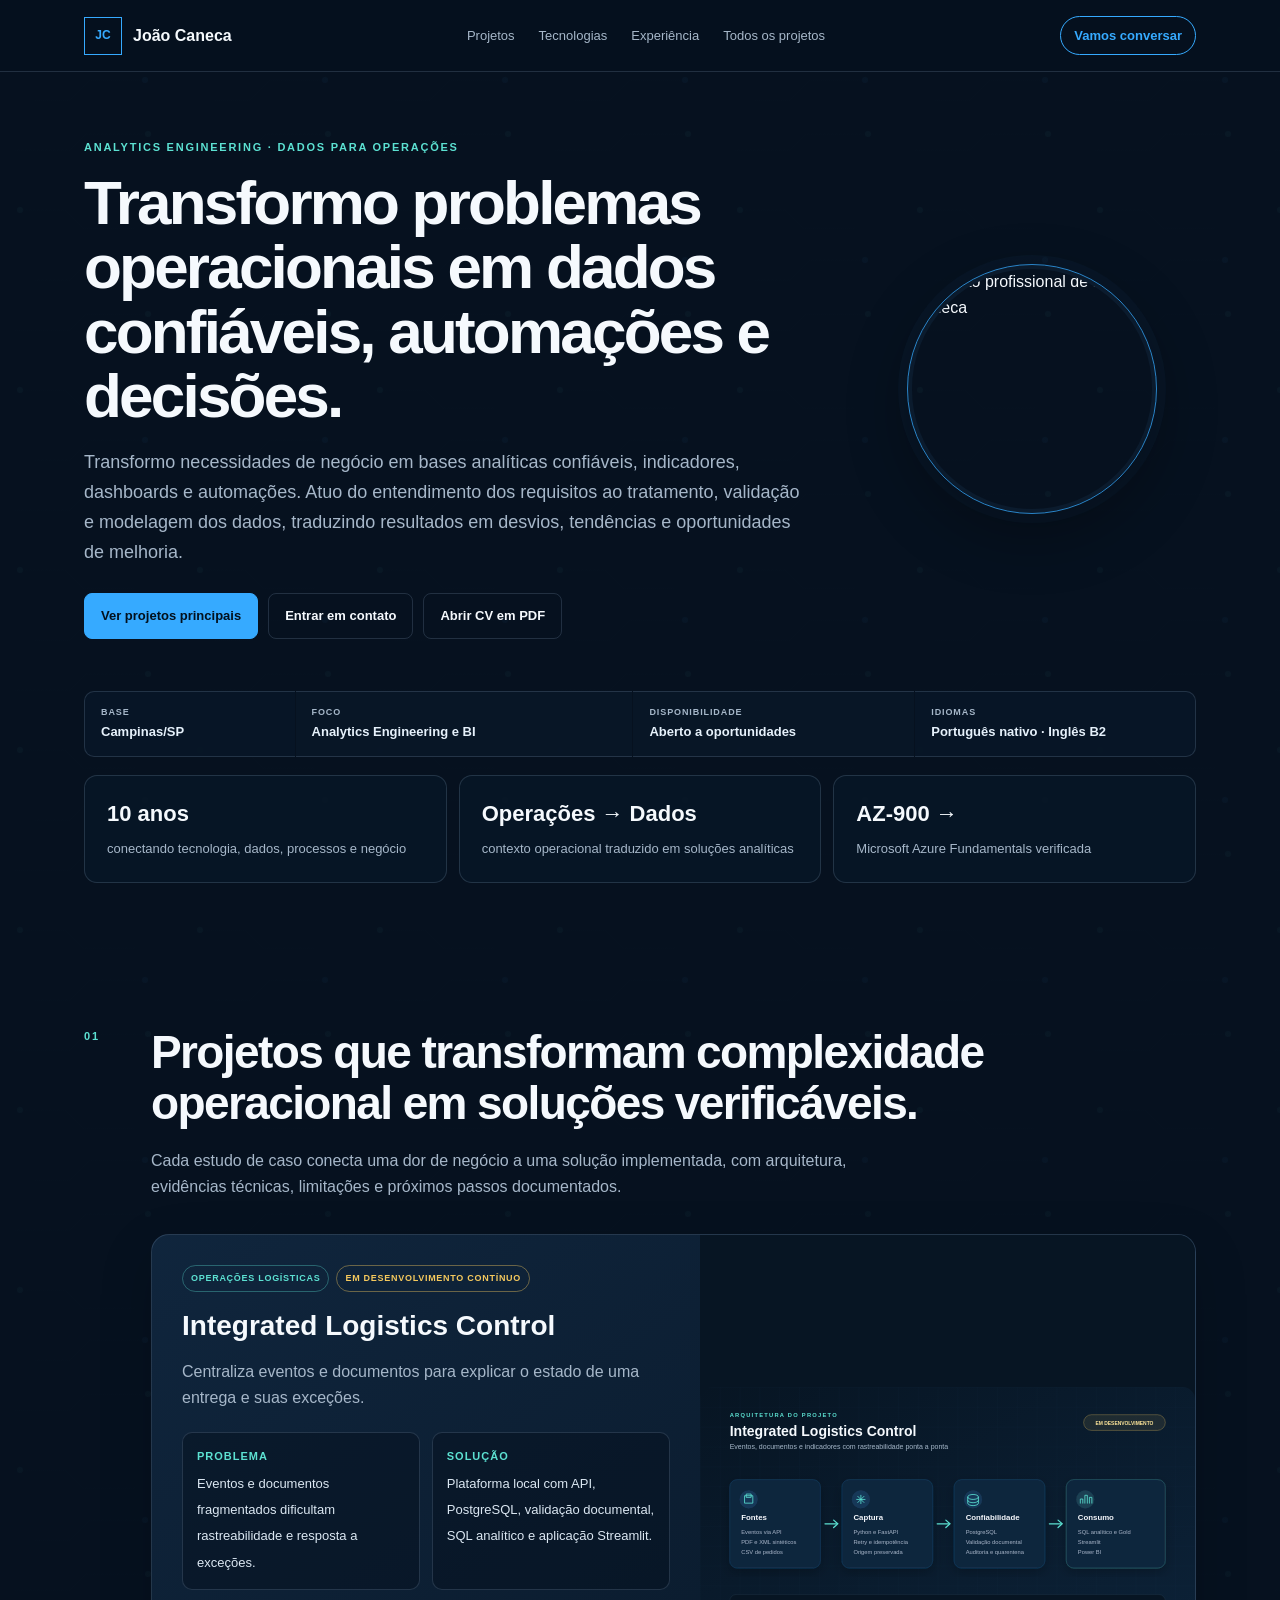
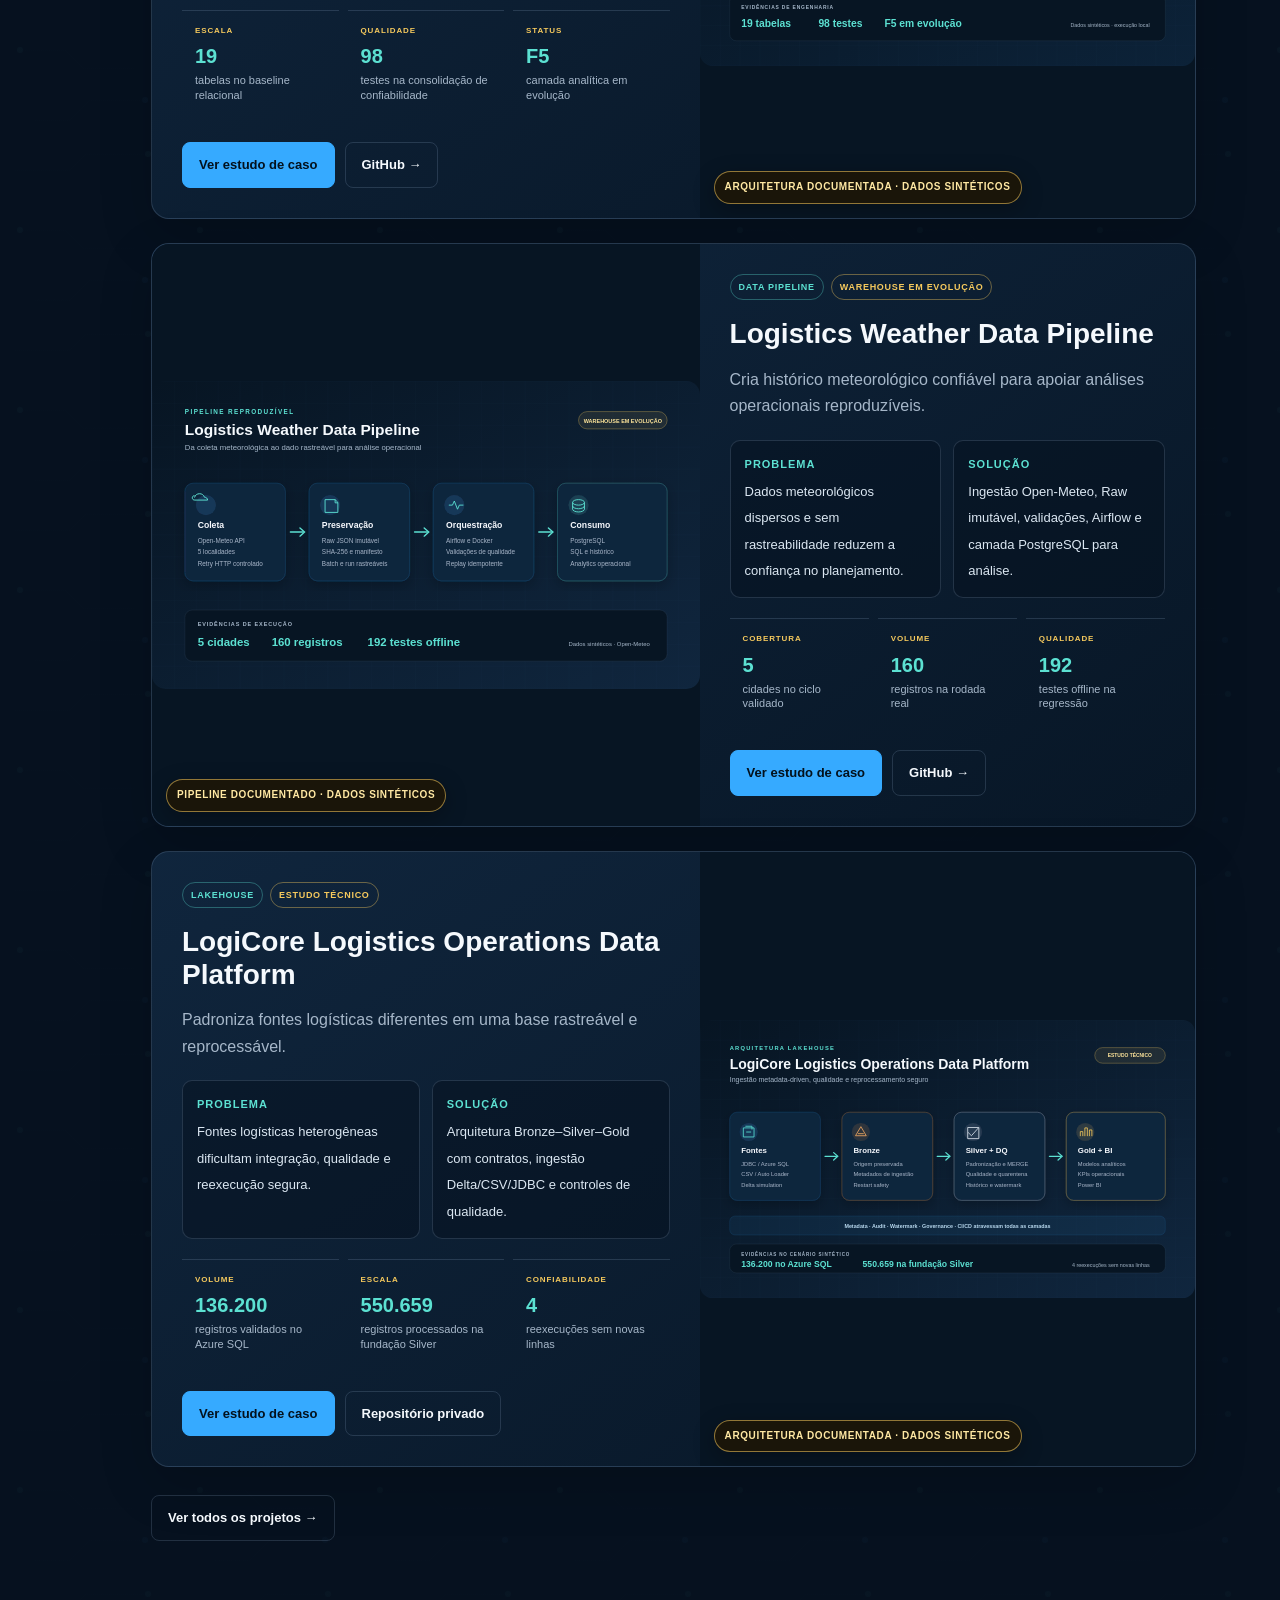
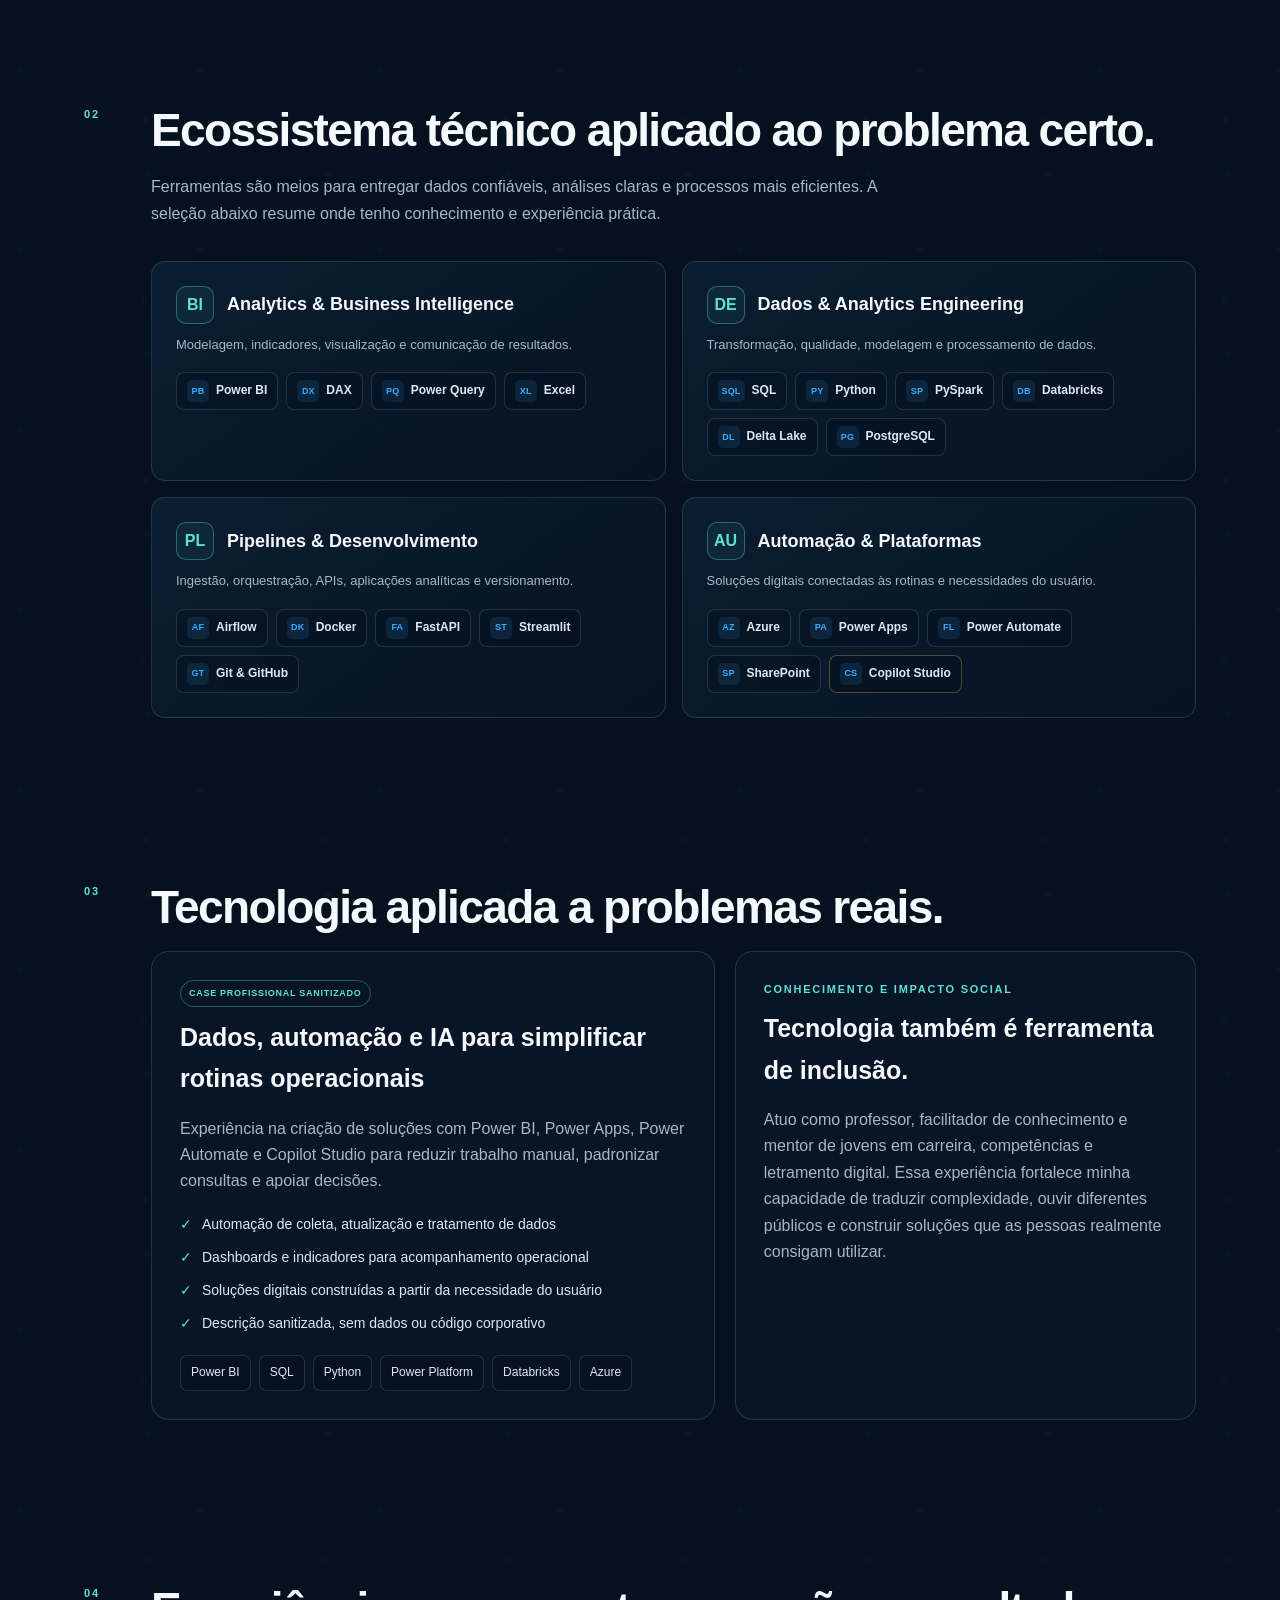
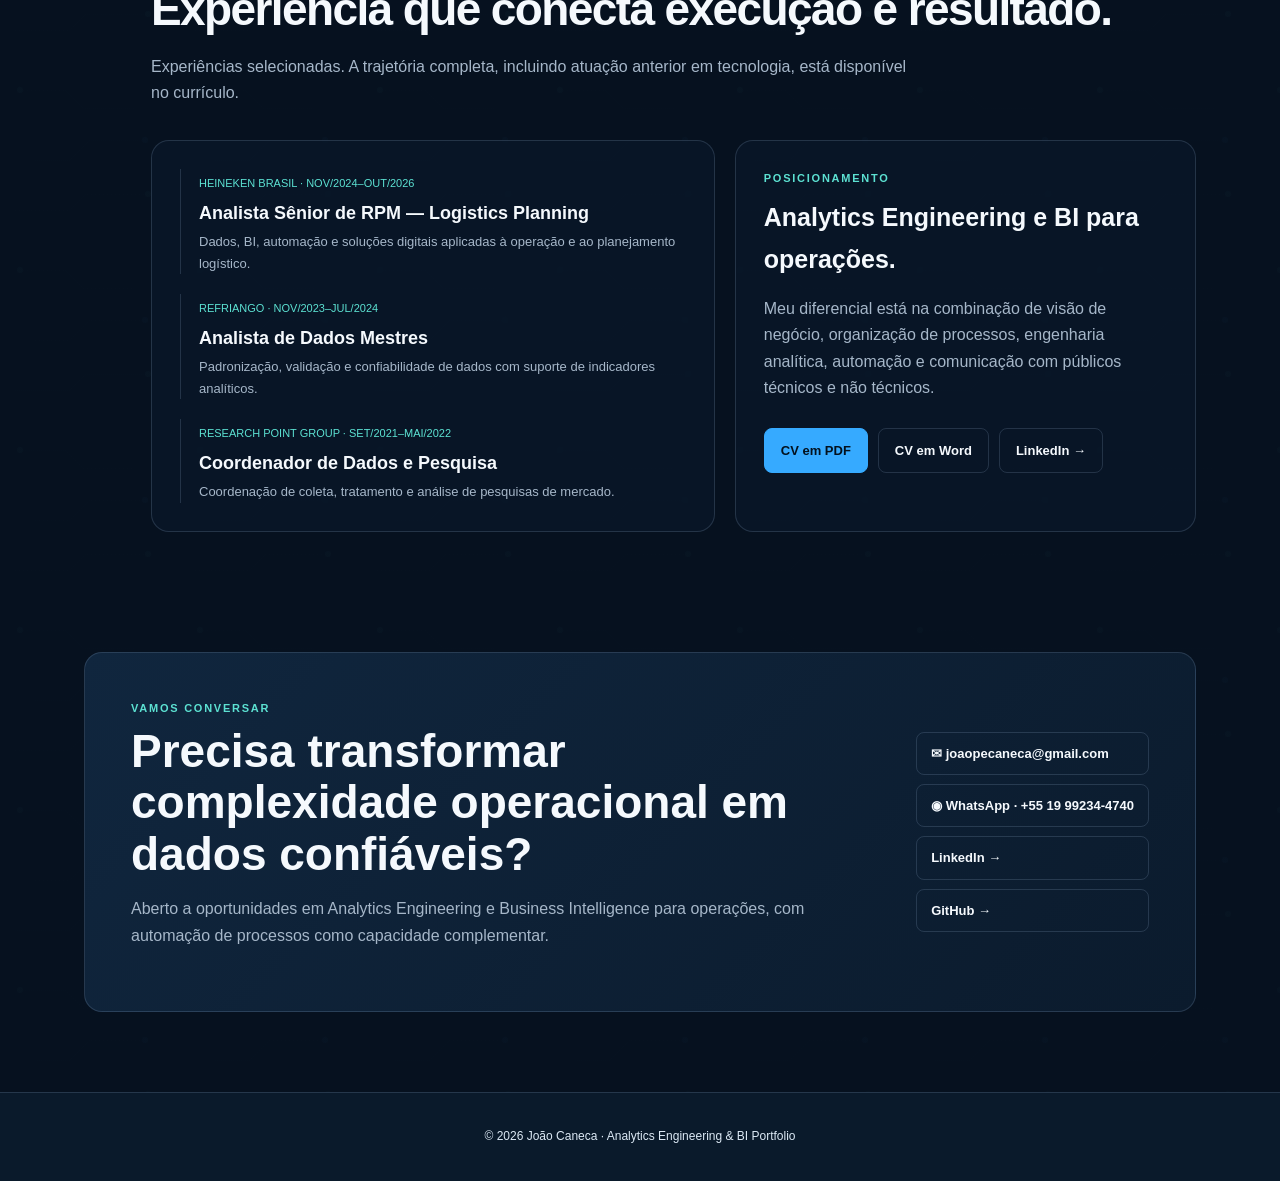
==== commit 514373bb: "feat: refine professional summary and contact conversion" ====
--- a/index.html
+++ b/index.html
@@ -19,7 +19,7 @@
   </div></header>
   <main id="conteudo">
     <section class="section hero">
-      <div><div class="eyebrow">Analytics Engineering · Dados para Operações</div><h1>Transformo problemas operacionais em dados confiáveis, automações e decisões.</h1><p class="hero-copy">Conecto processos, tecnologia e necessidades reais do negócio para construir soluções analíticas com SQL, Python, Power BI e Databricks.</p><div class="focus-line">Objetivo principal: Analytics Engineering e BI para operações · Automação como capacidade complementar</div><div class="actions"><a class="btn primary" href="#projetos">Ver projetos principais</a><a class="btn" href="#contato">Entrar em contato</a><a class="btn" href="assets/CV_Joao_Caneca_Publico_Sanitizado.pdf">Abrir CV em PDF</a></div></div>
+      <div><div class="eyebrow">Analytics Engineering · Dados para Operações</div><h1>Transformo problemas operacionais em dados confiáveis, automações e decisões.</h1><p class="hero-copy">Transformo necessidades de negócio em bases analíticas confiáveis, indicadores, dashboards e automações. Atuo do entendimento dos requisitos ao tratamento, validação e modelagem dos dados, traduzindo resultados em desvios, tendências e oportunidades de melhoria.</p><div class="actions"><a class="btn primary" href="#projetos">Ver projetos principais</a><a class="btn" href="#contato">Entrar em contato</a><a class="btn" href="assets/CV_Joao_Caneca_Publico_Sanitizado.pdf">Abrir CV em PDF</a></div></div>
       <div class="portrait"><img src="https://avatars.githubusercontent.com/u/308931404?v=4" alt="Retrato profissional de João Caneca" width="460" height="460"></div>
     </section>
     <div class="recruiter-bar" aria-label="Informações para recrutadores"><div><span>Base</span><strong>Campinas/SP</strong></div><div><span>Foco</span><strong>Analytics Engineering e BI</strong></div><div><span>Disponibilidade</span><strong>Aberto a oportunidades</strong></div><div><span>Idiomas</span><strong>Português nativo · Inglês B2</strong></div></div>
@@ -46,6 +46,6 @@
 
     <section class="section" id="experiencia"><div class="section-head"><span class="eyebrow">04</span><h2>Experiência que conecta execução e resultado.</h2></div><p class="section-intro">Experiências selecionadas. A trajetória completa, incluindo atuação anterior em tecnologia, está disponível no currículo.</p><div class="impact-grid"><div class="timeline"><article class="role"><small>HEINEKEN BRASIL · NOV/2024–OUT/2026</small><h3>Analista Sênior de RPM — Logistics Planning</h3><p>Dados, BI, automação e soluções digitais aplicadas à operação e ao planejamento logístico.</p></article><article class="role"><small>REFRIANGO · NOV/2023–JUL/2024</small><h3>Analista de Dados Mestres</h3><p>Padronização, validação e confiabilidade de dados com suporte de indicadores analíticos.</p></article><article class="role"><small>RESEARCH POINT GROUP · SET/2021–MAI/2022</small><h3>Coordenador de Dados e Pesquisa</h3><p>Coordenação de coleta, tratamento e análise de pesquisas de mercado.</p></article></div><article class="impact-card"><div class="eyebrow">Posicionamento</div><h3>Analytics Engineering e BI para operações.</h3><p>Meu diferencial está na combinação de visão de negócio, organização de processos, engenharia analítica, automação e comunicação com públicos técnicos e não técnicos.</p><div class="actions"><a class="btn primary" href="assets/CV_Joao_Caneca_Publico_Sanitizado.pdf">CV em PDF</a><a class="btn" href="assets/CV_Joao_Caneca_Publico_Sanitizado.docx">CV em Word</a><a class="btn" target="_blank" rel="noopener" href="https://www.linkedin.com/in/joao-caneca/">LinkedIn →</a></div></article></div></section>
   </main>
-  <section class="contact" id="contato"><div><div class="eyebrow">Vamos conversar</div><h2>Precisa transformar complexidade operacional em dados confiáveis?</h2><p>Aberto a oportunidades em Analytics Engineering e Business Intelligence para operações, com automação de processos como capacidade complementar.</p></div><div class="contact-links"><a href="mailto:joaopecaneca@gmail.com">✉ joaopecaneca@gmail.com</a><a href="tel:+5519992344740">☎ +55 19 99234-4740</a><a target="_blank" rel="noopener" href="https://www.linkedin.com/in/joao-caneca/">LinkedIn →</a><a target="_blank" rel="noopener" href="https://github.com/Soba-Jopeca">GitHub →</a></div></section>
-  <footer><span>João Caneca · Campinas/SP</span><span>Analytics Engineering · BI · Automação</span></footer><button class="back-top" type="button" aria-label="Voltar ao topo">↑</button><script src="assets/site.js"></script>
+  <section class="contact" id="contato"><div><div class="eyebrow">Vamos conversar</div><h2>Precisa transformar complexidade operacional em dados confiáveis?</h2><p>Aberto a oportunidades em Analytics Engineering e Business Intelligence para operações, com automação de processos como capacidade complementar.</p></div><div class="contact-links"><a href="mailto:joaopecaneca@gmail.com">✉ joaopecaneca@gmail.com</a><a target="_blank" rel="noopener" href="https://wa.me/5519992344740" aria-label="Conversar com João Caneca pelo WhatsApp">◉ WhatsApp · +55 19 99234-4740</a><a target="_blank" rel="noopener" href="https://www.linkedin.com/in/joao-caneca/">LinkedIn →</a><a target="_blank" rel="noopener" href="https://github.com/Soba-Jopeca">GitHub →</a></div></section>
+  <footer class="site-footer"><span>© <span data-current-year>2026</span> João Caneca · Analytics Engineering &amp; BI Portfolio</span></footer><button class="back-top" type="button" aria-label="Voltar ao topo">↑</button><script src="assets/site.js"></script>
 </body></html>
--- a/assets/site.css
+++ b/assets/site.css
@@ -31,7 +31,7 @@
 .timeline{display:grid;gap:20px}.role{padding-left:18px;border-left:1px solid var(--line)}.role small{color:var(--cyan);font-size:11px}.role h3{font-size:18px;margin:3px 0}.role p{color:var(--muted);font-size:13px;margin:0}
 .tech-row{display:flex;gap:8px;flex-wrap:wrap;margin-top:20px}.tech{padding:7px 10px;border:1px solid var(--line);border-radius:7px;color:#dce9f5;font-size:12px;background:rgba(5,16,29,.4)}
 .contact{max-width:calc(var(--max) - 48px);margin:38px auto 80px;padding:46px;background:linear-gradient(135deg,var(--panel-2),var(--panel));border:1px solid var(--line);border-radius:var(--radius);display:grid;grid-template-columns:1fr auto;gap:32px;align-items:center}.contact h2{font-size:clamp(29px,4vw,46px);line-height:1.12;margin:9px 0}.contact p{color:var(--muted)}.contact-links{display:grid;gap:9px}.contact-links a{padding:10px 14px;border:1px solid var(--line);border-radius:8px;font-size:13px;font-weight:800}.contact-links a:hover{border-color:var(--blue);color:var(--blue)}
-footer{max-width:var(--max);margin:auto;padding:26px 24px;border-top:1px solid var(--line);color:var(--muted);font-size:12px;display:flex;justify-content:space-between}.back-top{position:fixed;right:18px;bottom:18px;width:44px;height:44px;border-radius:50%;border:1px solid var(--line);background:rgba(6,17,31,.9);color:var(--text);cursor:pointer;opacity:0;pointer-events:none;transition:.2s}.back-top.visible{opacity:1;pointer-events:auto}.back-top:hover{background:var(--blue);color:#03111d}
+footer{max-width:var(--max);margin:auto;padding:26px 24px;border-top:1px solid var(--line);color:var(--muted);font-size:12px;display:flex;justify-content:space-between}.site-footer{max-width:none;justify-content:center;padding:34px 24px;background:rgba(11,27,45,.9);color:#dce9f5;text-align:center}.back-top{position:fixed;right:18px;bottom:18px;width:44px;height:44px;border-radius:50%;border:1px solid var(--line);background:rgba(6,17,31,.9);color:var(--text);cursor:pointer;opacity:0;pointer-events:none;transition:.2s}.back-top.visible{opacity:1;pointer-events:auto}.back-top:hover{background:var(--blue);color:#03111d}
 .page-hero{max-width:var(--max);margin:auto;padding:74px 24px 46px}.page-hero p{max-width:760px;color:var(--muted);font-size:18px}.crumbs{color:var(--muted);font-size:12px;margin-bottom:20px}.crumbs a{color:var(--blue)}
 .project-grid{max-width:var(--max);margin:auto;padding:20px 24px 82px;display:grid;grid-template-columns:repeat(3,1fr);gap:16px}.mini-card{padding:24px;border:1px solid var(--line);border-radius:14px;background:rgba(9,24,41,.8);display:flex;flex-direction:column}.mini-card h2,.mini-card h3{font-size:22px;line-height:1.2;margin:14px 0 8px}.mini-card p{color:var(--muted);font-size:14px;flex:1}.mini-card .btn{align-self:flex-start;margin-top:16px}
 .portfolio-group{max-width:var(--max);margin:auto;padding:16px 24px 10px}.portfolio-group+.portfolio-group{padding-top:14px}.portfolio-group-head{display:flex;align-items:end;justify-content:space-between;gap:24px;margin-bottom:18px}.portfolio-group-head h2{font-size:29px;line-height:1.15;margin:0}.portfolio-group-head p{max-width:560px;margin:0;color:var(--muted);font-size:14px}.portfolio-group .project-grid{padding:0 0 58px}.portfolio-group.secondary .mini-card{background:rgba(7,19,32,.64)}
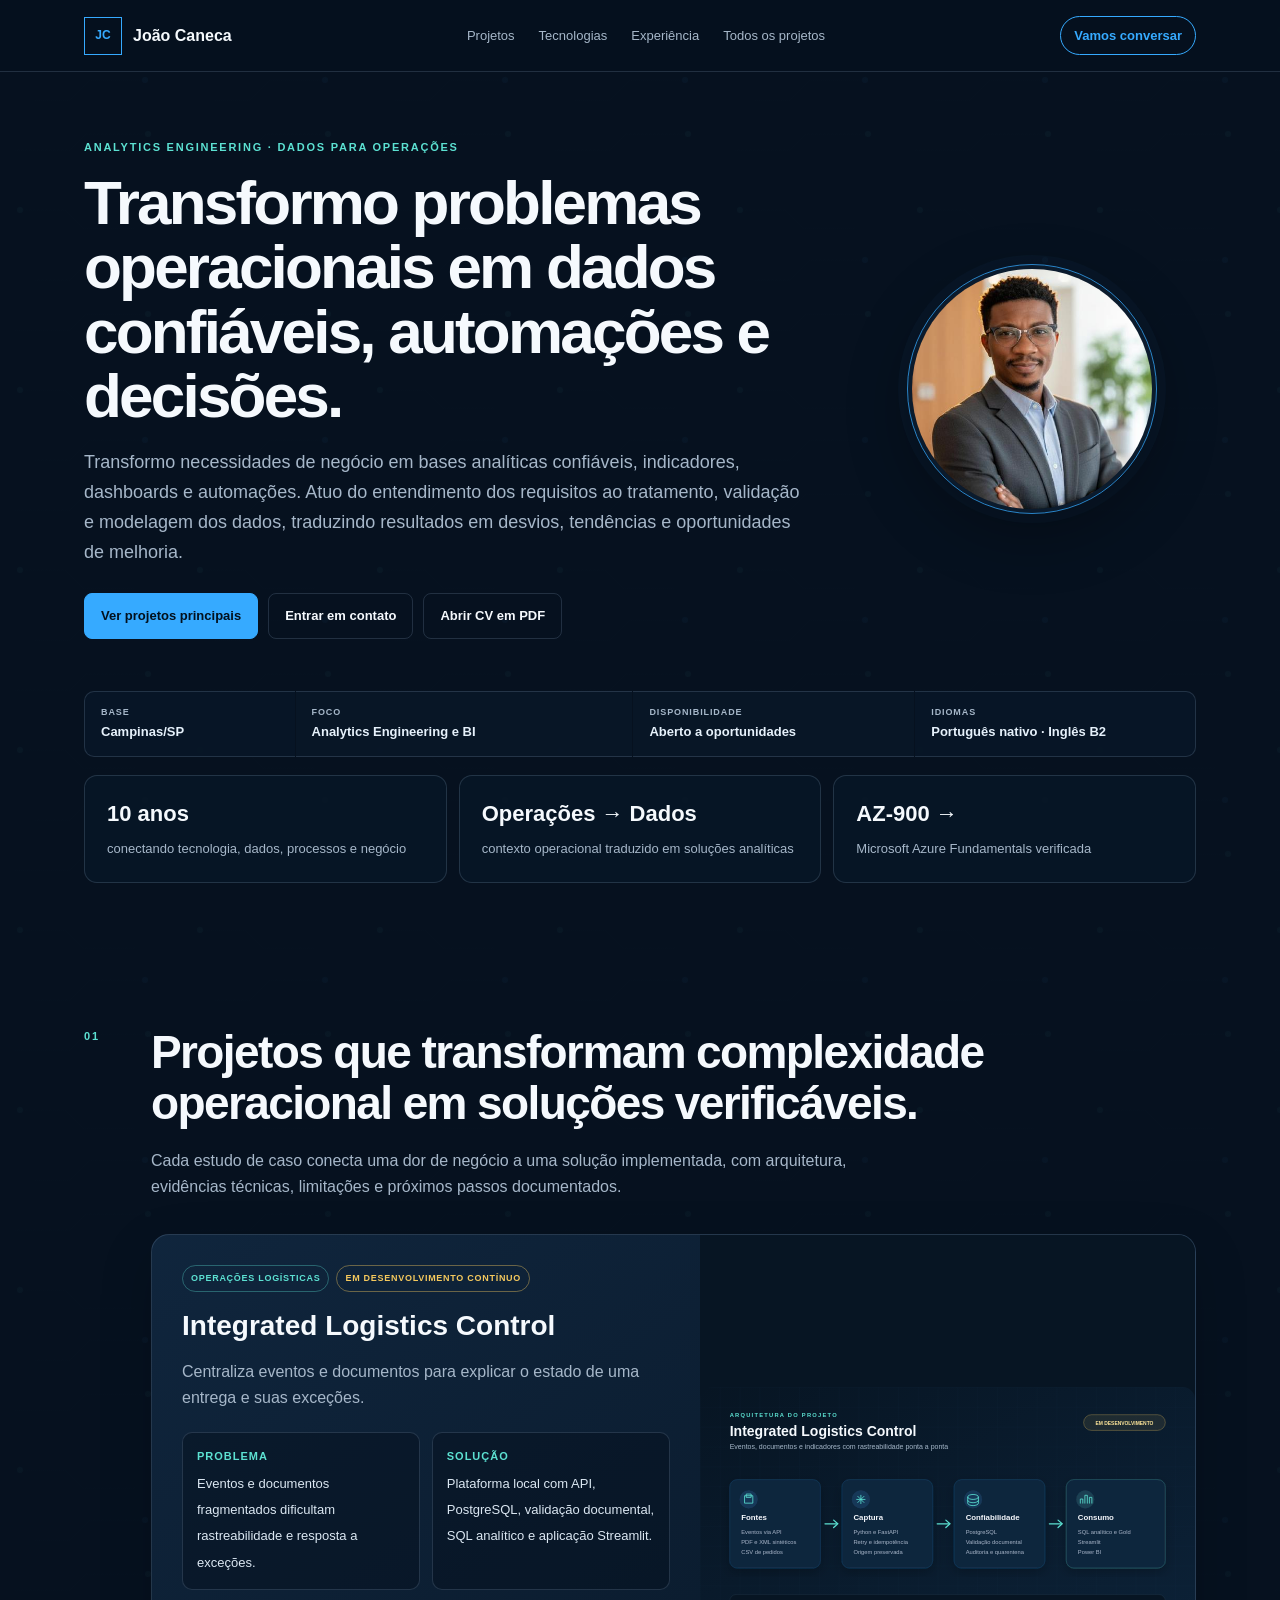
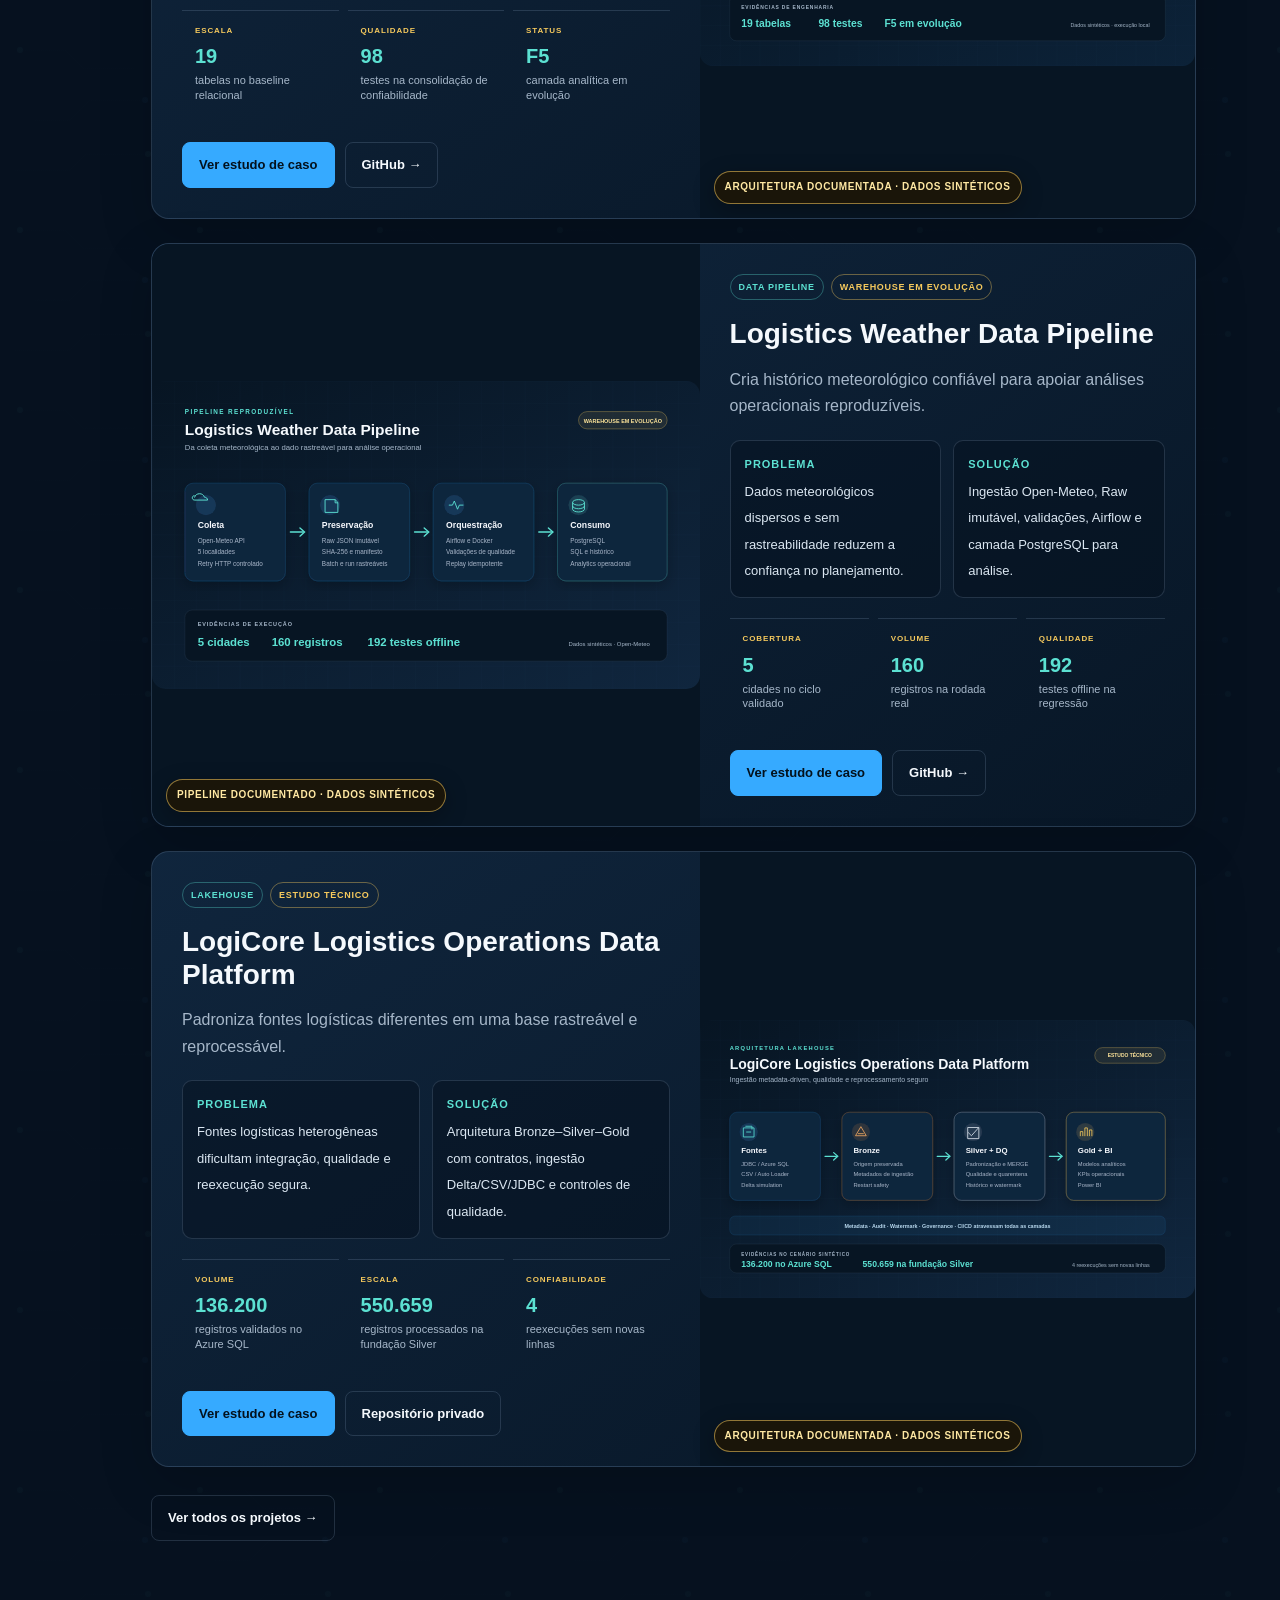
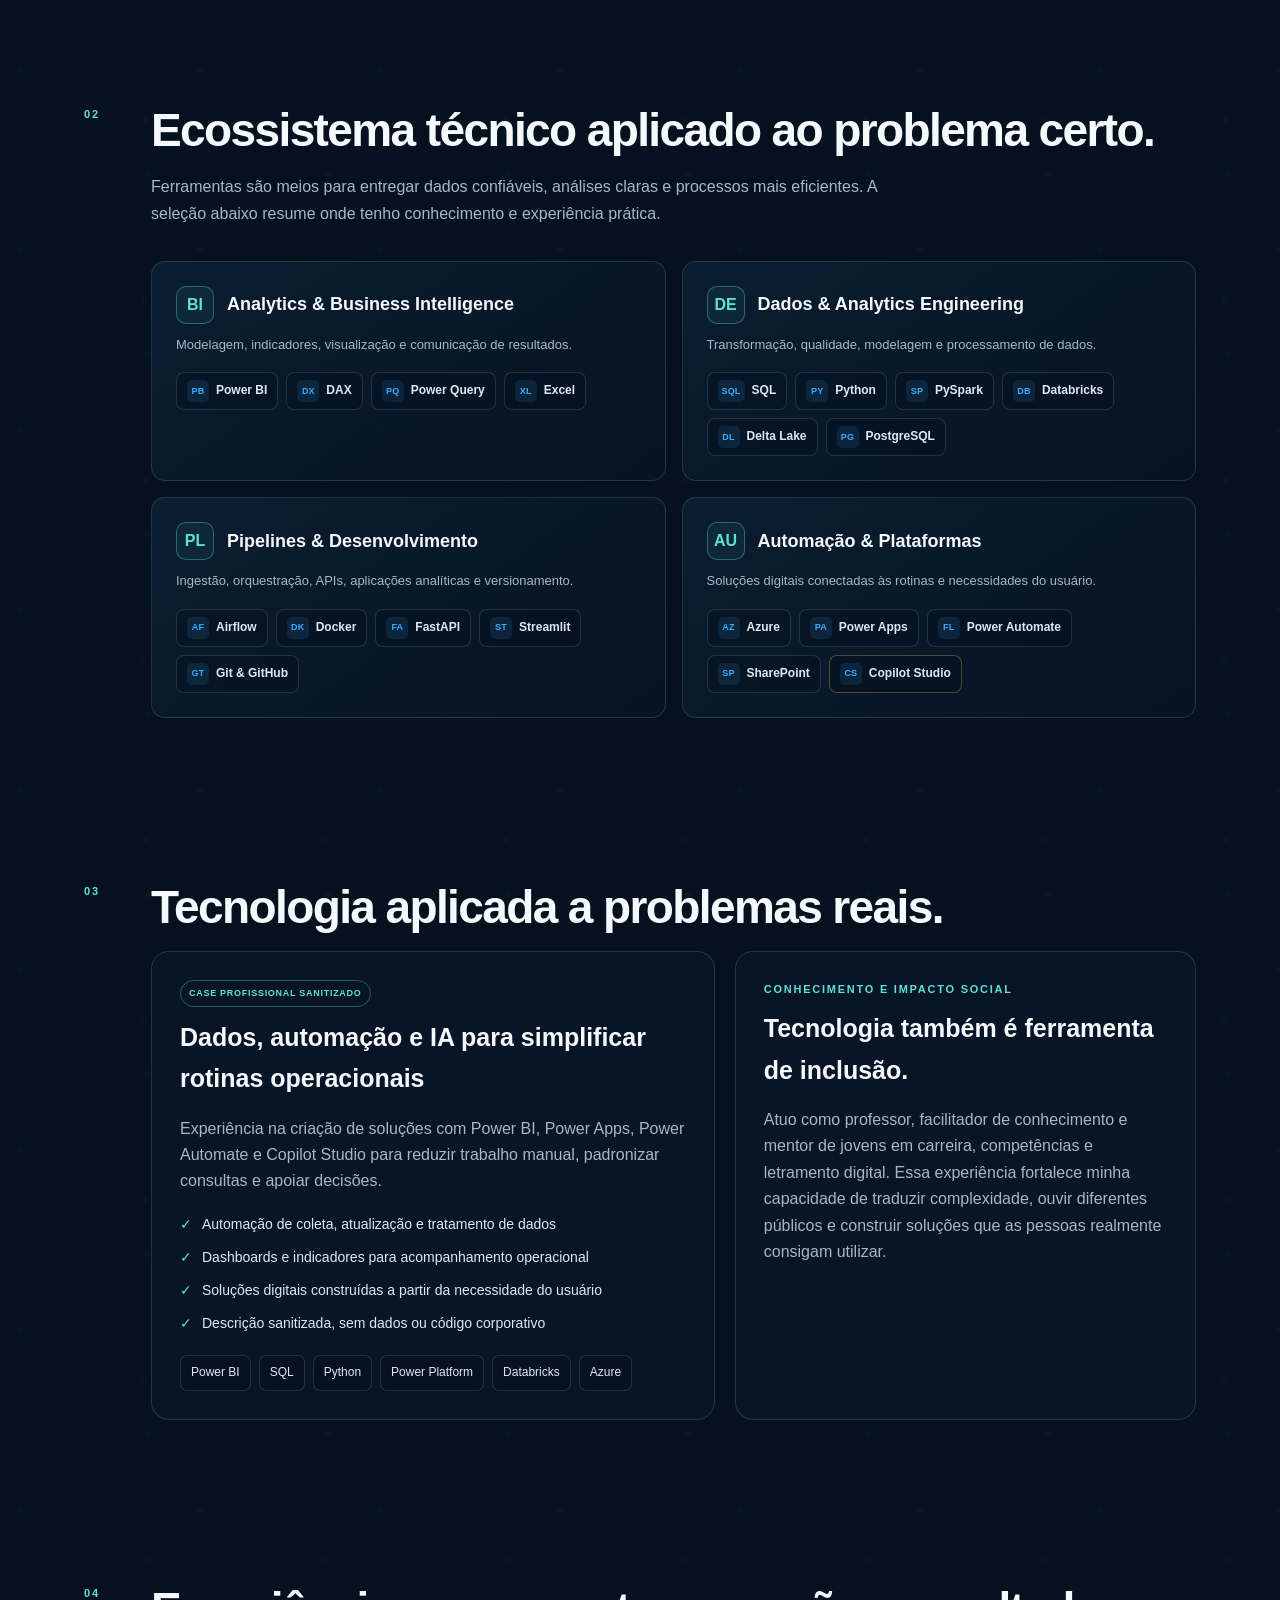
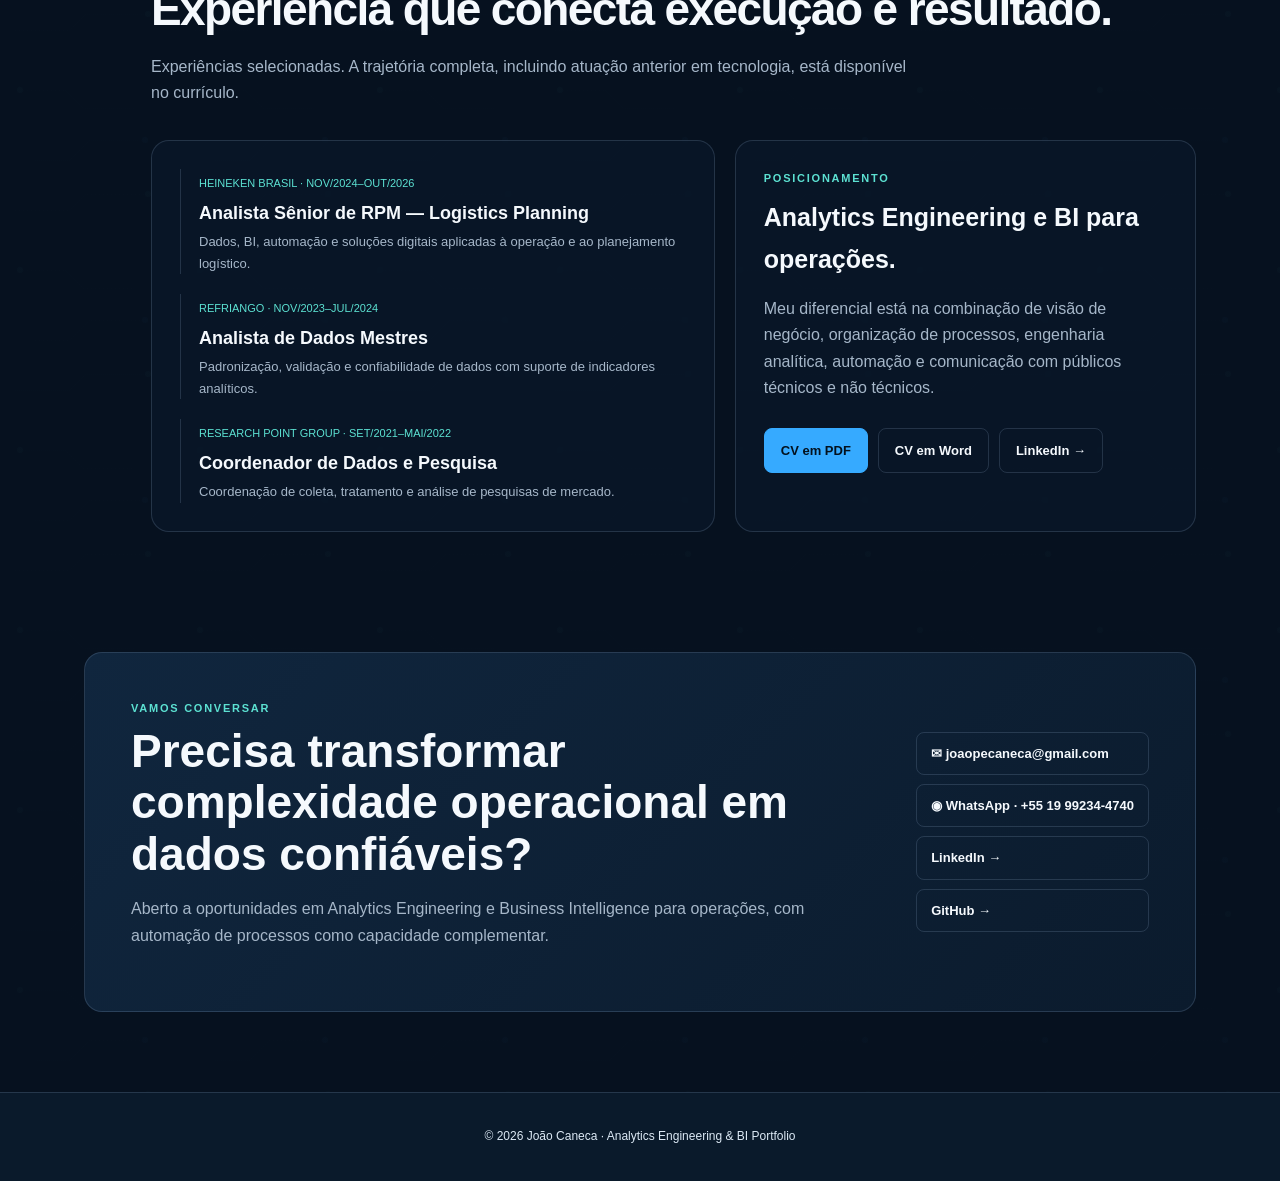
==== commit 8eea6480: "feat: add branded social preview and local profile photo" ====
--- a/index.html
+++ b/index.html
@@ -5,7 +5,7 @@
   <title>João Caneca — Analytics Engineering e Dados para Operações</title>
   <meta name="description" content="Portfólio de João Caneca: Analytics Engineering, Business Intelligence e automação aplicados a operações.">
   <meta name="robots" content="index,follow"><link rel="canonical" href="https://soba-jopeca.github.io/">
-  <meta property="og:title" content="João Caneca — Analytics Engineering e Dados para Operações"><meta property="og:description" content="Projetos que conectam problemas operacionais, dados confiáveis e decisões de negócio."><meta property="og:type" content="website"><meta property="og:url" content="https://soba-jopeca.github.io/"><meta property="og:image" content="https://soba-jopeca.github.io/assets/ilc-concept.webp"><meta name="twitter:card" content="summary_large_image"><meta name="twitter:title" content="João Caneca — Analytics Engineering e Dados para Operações"><meta name="twitter:description" content="Projetos que conectam problemas operacionais, dados confiáveis e decisões de negócio."><meta name="twitter:image" content="https://soba-jopeca.github.io/assets/ilc-concept.webp">
+  <meta property="og:title" content="João Caneca — Analytics Engineering e Dados para Operações"><meta property="og:description" content="Projetos que conectam problemas operacionais, dados confiáveis e decisões de negócio."><meta property="og:type" content="website"><meta property="og:url" content="https://soba-jopeca.github.io/"><meta property="og:image" content="https://soba-jopeca.github.io/assets/joao-caneca-social-preview.jpg"><meta property="og:image:type" content="image/jpeg"><meta property="og:image:width" content="1200"><meta property="og:image:height" content="630"><meta property="og:image:alt" content="João Caneca — Analytics Engineering, Business Intelligence e Automação"><meta name="twitter:card" content="summary_large_image"><meta name="twitter:title" content="João Caneca — Analytics Engineering e Dados para Operações"><meta name="twitter:description" content="Projetos que conectam problemas operacionais, dados confiáveis e decisões de negócio."><meta name="twitter:image" content="https://soba-jopeca.github.io/assets/joao-caneca-social-preview.jpg"><meta name="twitter:image:alt" content="João Caneca — Analytics Engineering, Business Intelligence e Automação">
   <link rel="icon" href="assets/favicon.svg" type="image/svg+xml"><link rel="stylesheet" href="assets/site.css">
   <script type="application/ld+json">{"@context":"https://schema.org","@type":"Person","name":"João Caneca","url":"https://soba-jopeca.github.io/","sameAs":["https://github.com/Soba-Jopeca","https://www.linkedin.com/in/joao-caneca/"],"jobTitle":"Analytics Engineer | Data & BI","address":{"@type":"PostalAddress","addressLocality":"Campinas","addressRegion":"SP","addressCountry":"BR"},"knowsAbout":["Analytics Engineering","Business Intelligence","SQL","Python","Power BI","Databricks","Automação de Processos"]}</script>
 </head>
@@ -20,7 +20,7 @@
   <main id="conteudo">
     <section class="section hero">
       <div><div class="eyebrow">Analytics Engineering · Dados para Operações</div><h1>Transformo problemas operacionais em dados confiáveis, automações e decisões.</h1><p class="hero-copy">Transformo necessidades de negócio em bases analíticas confiáveis, indicadores, dashboards e automações. Atuo do entendimento dos requisitos ao tratamento, validação e modelagem dos dados, traduzindo resultados em desvios, tendências e oportunidades de melhoria.</p><div class="actions"><a class="btn primary" href="#projetos">Ver projetos principais</a><a class="btn" href="#contato">Entrar em contato</a><a class="btn" href="assets/CV_Joao_Caneca_Publico_Sanitizado.pdf">Abrir CV em PDF</a></div></div>
-      <div class="portrait"><img src="https://avatars.githubusercontent.com/u/308931404?v=4" alt="Retrato profissional de João Caneca" width="460" height="460"></div>
+      <div class="portrait"><img src="assets/joao-caneca-profile.jpg" alt="Retrato profissional de João Caneca" width="460" height="460" fetchpriority="high"></div>
     </section>
     <div class="recruiter-bar" aria-label="Informações para recrutadores"><div><span>Base</span><strong>Campinas/SP</strong></div><div><span>Foco</span><strong>Analytics Engineering e BI</strong></div><div><span>Disponibilidade</span><strong>Aberto a oportunidades</strong></div><div><span>Idiomas</span><strong>Português nativo · Inglês B2</strong></div></div>
     <div class="proof-strip" aria-label="Resumo profissional"><div class="proof"><strong>10 anos</strong><span>conectando tecnologia, dados, processos e negócio</span></div><div class="proof"><strong>Operações → Dados</strong><span>contexto operacional traduzido em soluções analíticas</span></div><a class="proof" target="_blank" rel="noopener" href="https://learn.microsoft.com/api/credentials/share/pt-br/JopeCaneca/215937EF058F4C33?sharingId=A9AF119D516C8B7C"><strong>AZ-900 →</strong><span>Microsoft Azure Fundamentals verificada</span></a></div>
@@ -46,6 +46,6 @@
 
     <section class="section" id="experiencia"><div class="section-head"><span class="eyebrow">04</span><h2>Experiência que conecta execução e resultado.</h2></div><p class="section-intro">Experiências selecionadas. A trajetória completa, incluindo atuação anterior em tecnologia, está disponível no currículo.</p><div class="impact-grid"><div class="timeline"><article class="role"><small>HEINEKEN BRASIL · NOV/2024–OUT/2026</small><h3>Analista Sênior de RPM — Logistics Planning</h3><p>Dados, BI, automação e soluções digitais aplicadas à operação e ao planejamento logístico.</p></article><article class="role"><small>REFRIANGO · NOV/2023–JUL/2024</small><h3>Analista de Dados Mestres</h3><p>Padronização, validação e confiabilidade de dados com suporte de indicadores analíticos.</p></article><article class="role"><small>RESEARCH POINT GROUP · SET/2021–MAI/2022</small><h3>Coordenador de Dados e Pesquisa</h3><p>Coordenação de coleta, tratamento e análise de pesquisas de mercado.</p></article></div><article class="impact-card"><div class="eyebrow">Posicionamento</div><h3>Analytics Engineering e BI para operações.</h3><p>Meu diferencial está na combinação de visão de negócio, organização de processos, engenharia analítica, automação e comunicação com públicos técnicos e não técnicos.</p><div class="actions"><a class="btn primary" href="assets/CV_Joao_Caneca_Publico_Sanitizado.pdf">CV em PDF</a><a class="btn" href="assets/CV_Joao_Caneca_Publico_Sanitizado.docx">CV em Word</a><a class="btn" target="_blank" rel="noopener" href="https://www.linkedin.com/in/joao-caneca/">LinkedIn →</a></div></article></div></section>
   </main>
-  <section class="contact" id="contato"><div><div class="eyebrow">Vamos conversar</div><h2>Precisa transformar complexidade operacional em dados confiáveis?</h2><p>Aberto a oportunidades em Analytics Engineering e Business Intelligence para operações, com automação de processos como capacidade complementar.</p></div><div class="contact-links"><a href="mailto:joaopecaneca@gmail.com">✉ joaopecaneca@gmail.com</a><a target="_blank" rel="noopener" href="https://wa.me/5519992344740" aria-label="Conversar com João Caneca pelo WhatsApp">◉ WhatsApp · +55 19 99234-4740</a><a target="_blank" rel="noopener" href="https://www.linkedin.com/in/joao-caneca/">LinkedIn →</a><a target="_blank" rel="noopener" href="https://github.com/Soba-Jopeca">GitHub →</a></div></section>
+  <section class="contact" id="contato"><div><div class="eyebrow">Vamos conversar</div><h2>Precisa transformar complexidade operacional em dados confiáveis?</h2><p>Aberto a oportunidades em Analytics Engineering e Business Intelligence para operações, com automação de processos como capacidade complementar.</p></div><div class="contact-links"><a href="mailto:joaopecaneca@gmail.com">✉ joaopecaneca@gmail.com</a><a target="_blank" rel="noopener" href="https://wa.me/5519992344740?text=Ol%C3%A1%2C%20Jo%C3%A3o%21%20Conheci%20o%20seu%20portf%C3%B3lio%20e%20gostaria%20de%20conversar%20sobre%20uma%20oportunidade%20profissional." aria-label="Conversar com João Caneca pelo WhatsApp">◉ WhatsApp · +55 19 99234-4740</a><a target="_blank" rel="noopener" href="https://www.linkedin.com/in/joao-caneca/">LinkedIn →</a><a target="_blank" rel="noopener" href="https://github.com/Soba-Jopeca">GitHub →</a></div></section>
   <footer class="site-footer"><span>© <span data-current-year>2026</span> João Caneca · Analytics Engineering &amp; BI Portfolio</span></footer><button class="back-top" type="button" aria-label="Voltar ao topo">↑</button><script src="assets/site.js"></script>
 </body></html>
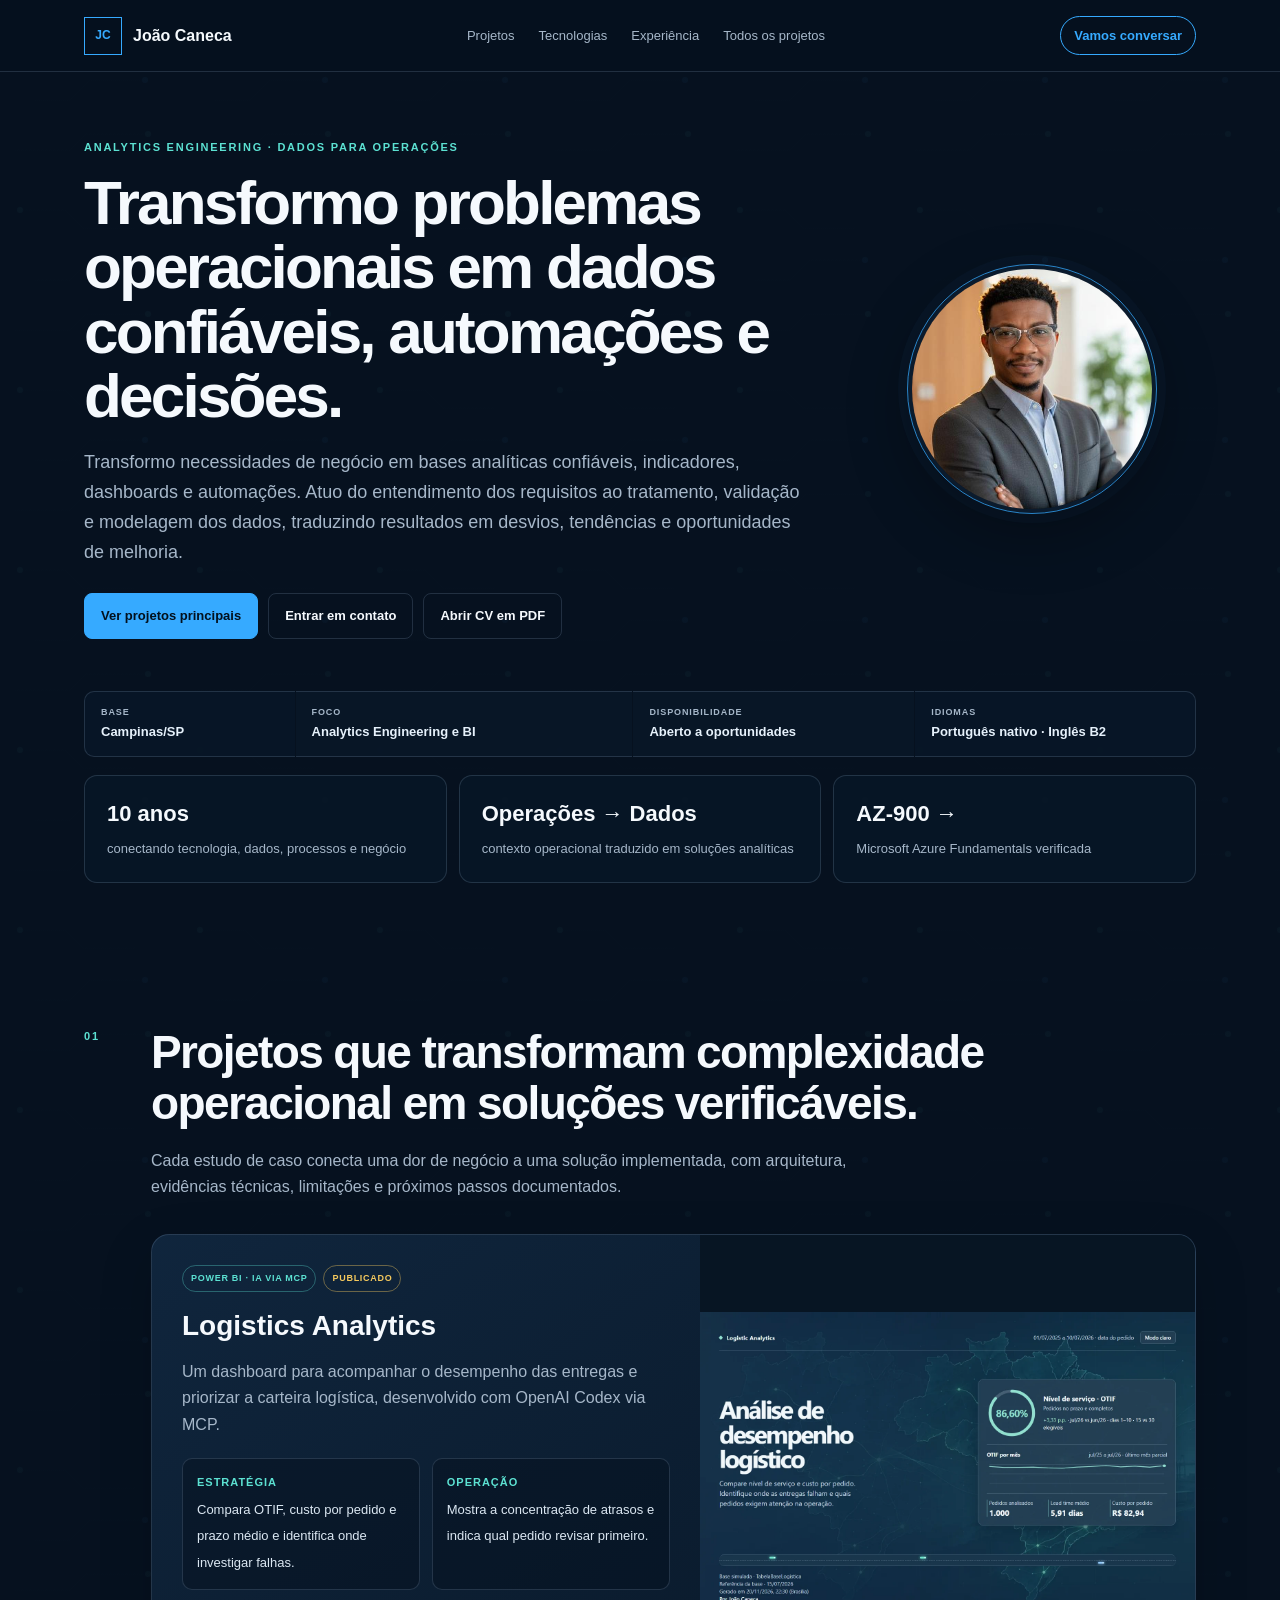
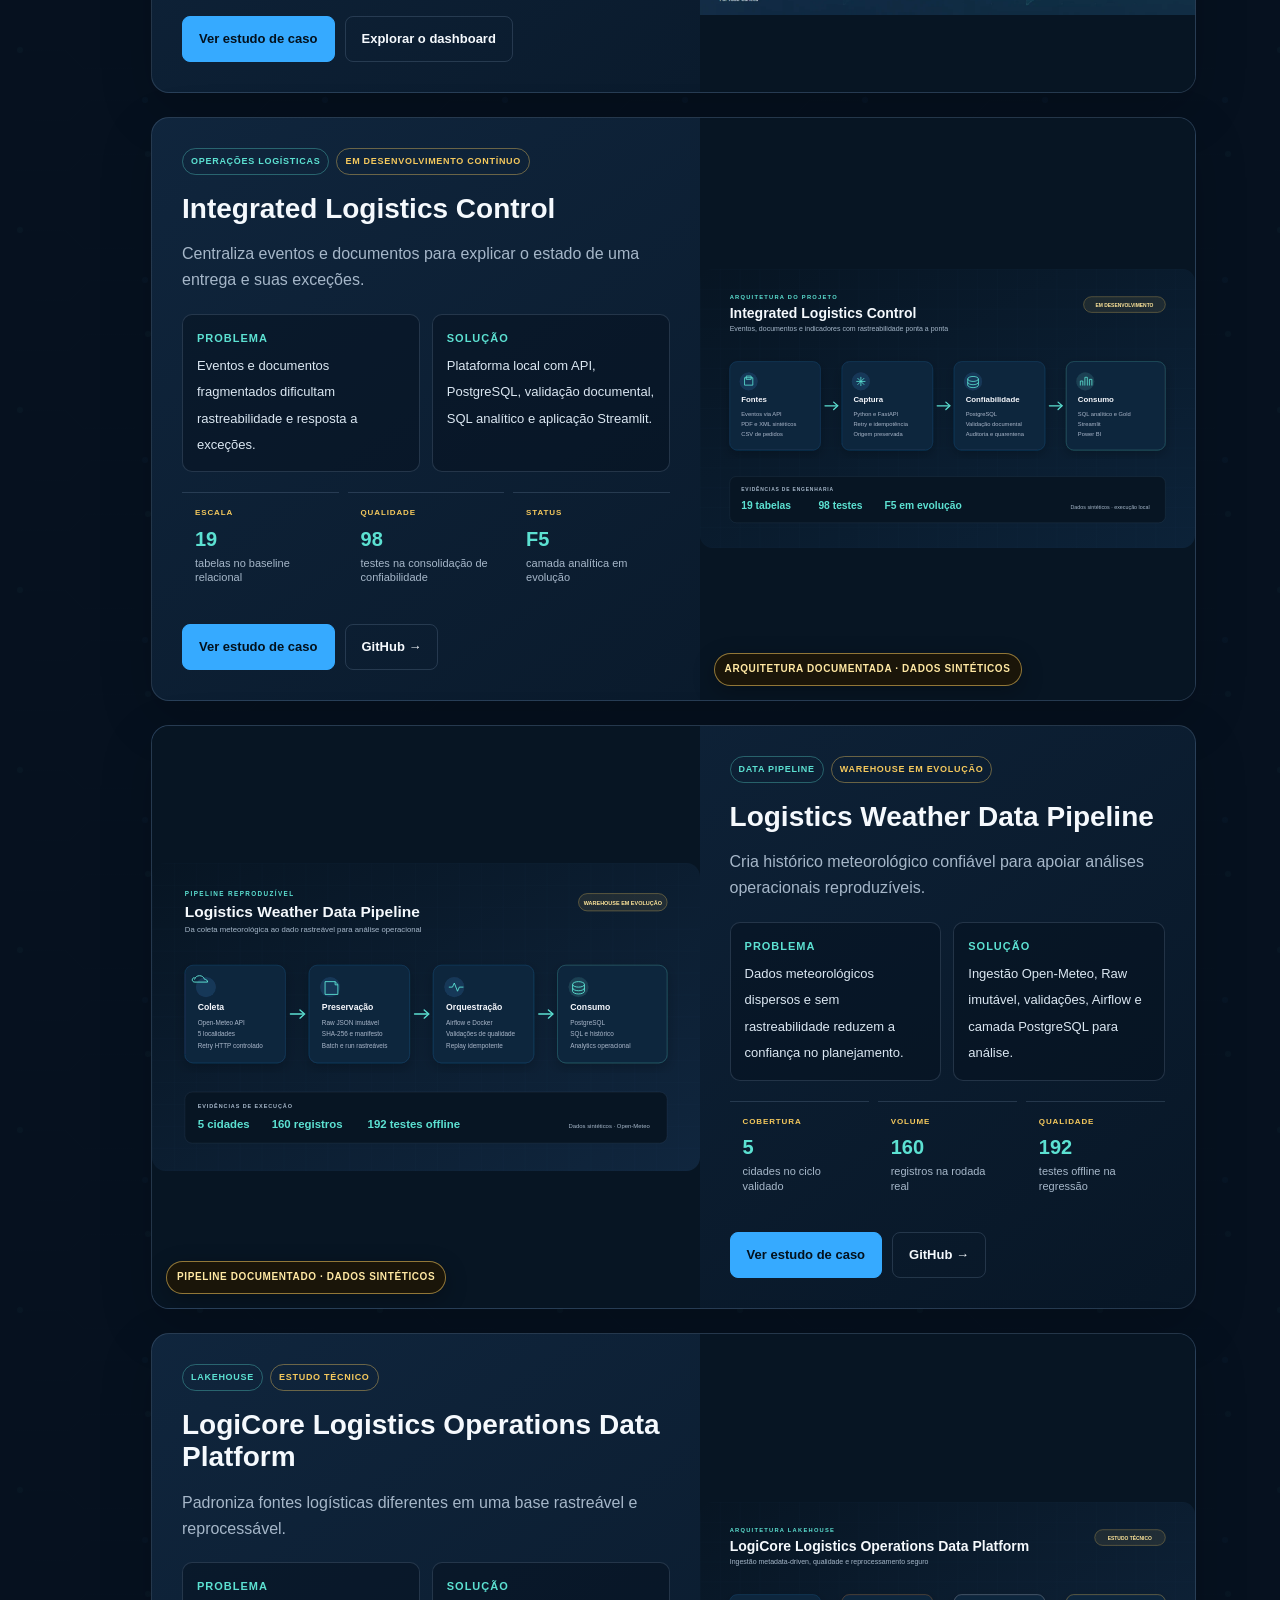
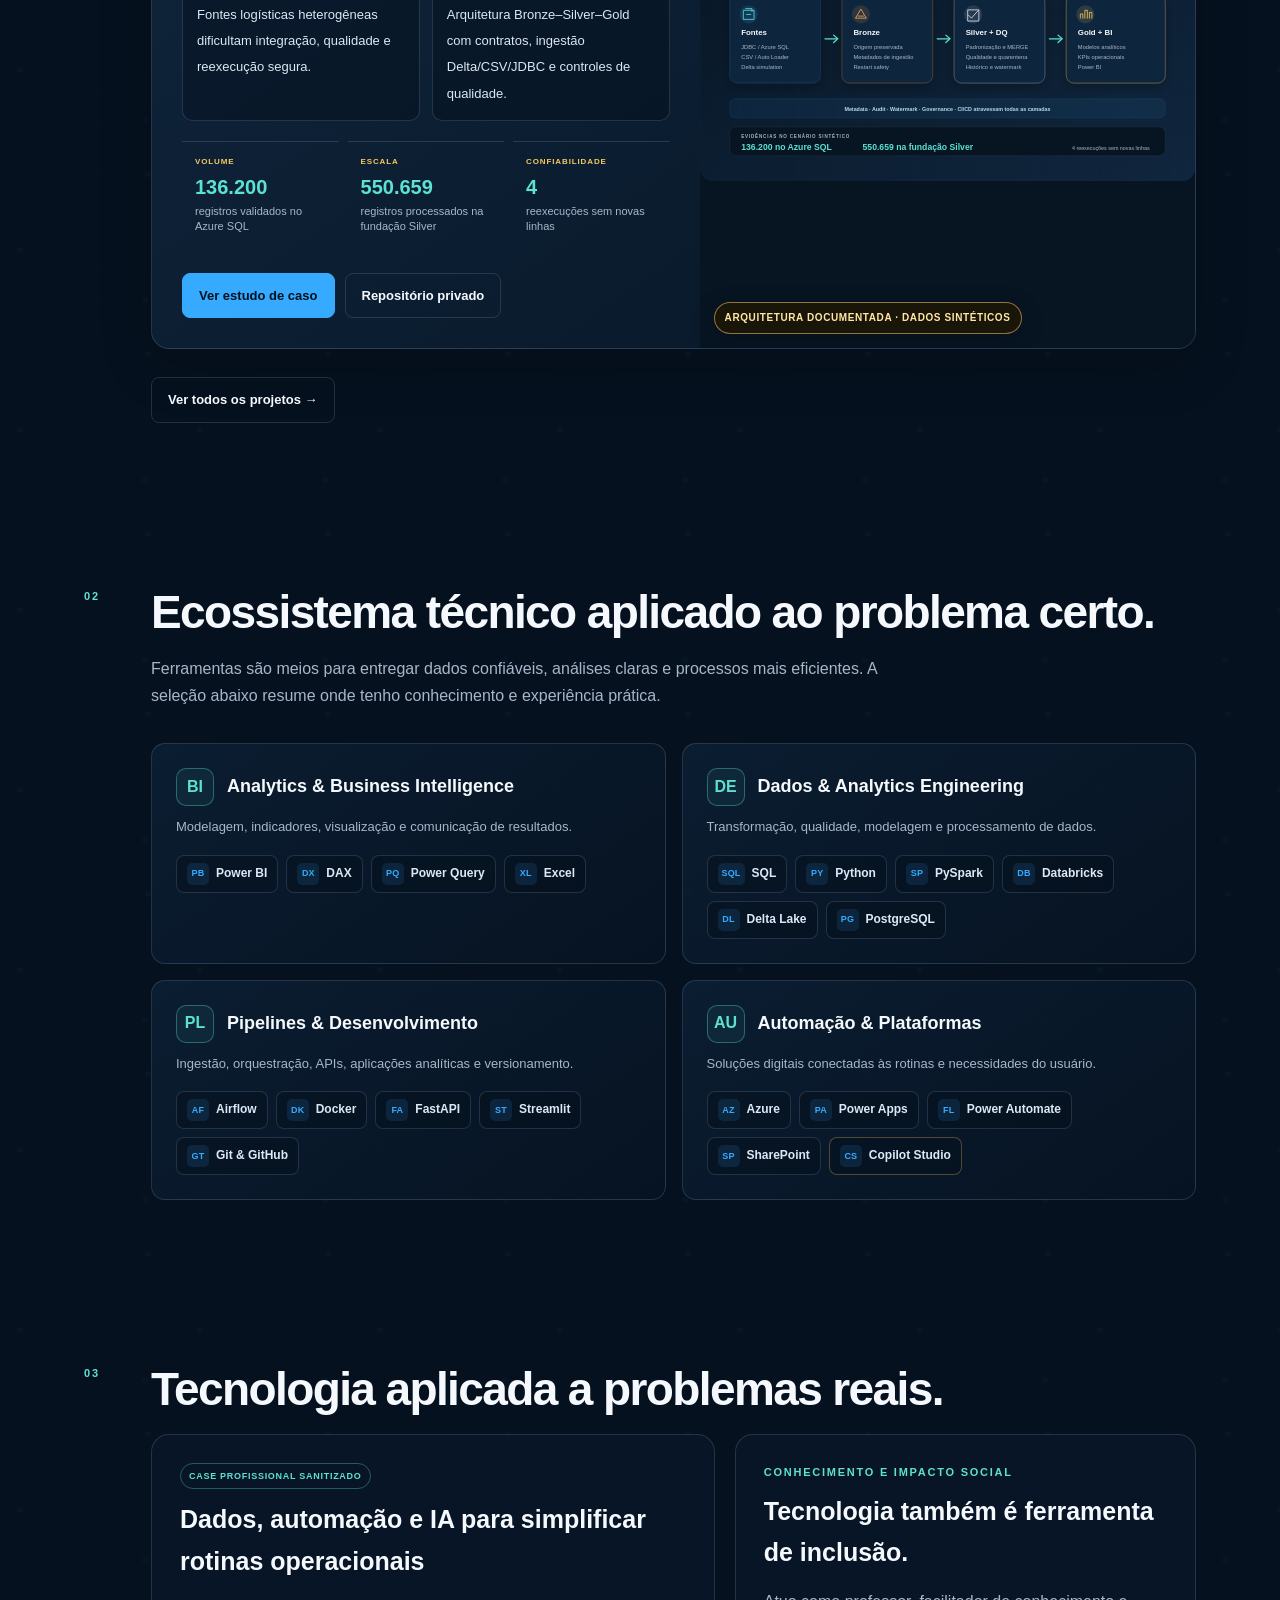
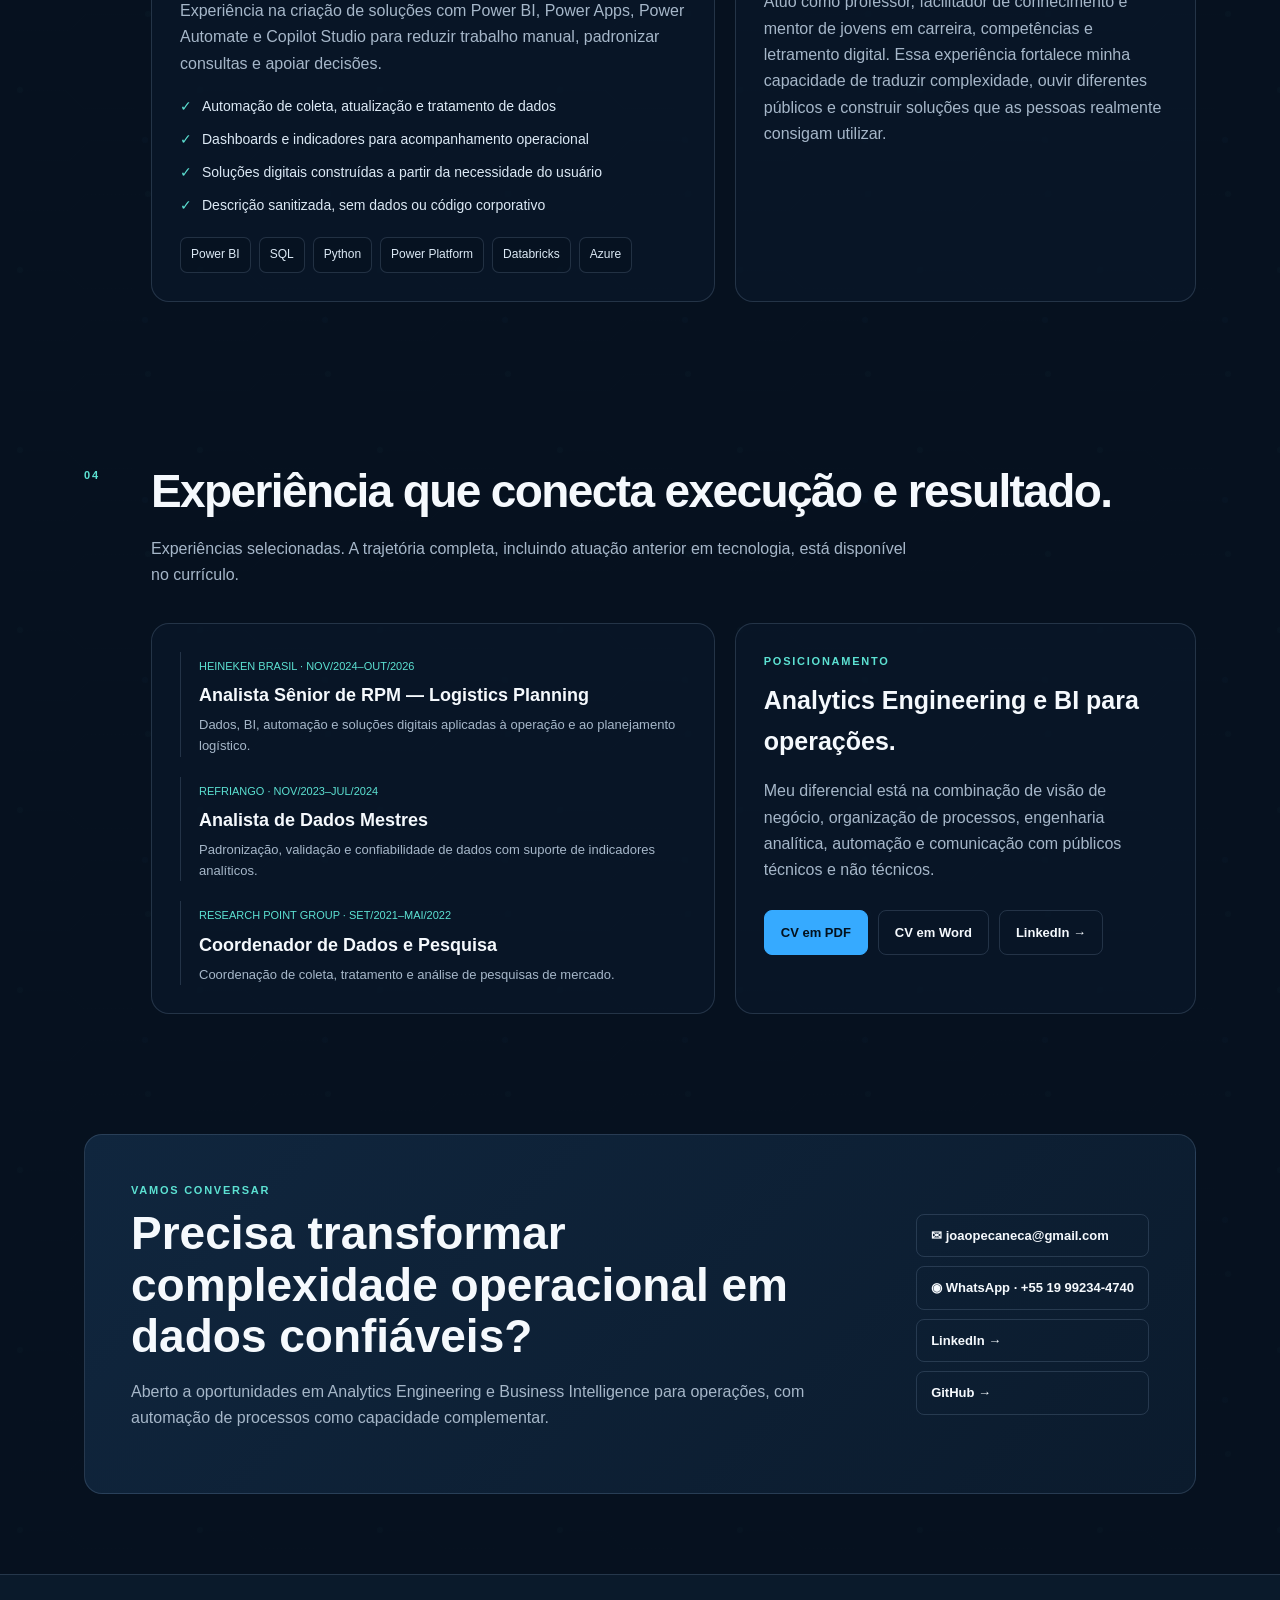
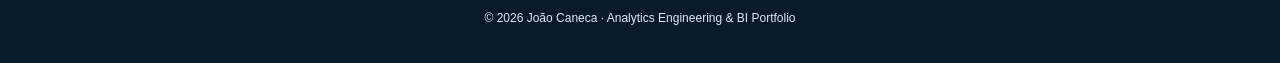
==== commit b8c00e32: "Add Logistics Analytics portfolio case" ====
--- a/index.html
+++ b/index.html
@@ -27,6 +27,17 @@
 
     <section class="section" id="projetos"><div class="section-head"><span class="eyebrow">01</span><h2>Projetos que transformam complexidade operacional em soluções verificáveis.</h2></div><p class="section-intro">Cada estudo de caso conecta uma dor de negócio a uma solução implementada, com arquitetura, evidências técnicas, limitações e próximos passos documentados.</p>
       <div class="projects">
+        <article class="project-card">
+          <div class="project-content">
+            <div class="tags"><span class="tag">Power BI · IA via MCP</span><span class="tag status">Publicado</span></div>
+            <h3>Logistics Analytics</h3>
+            <p>Um dashboard para acompanhar o desempenho das entregas e priorizar a carteira logística, desenvolvido com OpenAI Codex via MCP.</p>
+            <div class="case-pair"><div><strong>Estratégia</strong><span>Compara OTIF, custo por pedido e prazo médio e identifica onde investigar falhas.</span></div><div><strong>Operação</strong><span>Mostra a concentração de atrasos e indica qual pedido revisar primeiro.</span></div></div>
+            <div class="actions"><a class="btn primary" href="projetos/logistics-analytics.html">Ver estudo de caso</a><a class="btn" href="projetos/logistics-analytics.html#demo">Explorar o dashboard</a></div>
+          </div>
+          <div class="project-media la-project-media"><img src="assets/logistics-analytics-capa.webp" alt="Capa do Logistics Analytics com mapa de rotas e OTIF de 86,60%" width="1440" height="880" loading="lazy"></div>
+        </article>
+
         <article class="project-card"><div class="project-content"><div class="tags"><span class="tag">Operações logísticas</span><span class="tag status">Em desenvolvimento contínuo</span></div><h3>Integrated Logistics Control</h3><p>Centraliza eventos e documentos para explicar o estado de uma entrega e suas exceções.</p><div class="case-pair"><div><strong>Problema</strong><span>Eventos e documentos fragmentados dificultam rastreabilidade e resposta a exceções.</span></div><div><strong>Solução</strong><span>Plataforma local com API, PostgreSQL, validação documental, SQL analítico e aplicação Streamlit.</span></div></div><div class="metrics"><div class="metric"><small>Escala</small><strong>19</strong><span>tabelas no baseline relacional</span></div><div class="metric"><small>Qualidade</small><strong>98</strong><span>testes na consolidação de confiabilidade</span></div><div class="metric"><small>Status</small><strong>F5</strong><span>camada analítica em evolução</span></div></div><div class="actions"><a class="btn primary" href="projetos/ilc.html">Ver estudo de caso</a><a class="btn" target="_blank" rel="noopener" href="https://github.com/Soba-Jopeca/integrated-logistics-control">GitHub →</a></div></div><div class="project-media"><img src="assets/ilc-architecture.svg" alt="Diagrama da arquitetura do Integrated Logistics Control" width="1200" height="675" loading="lazy"><span class="demo-label">ARQUITETURA DOCUMENTADA · DADOS SINTÉTICOS</span></div></article>
 
         <article class="project-card"><div class="project-media"><img src="assets/weather-architecture.svg" alt="Diagrama do pipeline meteorológico com ingestão, preservação, orquestração e consumo" width="1200" height="675" loading="lazy"><span class="demo-label">PIPELINE DOCUMENTADO · DADOS SINTÉTICOS</span></div><div class="project-content"><div class="tags"><span class="tag">Data pipeline</span><span class="tag status">Warehouse em evolução</span></div><h3>Logistics Weather Data Pipeline</h3><p>Cria histórico meteorológico confiável para apoiar análises operacionais reproduzíveis.</p><div class="case-pair"><div><strong>Problema</strong><span>Dados meteorológicos dispersos e sem rastreabilidade reduzem a confiança no planejamento.</span></div><div><strong>Solução</strong><span>Ingestão Open-Meteo, Raw imutável, validações, Airflow e camada PostgreSQL para análise.</span></div></div><div class="metrics"><div class="metric"><small>Cobertura</small><strong>5</strong><span>cidades no ciclo validado</span></div><div class="metric"><small>Volume</small><strong>160</strong><span>registros na rodada real</span></div><div class="metric"><small>Qualidade</small><strong>192</strong><span>testes offline na regressão</span></div></div><div class="actions"><a class="btn primary" href="projetos/weather.html">Ver estudo de caso</a><a class="btn" target="_blank" rel="noopener" href="https://github.com/Soba-Jopeca/logistics-weather-data-pipeline">GitHub →</a></div></div></article>
--- a/assets/site.css
+++ b/assets/site.css
@@ -40,3 +40,33 @@
 @media(max-width:900px){.hero,.project-card,.impact-grid,.contact,.case-layout{grid-template-columns:1fr}.portrait{max-width:250px;margin:auto}.projects,.impact-grid,.section-intro,.section-actions,.stack-grid{margin-left:0}.project-card:nth-child(even) .project-media{order:-1}.project-grid{grid-template-columns:repeat(2,1fr)}.recruiter-bar{grid-template-columns:repeat(2,1fr);gap:8px}.recruiter-bar div,.recruiter-bar div:first-child,.recruiter-bar div:last-child{border:1px solid var(--line);border-radius:9px}.case-side{position:static}.nav-links{display:none}.menu-toggle{display:block}.nav-links.open{display:flex;position:absolute;left:18px;right:18px;top:70px;flex-direction:column;align-items:stretch;padding:18px;background:#0b1b2d;border:1px solid var(--line);border-radius:12px;box-shadow:var(--shadow)}.nav-links.open a{padding:8px}.nav-cta{display:none}}
 @media(max-width:620px){.section{padding:64px 18px}.hero{padding-top:48px}.hero h1,.page-hero h1{font-size:37px}.portrait img{width:208px;height:208px}.recruiter-bar{grid-template-columns:1fr 1fr;padding:0 18px;margin-bottom:28px}.recruiter-bar strong{font-size:12px}.proof-strip{grid-template-columns:1fr;padding:0 18px 50px}.section-head{grid-template-columns:36px 1fr}.section-intro{margin-top:4px}.stack-grid{grid-template-columns:1fr}.stack-card{padding:20px}.project-content{padding:23px}.project-media{min-height:210px}.case-pair,.metrics,.compare,.project-grid{grid-template-columns:1fr}.metrics{gap:2px}.metric{display:grid;grid-template-columns:74px 62px 1fr;align-items:center;gap:8px}.metric small{margin:0}.portfolio-group{padding-left:18px;padding-right:18px}.portfolio-group-head{display:block}.portfolio-group-head p{margin-top:8px}.section-actions{display:grid}.contact{margin:24px 18px 58px;padding:30px 23px}.architecture{grid-template-columns:1fr}.stage:not(:last-child):after{content:"↓";right:auto;left:50%;top:auto;bottom:-17px;transform:translateX(-50%)}footer{margin:0 18px;flex-direction:column;gap:5px}.nav-inner{padding:14px 18px}.brand{font-size:14px}.page-hero{padding:54px 18px 36px}.case-cover,.case-layout{padding-left:18px;padding-right:18px}}
 @media(prefers-reduced-motion:reduce){html{scroll-behavior:auto}*{transition:none!important}}
+
+/* Logistics Analytics case */
+.la-cover .cover-frame img { aspect-ratio:auto; height:auto; }
+.la-questions { margin-top:20px; }
+.la-questions p { margin-bottom:0; }
+.la-results { display:grid; grid-template-columns:repeat(2,minmax(0,1fr)); gap:10px; margin:0 0 20px; }
+.la-results > div { padding:14px; background:rgba(5,16,29,.45); border:1px solid var(--line); border-radius:10px; }
+.la-results dt { color:var(--muted); font-size:13px; }
+.la-results dd { margin:2px 0; color:var(--cyan); font-weight:850; font-size:clamp(20px,3vw,27px); line-height:1.25; }
+.la-results span { display:block; font-weight:400; color:var(--muted); font-size:12px; line-height:1.4; }
+.la-process { padding-left:22px; }
+.la-process li + li { margin-top:10px; }
+.la-process code { overflow-wrap:anywhere; }
+.la-demo { scroll-margin-top:90px; }
+.la-demo-head { display:flex; justify-content:space-between; align-items:center; gap:16px 30px; margin-bottom:18px; }
+.la-demo-head h2 { margin:0; font-size:clamp(24px,4vw,34px); }
+.la-demo-head p { margin:6px 0 0; color:var(--muted); max-width:70ch; }
+.la-demo-head .btn { flex:none; }
+.la-report iframe { display:block; width:100%; height:auto; min-height:360px; aspect-ratio:1024/612; border:0; }
+.la-gallery { display:grid; grid-template-columns:repeat(2,minmax(0,1fr)); gap:16px; margin-top:24px; }
+.la-gallery figure { margin:0; min-width:0; border-radius:12px; border:1px solid var(--line); background:var(--panel); overflow:hidden; }
+.la-gallery img { width:100%; height:auto; aspect-ratio:1440/1000; object-fit:contain; object-position:top; background:#ebf0f3; }
+.la-gallery figcaption { padding:12px 14px; color:var(--muted); font-size:13px; }
+.la-gallery figcaption strong { color:var(--text); }
+.la-project-media img { object-fit:contain; }
+@media (max-width:620px) {
+  .la-demo-head { flex-wrap:wrap; }
+  .la-gallery { grid-template-columns:1fr; }
+  .la-report iframe { min-height:280px; }
+}
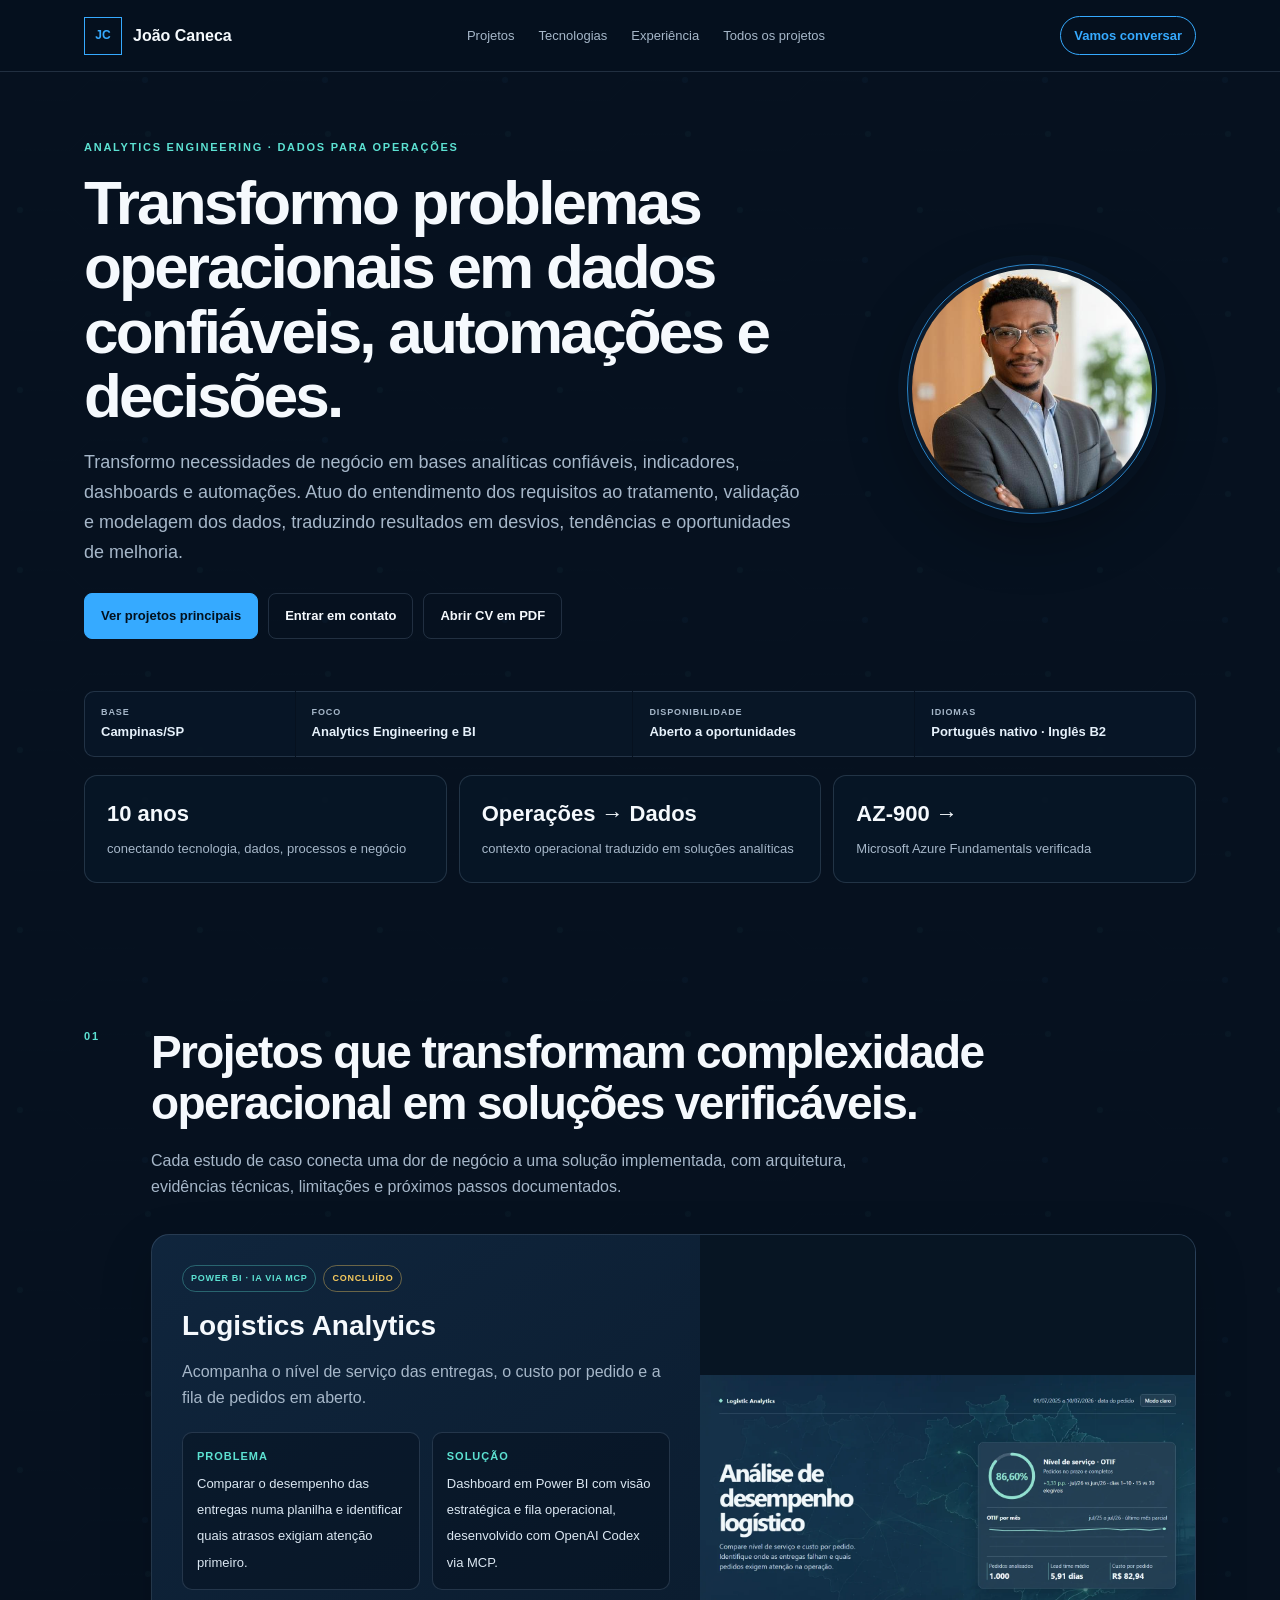
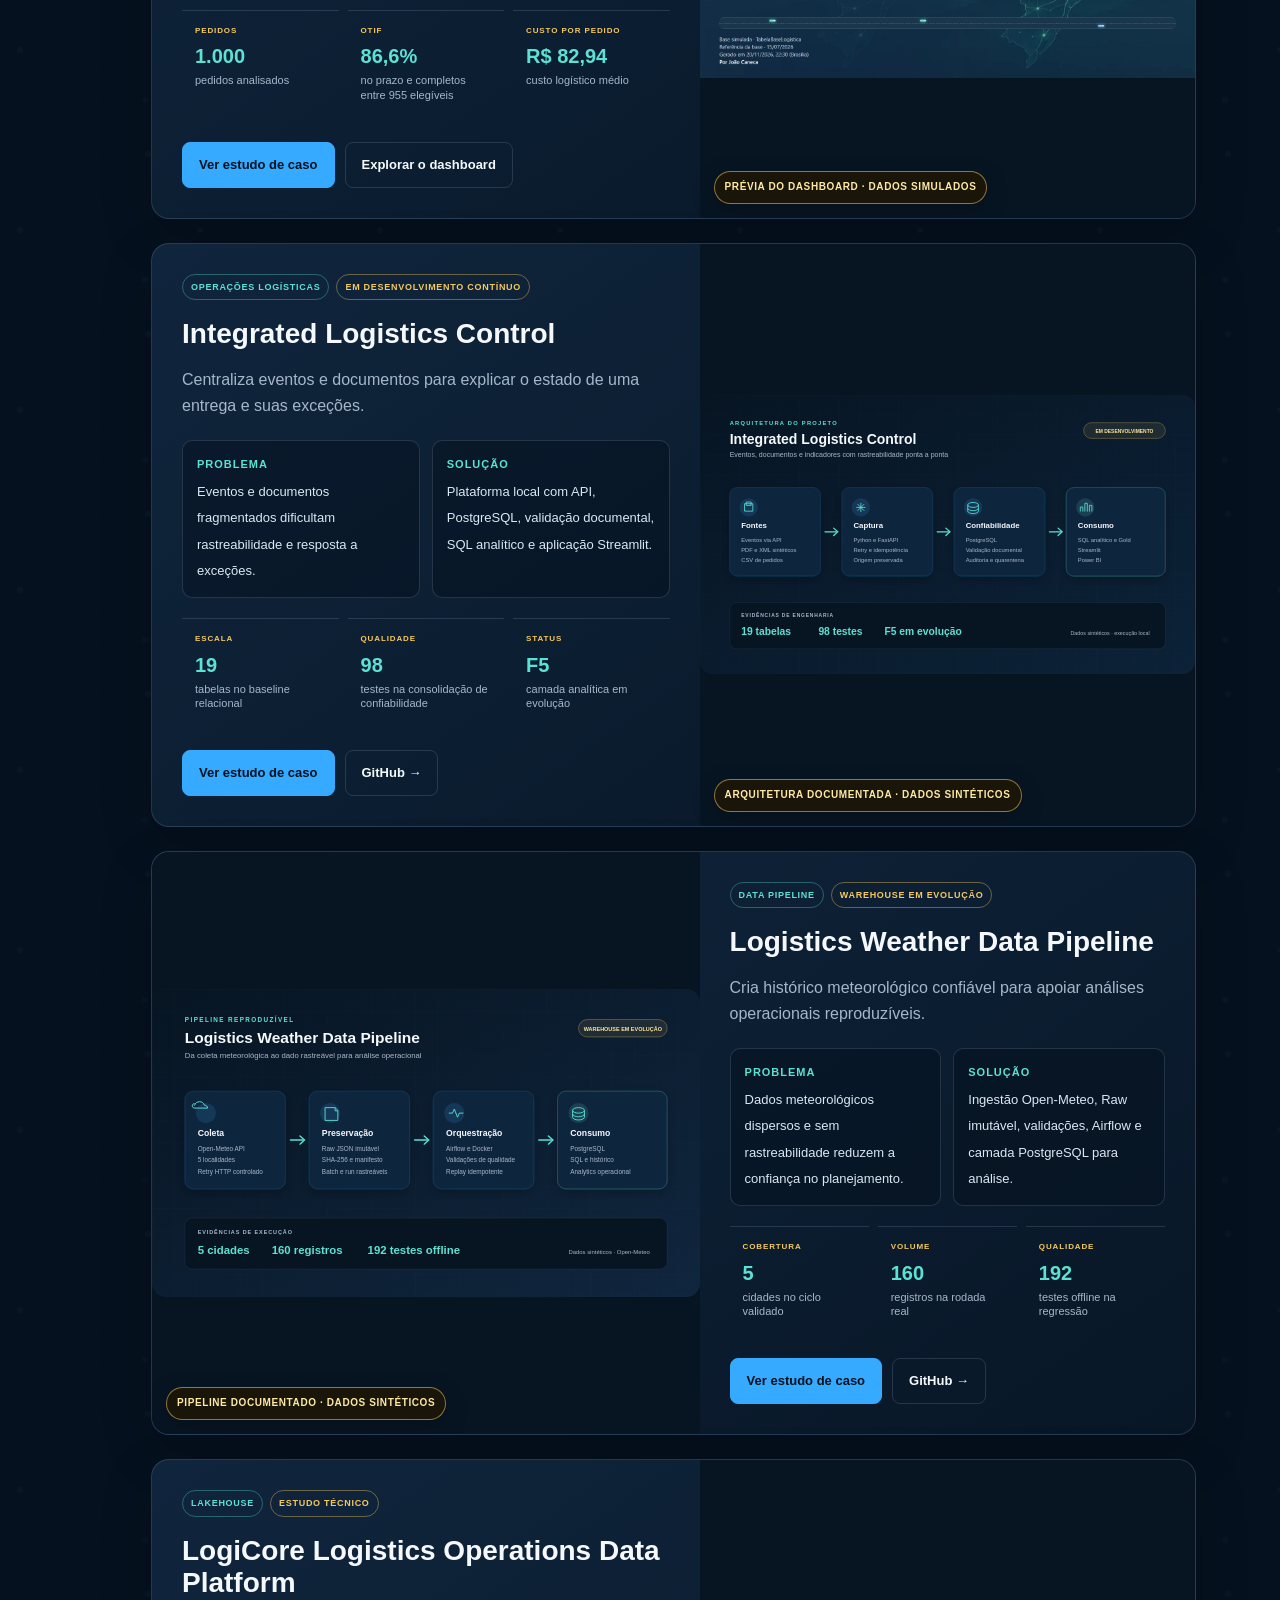
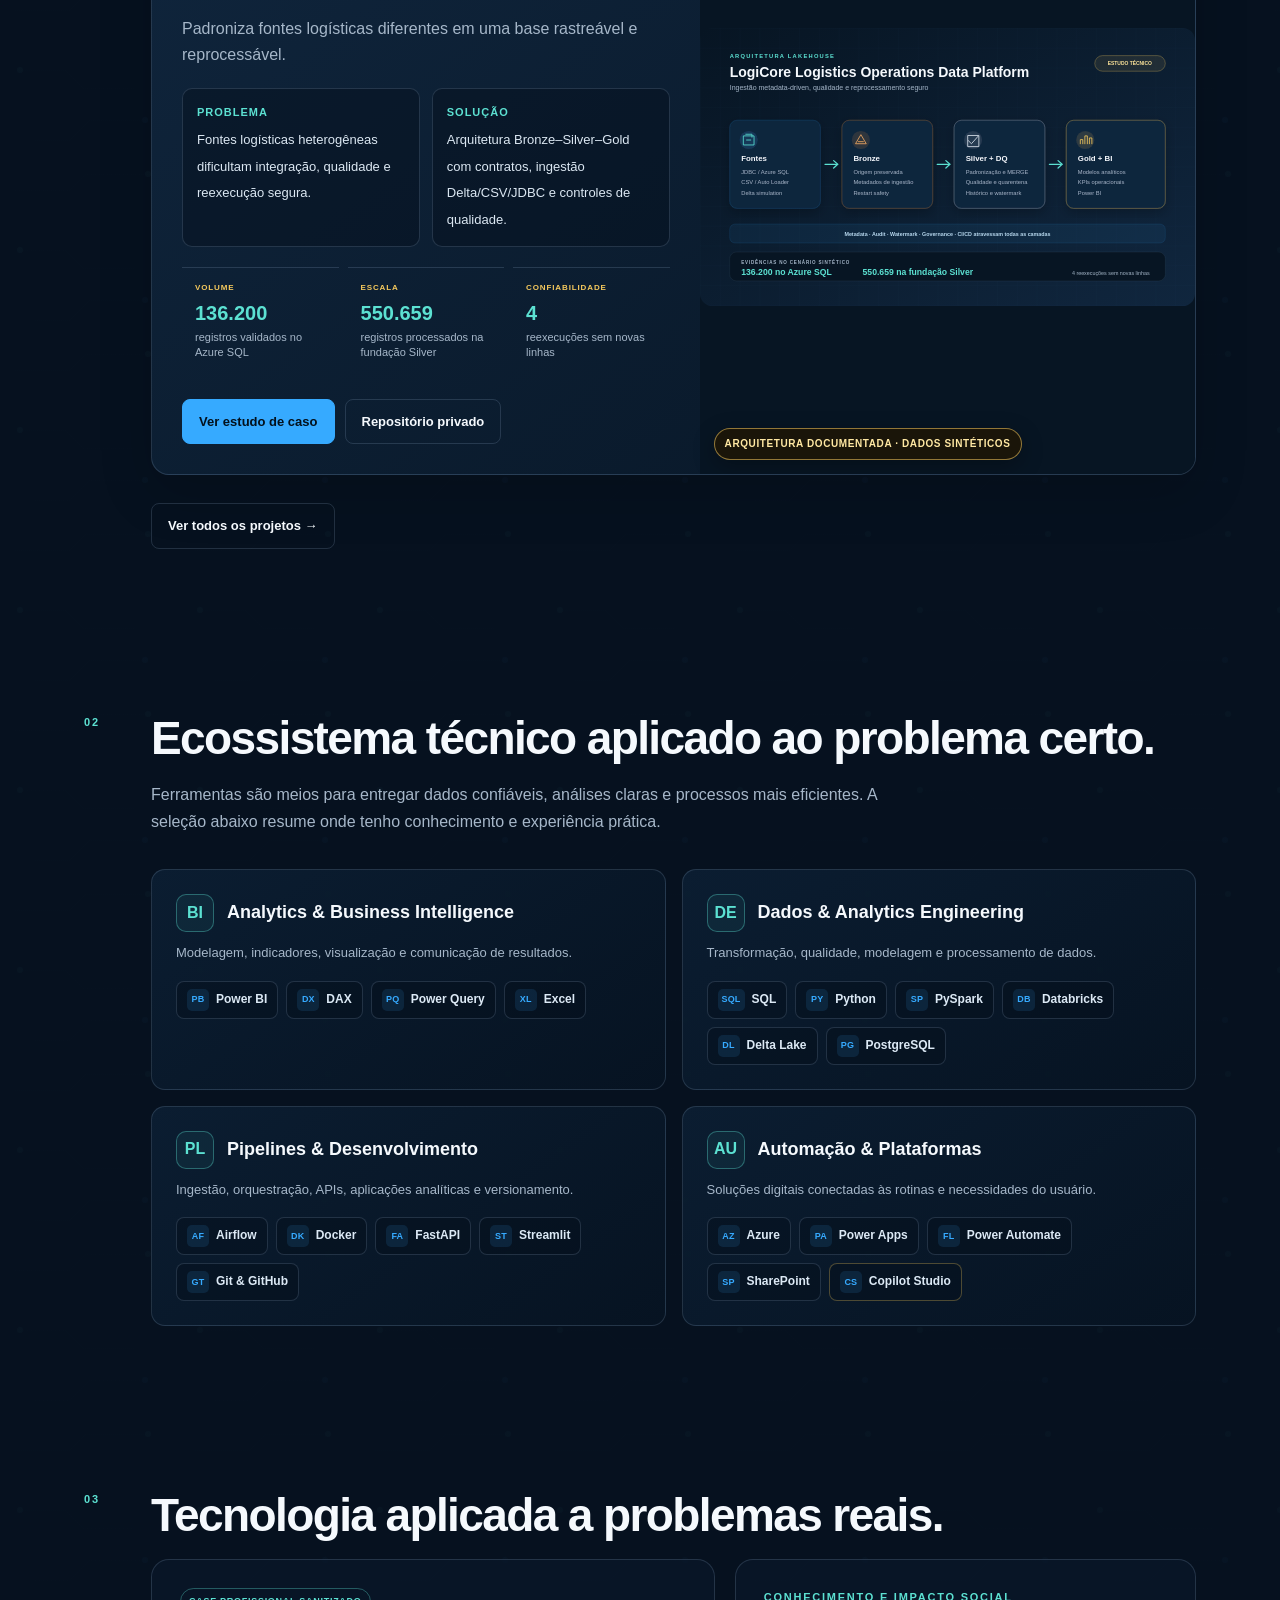
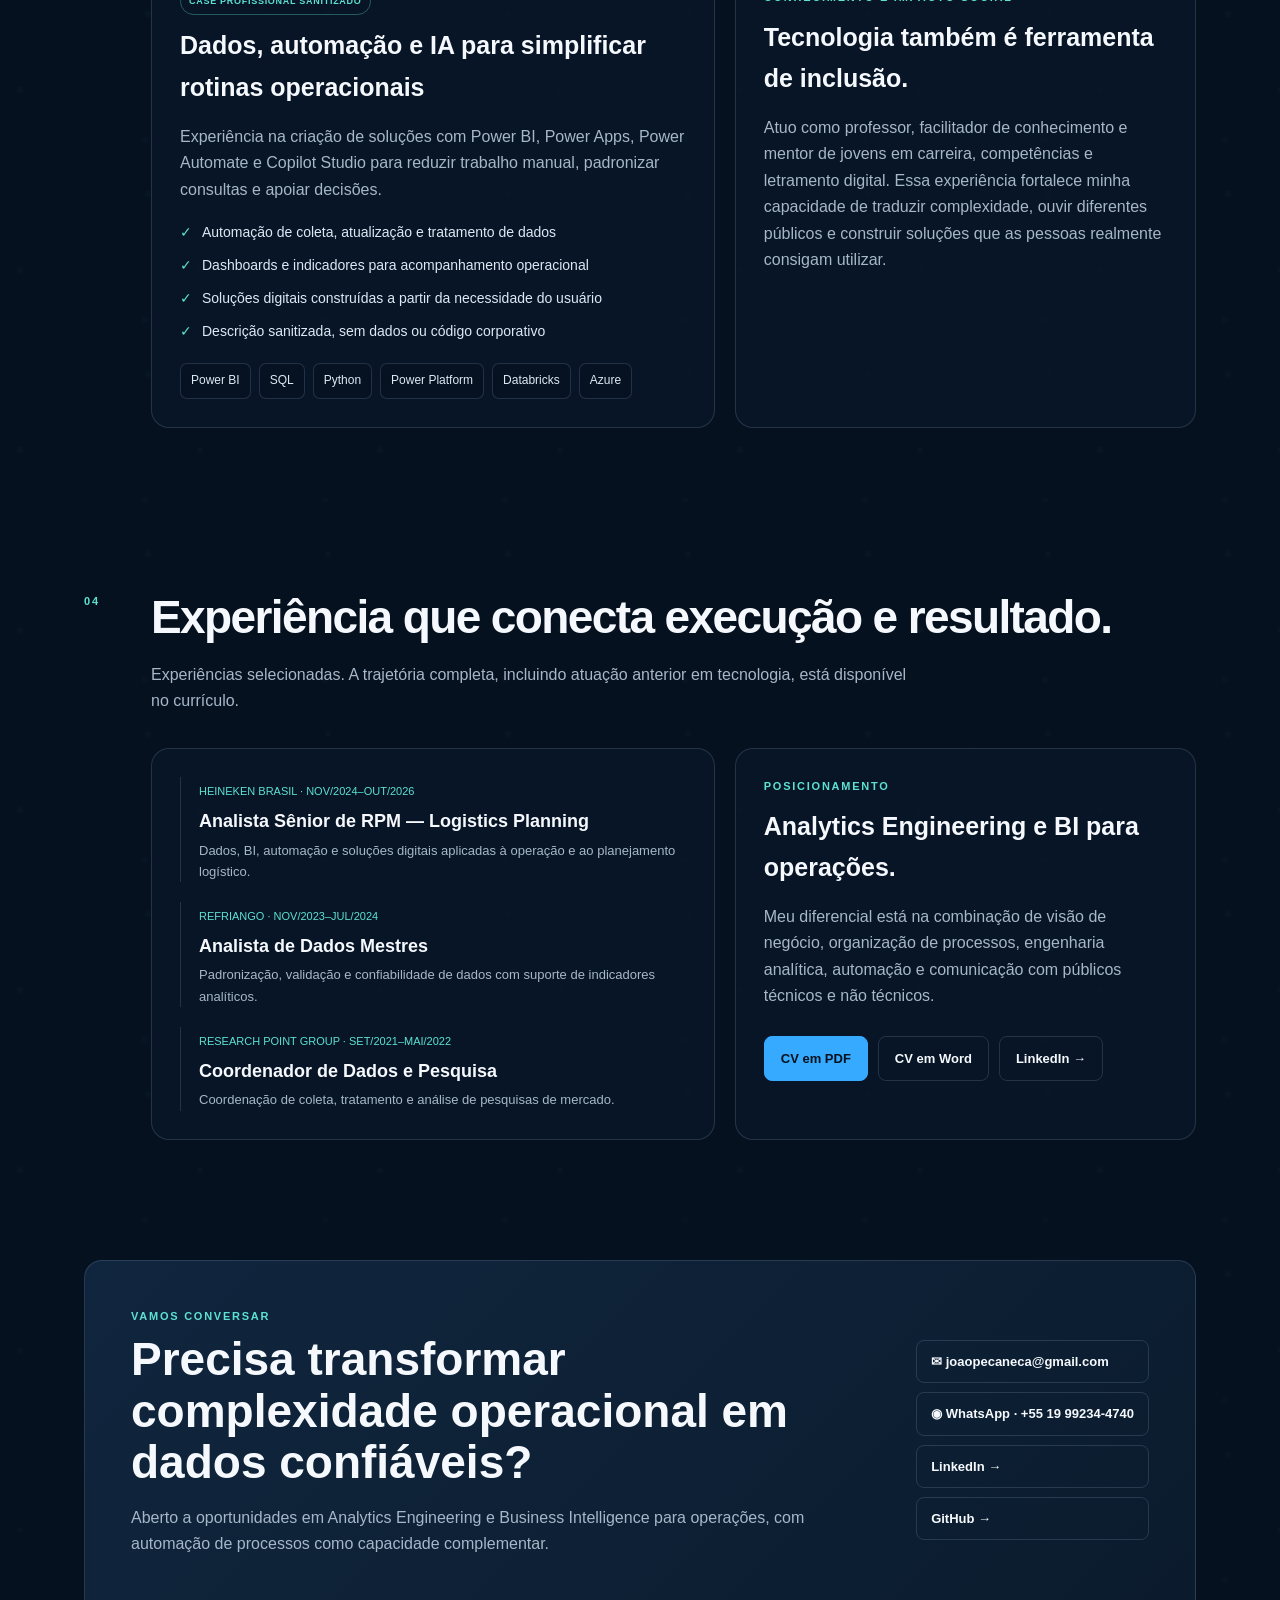
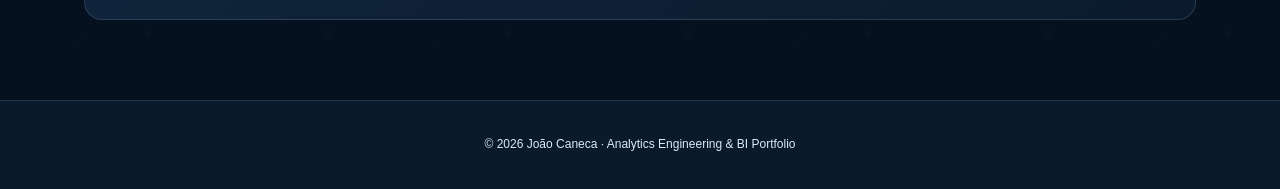
==== commit cd4c1863: "Feature completed Logistics Analytics project" ====
--- a/index.html
+++ b/index.html
@@ -27,15 +27,26 @@
 
     <section class="section" id="projetos"><div class="section-head"><span class="eyebrow">01</span><h2>Projetos que transformam complexidade operacional em soluções verificáveis.</h2></div><p class="section-intro">Cada estudo de caso conecta uma dor de negócio a uma solução implementada, com arquitetura, evidências técnicas, limitações e próximos passos documentados.</p>
       <div class="projects">
-        <article class="project-card">
+        <article class="project-card la-project-card">
           <div class="project-content">
-            <div class="tags"><span class="tag">Power BI · IA via MCP</span><span class="tag status">Publicado</span></div>
+            <div class="tags"><span class="tag">Power BI · IA via MCP</span><span class="tag status">Concluído</span></div>
             <h3>Logistics Analytics</h3>
-            <p>Um dashboard para acompanhar o desempenho das entregas e priorizar a carteira logística, desenvolvido com OpenAI Codex via MCP.</p>
-            <div class="case-pair"><div><strong>Estratégia</strong><span>Compara OTIF, custo por pedido e prazo médio e identifica onde investigar falhas.</span></div><div><strong>Operação</strong><span>Mostra a concentração de atrasos e indica qual pedido revisar primeiro.</span></div></div>
+            <p>Acompanha o nível de serviço das entregas, o custo por pedido e a fila de pedidos em aberto.</p>
+            <div class="case-pair">
+              <div><strong>Problema</strong><span>Comparar o desempenho das entregas numa planilha e identificar quais atrasos exigiam atenção primeiro.</span></div>
+              <div><strong>Solução</strong><span>Dashboard em Power BI com visão estratégica e fila operacional, desenvolvido com OpenAI Codex via MCP.</span></div>
+            </div>
+            <div class="metrics" role="group" aria-label="Indicadores do painel na base simulada">
+              <div class="metric"><small>Pedidos</small><strong>1.000</strong><span>pedidos analisados</span></div>
+              <div class="metric"><small>OTIF</small><strong>86,6%</strong><span>no prazo e completos entre 955 elegíveis</span></div>
+              <div class="metric"><small>Custo por pedido</small><strong>R$ 82,94</strong><span>custo logístico médio</span></div>
+            </div>
             <div class="actions"><a class="btn primary" href="projetos/logistics-analytics.html">Ver estudo de caso</a><a class="btn" href="projetos/logistics-analytics.html#demo">Explorar o dashboard</a></div>
           </div>
-          <div class="project-media la-project-media"><img src="assets/logistics-analytics-capa.webp" alt="Capa do Logistics Analytics com mapa de rotas e OTIF de 86,60%" width="1440" height="880" loading="lazy"></div>
+          <div class="project-media la-project-media">
+            <img src="assets/logistics-analytics-capa.webp" alt="Capa do dashboard com mapa de rotas e tendência mensal do OTIF" width="1440" height="880" loading="lazy">
+            <span class="demo-label">Prévia do dashboard · Dados simulados</span>
+          </div>
         </article>
 
         <article class="project-card"><div class="project-content"><div class="tags"><span class="tag">Operações logísticas</span><span class="tag status">Em desenvolvimento contínuo</span></div><h3>Integrated Logistics Control</h3><p>Centraliza eventos e documentos para explicar o estado de uma entrega e suas exceções.</p><div class="case-pair"><div><strong>Problema</strong><span>Eventos e documentos fragmentados dificultam rastreabilidade e resposta a exceções.</span></div><div><strong>Solução</strong><span>Plataforma local com API, PostgreSQL, validação documental, SQL analítico e aplicação Streamlit.</span></div></div><div class="metrics"><div class="metric"><small>Escala</small><strong>19</strong><span>tabelas no baseline relacional</span></div><div class="metric"><small>Qualidade</small><strong>98</strong><span>testes na consolidação de confiabilidade</span></div><div class="metric"><small>Status</small><strong>F5</strong><span>camada analítica em evolução</span></div></div><div class="actions"><a class="btn primary" href="projetos/ilc.html">Ver estudo de caso</a><a class="btn" target="_blank" rel="noopener" href="https://github.com/Soba-Jopeca/integrated-logistics-control">GitHub →</a></div></div><div class="project-media"><img src="assets/ilc-architecture.svg" alt="Diagrama da arquitetura do Integrated Logistics Control" width="1200" height="675" loading="lazy"><span class="demo-label">ARQUITETURA DOCUMENTADA · DADOS SINTÉTICOS</span></div></article>
--- a/assets/site.css
+++ b/assets/site.css
@@ -64,7 +64,17 @@
 .la-gallery img { width:100%; height:auto; aspect-ratio:1440/1000; object-fit:contain; object-position:top; background:#ebf0f3; }
 .la-gallery figcaption { padding:12px 14px; color:var(--muted); font-size:13px; }
 .la-gallery figcaption strong { color:var(--text); }
-.la-project-media img { object-fit:contain; }
+.la-project-media { display:grid; align-content:center; min-width:0; }
+.la-project-media img { height:auto; }
+.la-project-media .demo-label { max-width:calc(100% - 28px); text-transform:uppercase; }
+.la-project-card .metric strong { white-space:nowrap; }
+@media (max-width:900px) {
+  .la-project-media .demo-label { position:static; justify-self:start; margin:10px 14px 14px; }
+}
+@media (max-width:620px) {
+  .la-project-card .metric { grid-template-columns:minmax(0,1fr) auto; }
+  .la-project-card .metric span { grid-column:1/-1; }
+}
 @media (max-width:620px) {
   .la-demo-head { flex-wrap:wrap; }
   .la-gallery { grid-template-columns:1fr; }
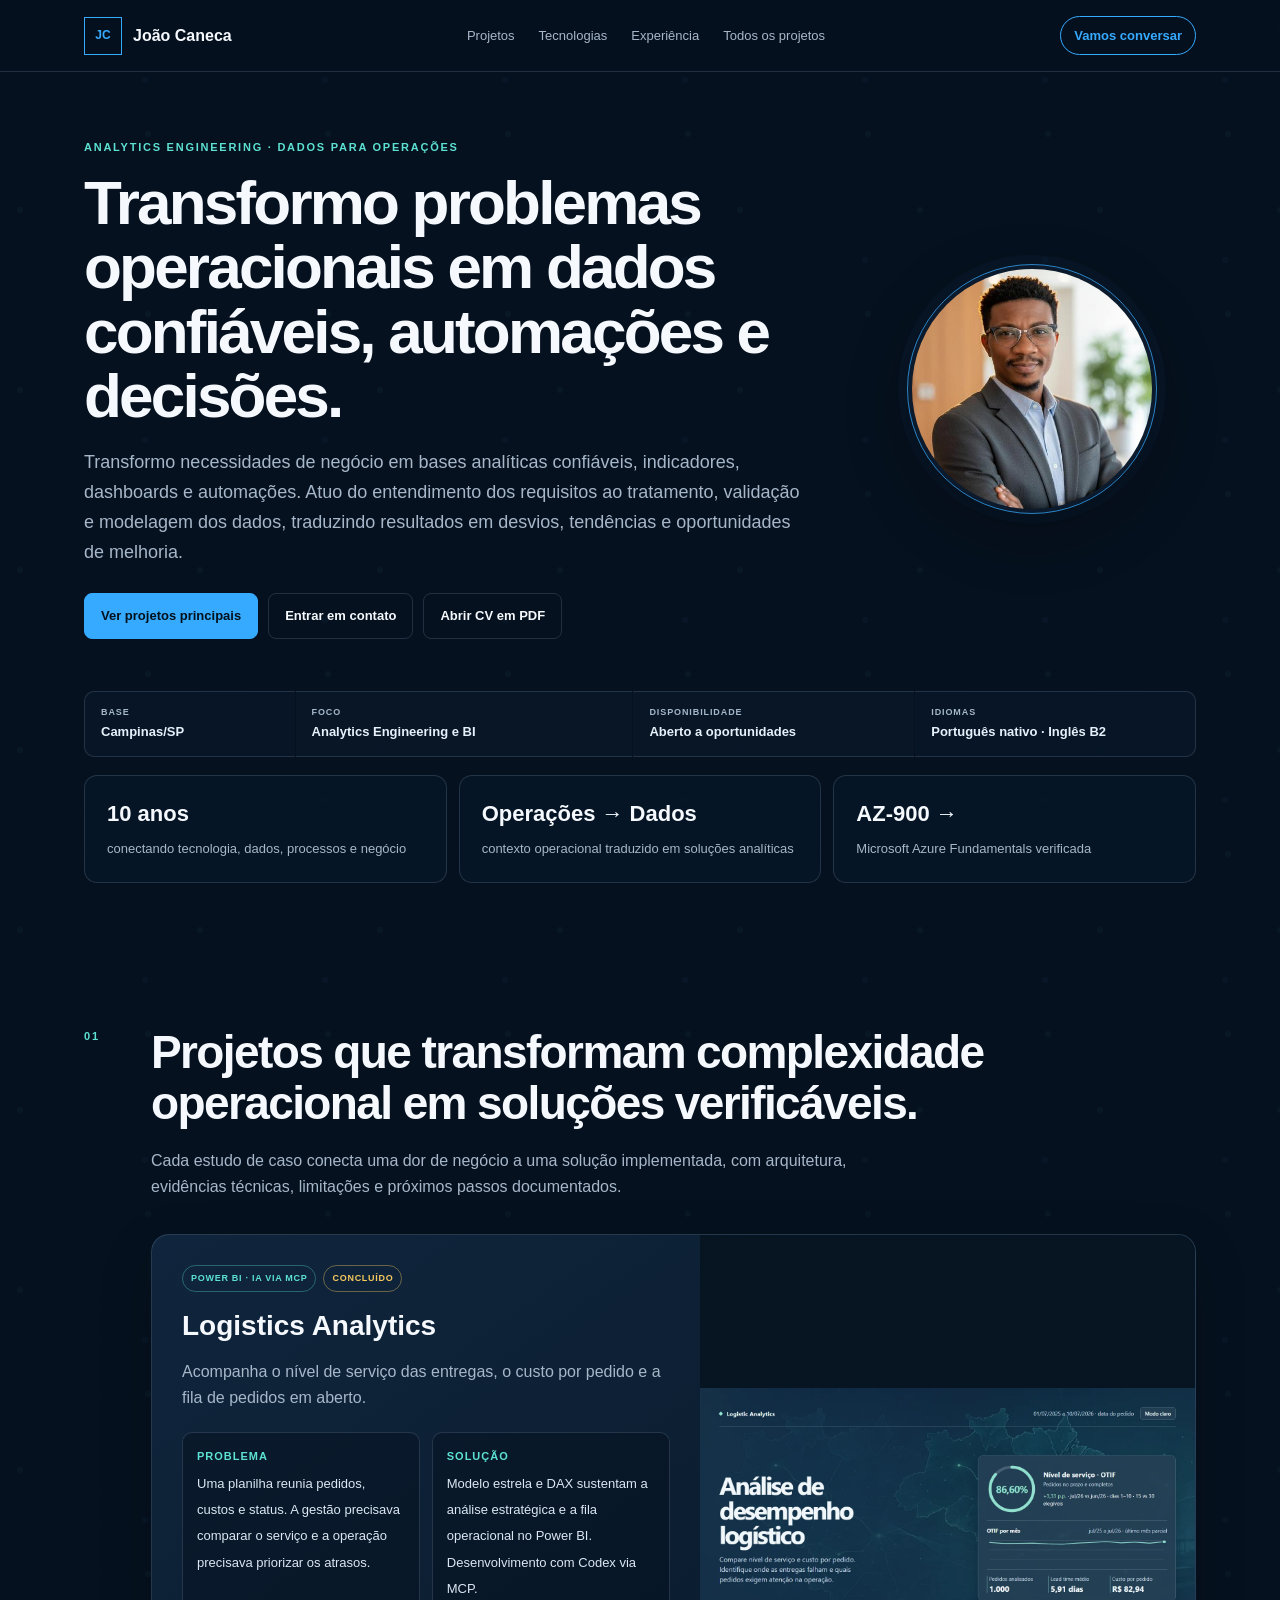
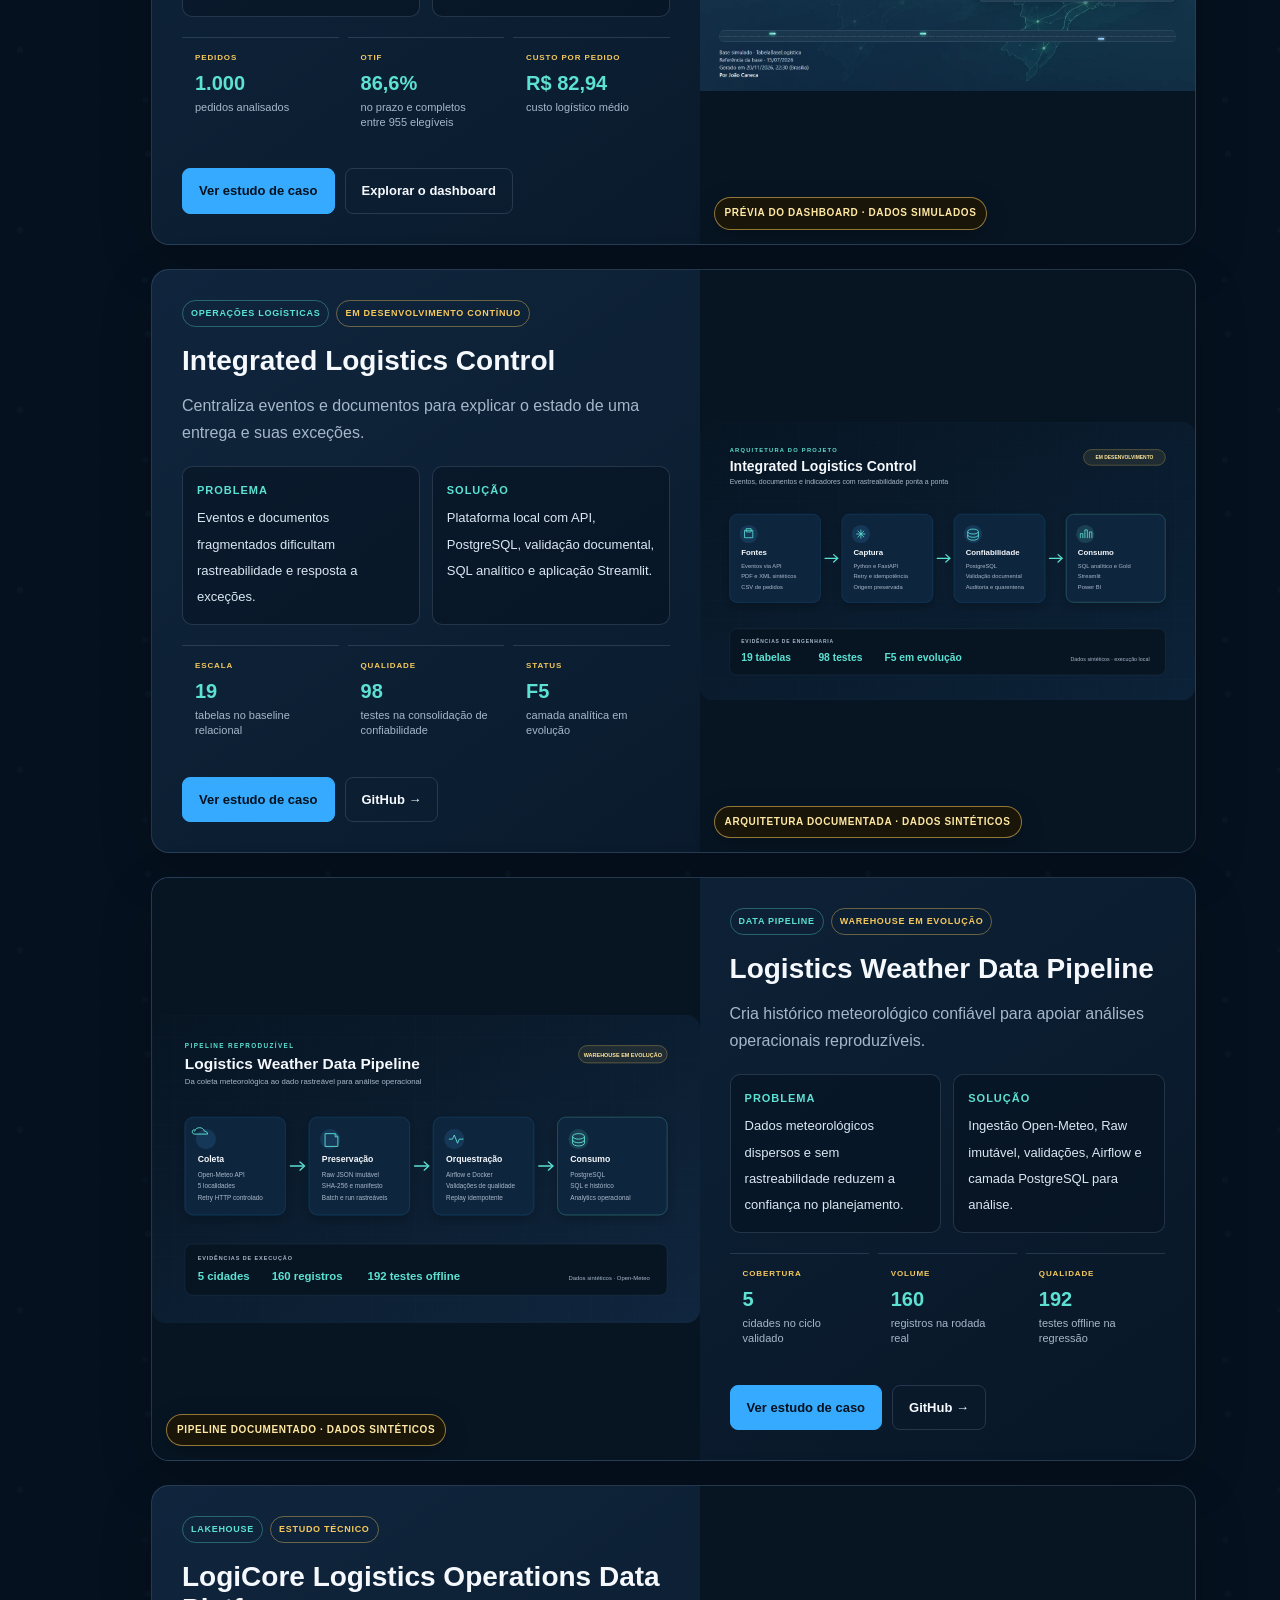
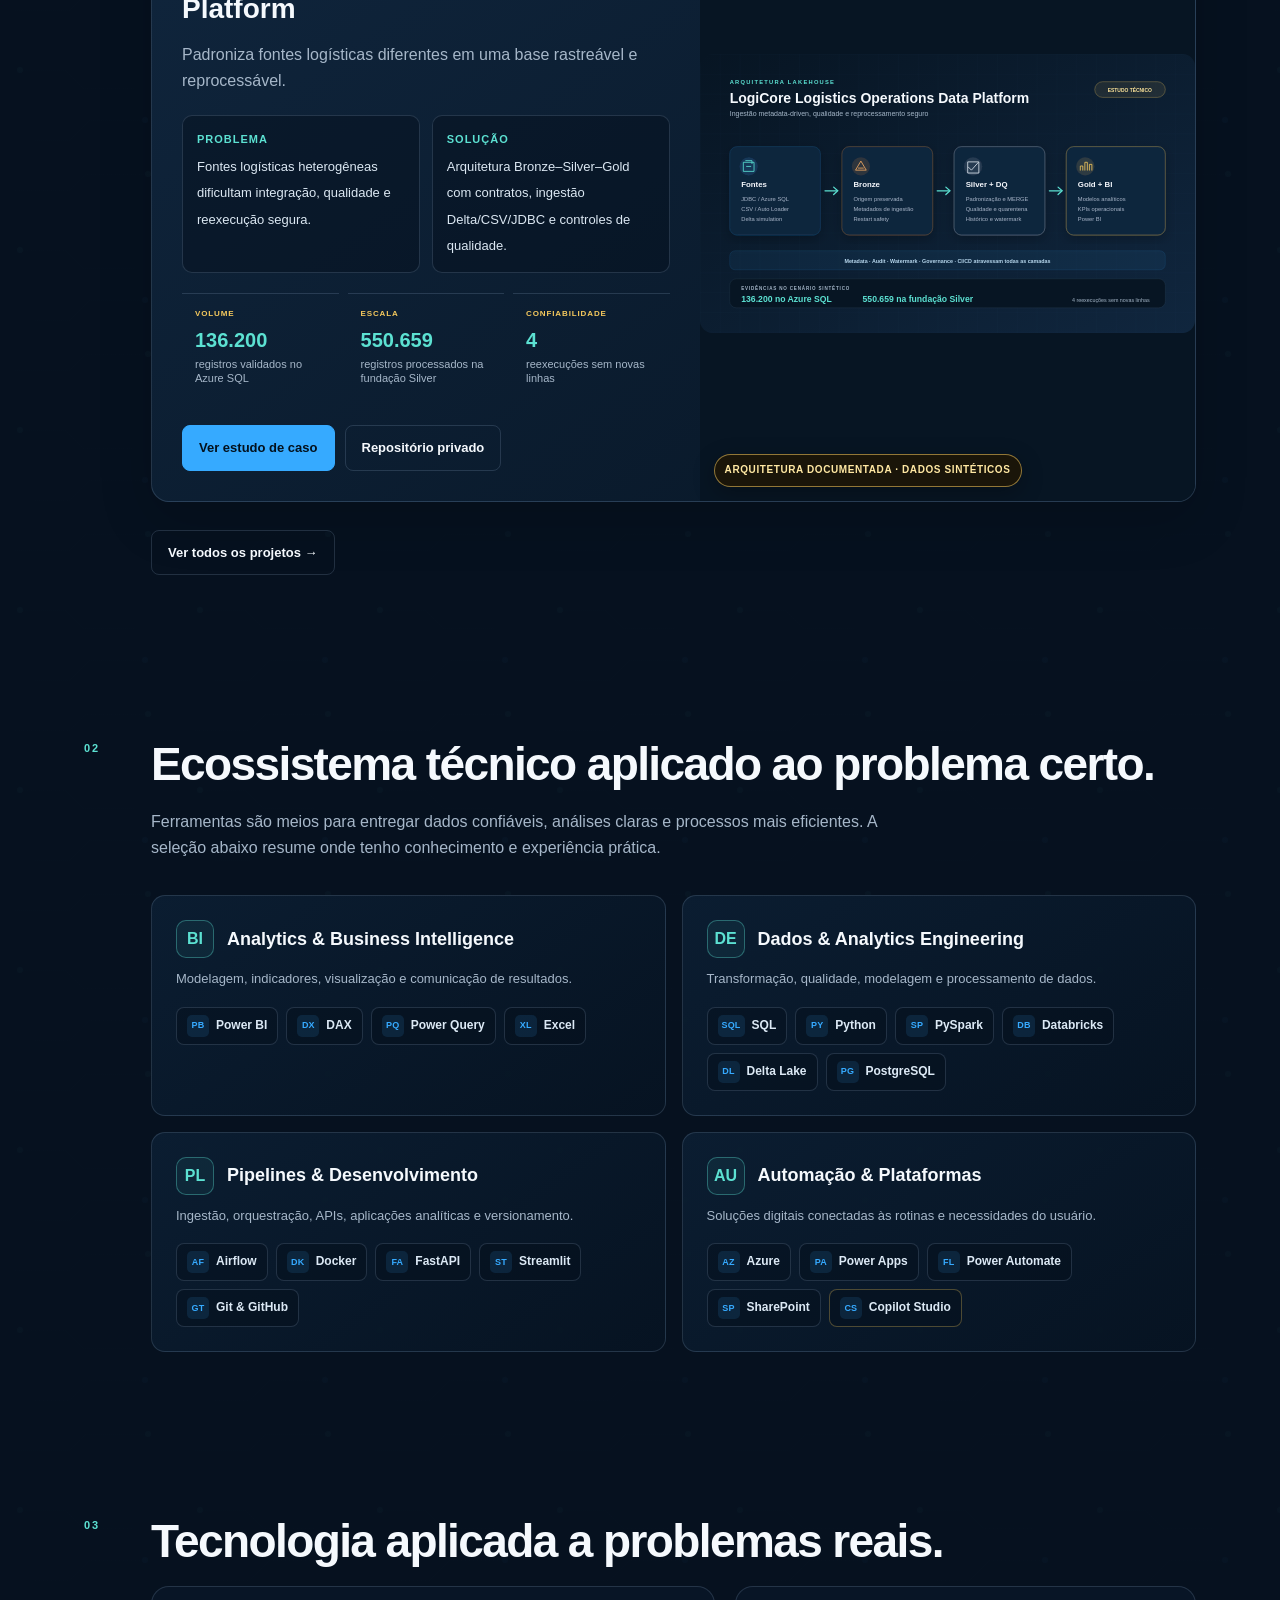
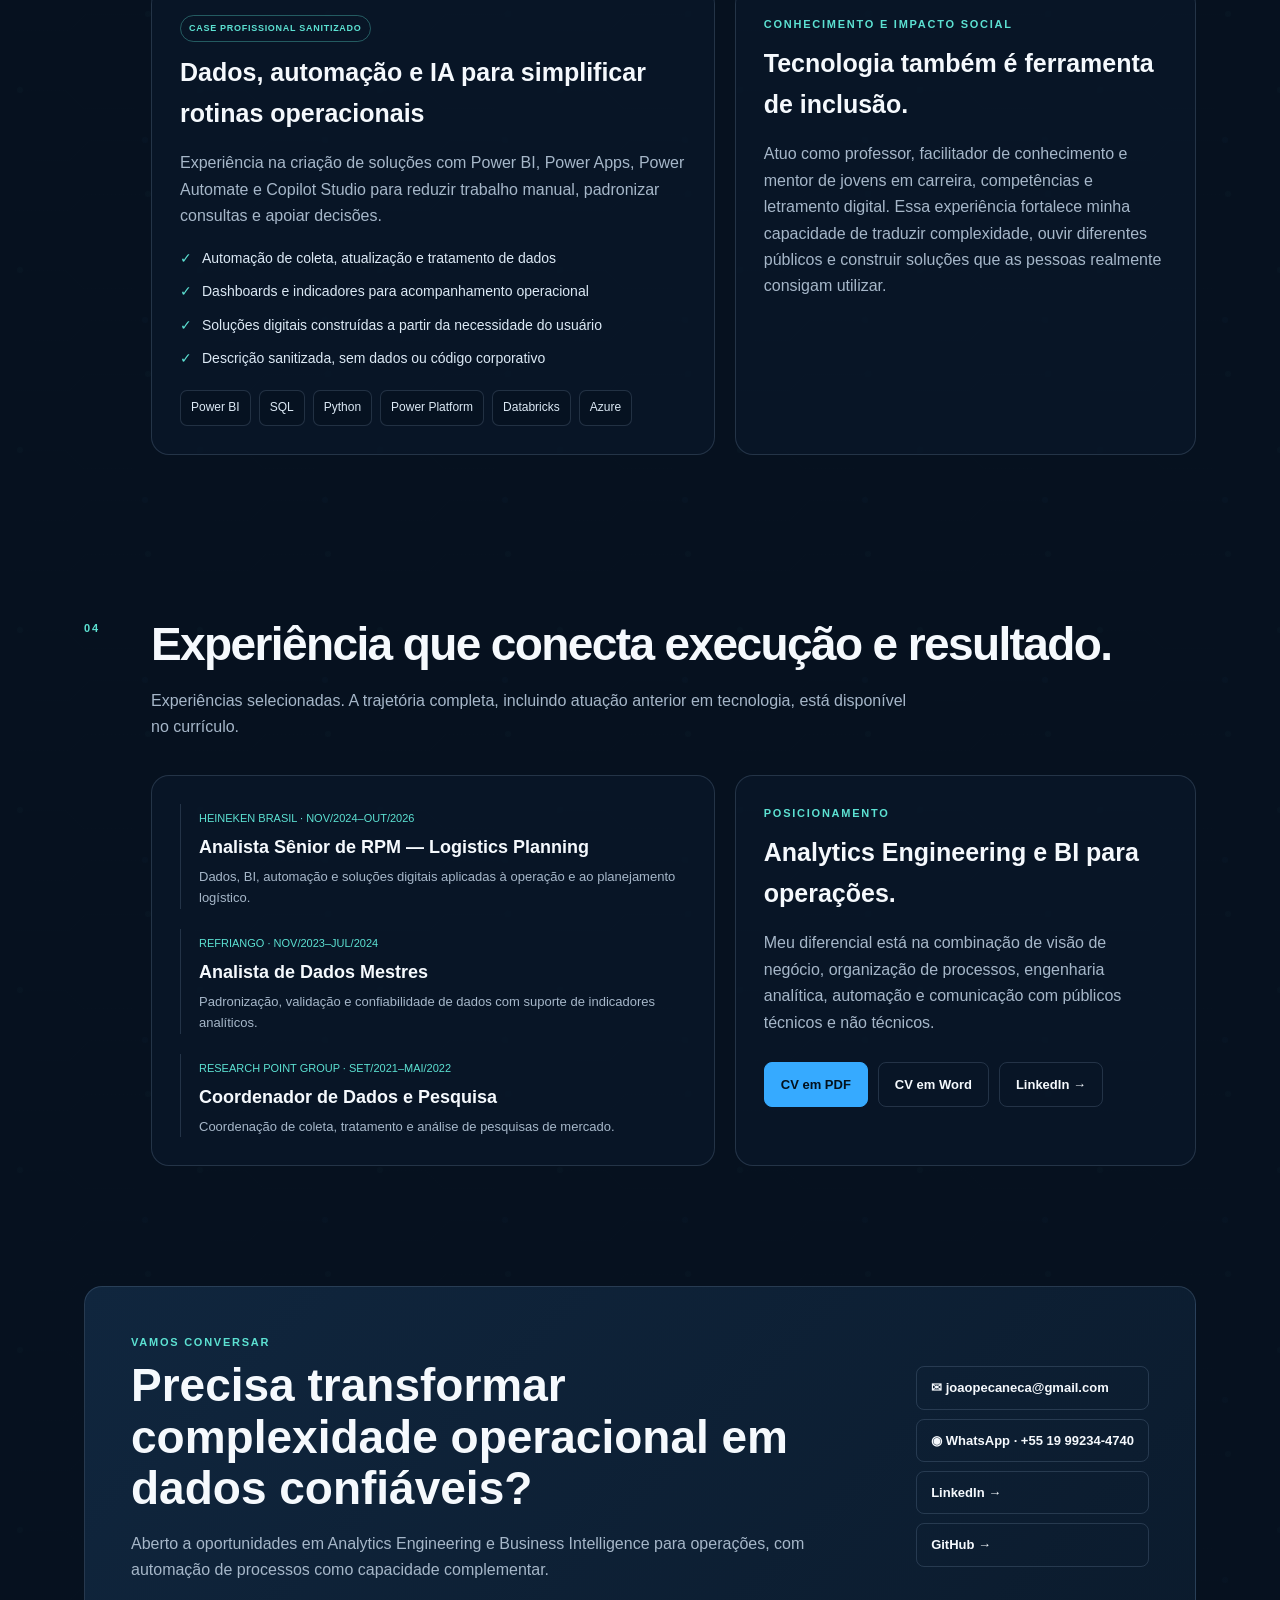
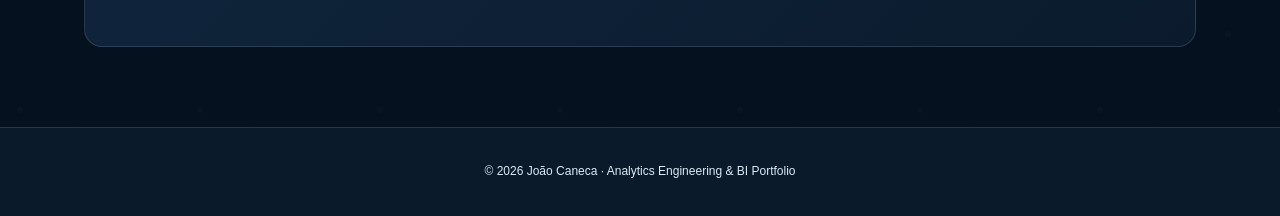
==== commit 689df933: "Expand Logistics Analytics portfolio case" ====
--- a/index.html
+++ b/index.html
@@ -33,8 +33,8 @@
             <h3>Logistics Analytics</h3>
             <p>Acompanha o nível de serviço das entregas, o custo por pedido e a fila de pedidos em aberto.</p>
             <div class="case-pair">
-              <div><strong>Problema</strong><span>Comparar o desempenho das entregas numa planilha e identificar quais atrasos exigiam atenção primeiro.</span></div>
-              <div><strong>Solução</strong><span>Dashboard em Power BI com visão estratégica e fila operacional, desenvolvido com OpenAI Codex via MCP.</span></div>
+              <div><strong>Problema</strong><span>Uma planilha reunia pedidos, custos e status. A gestão precisava comparar o serviço e a operação precisava priorizar os atrasos.</span></div>
+              <div><strong>Solução</strong><span>Modelo estrela e DAX sustentam a análise estratégica e a fila operacional no Power BI. Desenvolvimento com Codex via MCP.</span></div>
             </div>
             <div class="metrics" role="group" aria-label="Indicadores do painel na base simulada">
               <div class="metric"><small>Pedidos</small><strong>1.000</strong><span>pedidos analisados</span></div>
--- a/assets/site.css
+++ b/assets/site.css
@@ -45,6 +45,11 @@
 .la-cover .cover-frame img { aspect-ratio:auto; height:auto; }
 .la-questions { margin-top:20px; }
 .la-questions p { margin-bottom:0; }
+.la-design { display:grid; gap:16px; margin:24px 0 0; }
+.la-design > div { border-left:2px solid var(--line); padding-left:14px; }
+.la-design h3 { font-size:1rem; margin:0 0 4px; }
+.la-design p { margin:0; }
+.la-design p + p { margin-top:10px; }
 .la-results { display:grid; grid-template-columns:repeat(2,minmax(0,1fr)); gap:10px; margin:0 0 20px; }
 .la-results > div { padding:14px; background:rgba(5,16,29,.45); border:1px solid var(--line); border-radius:10px; }
 .la-results dt { color:var(--muted); font-size:13px; }
